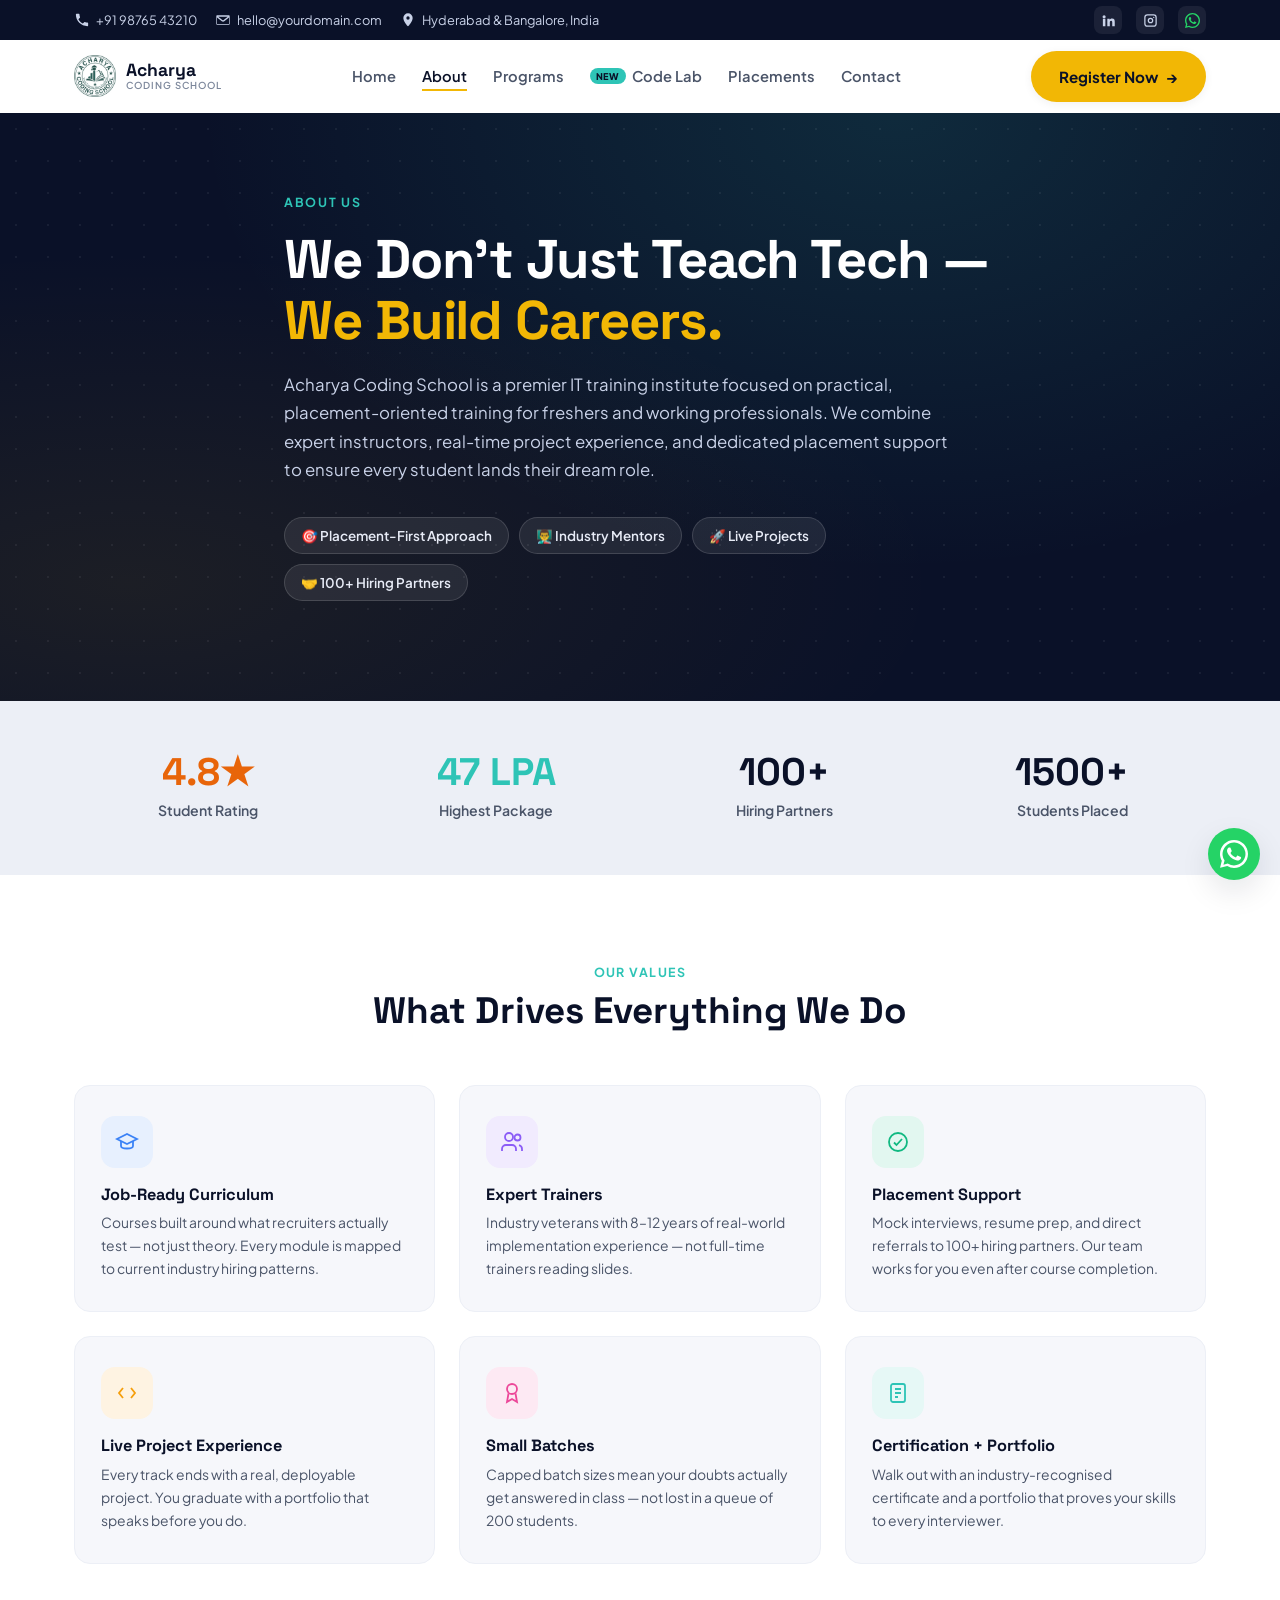
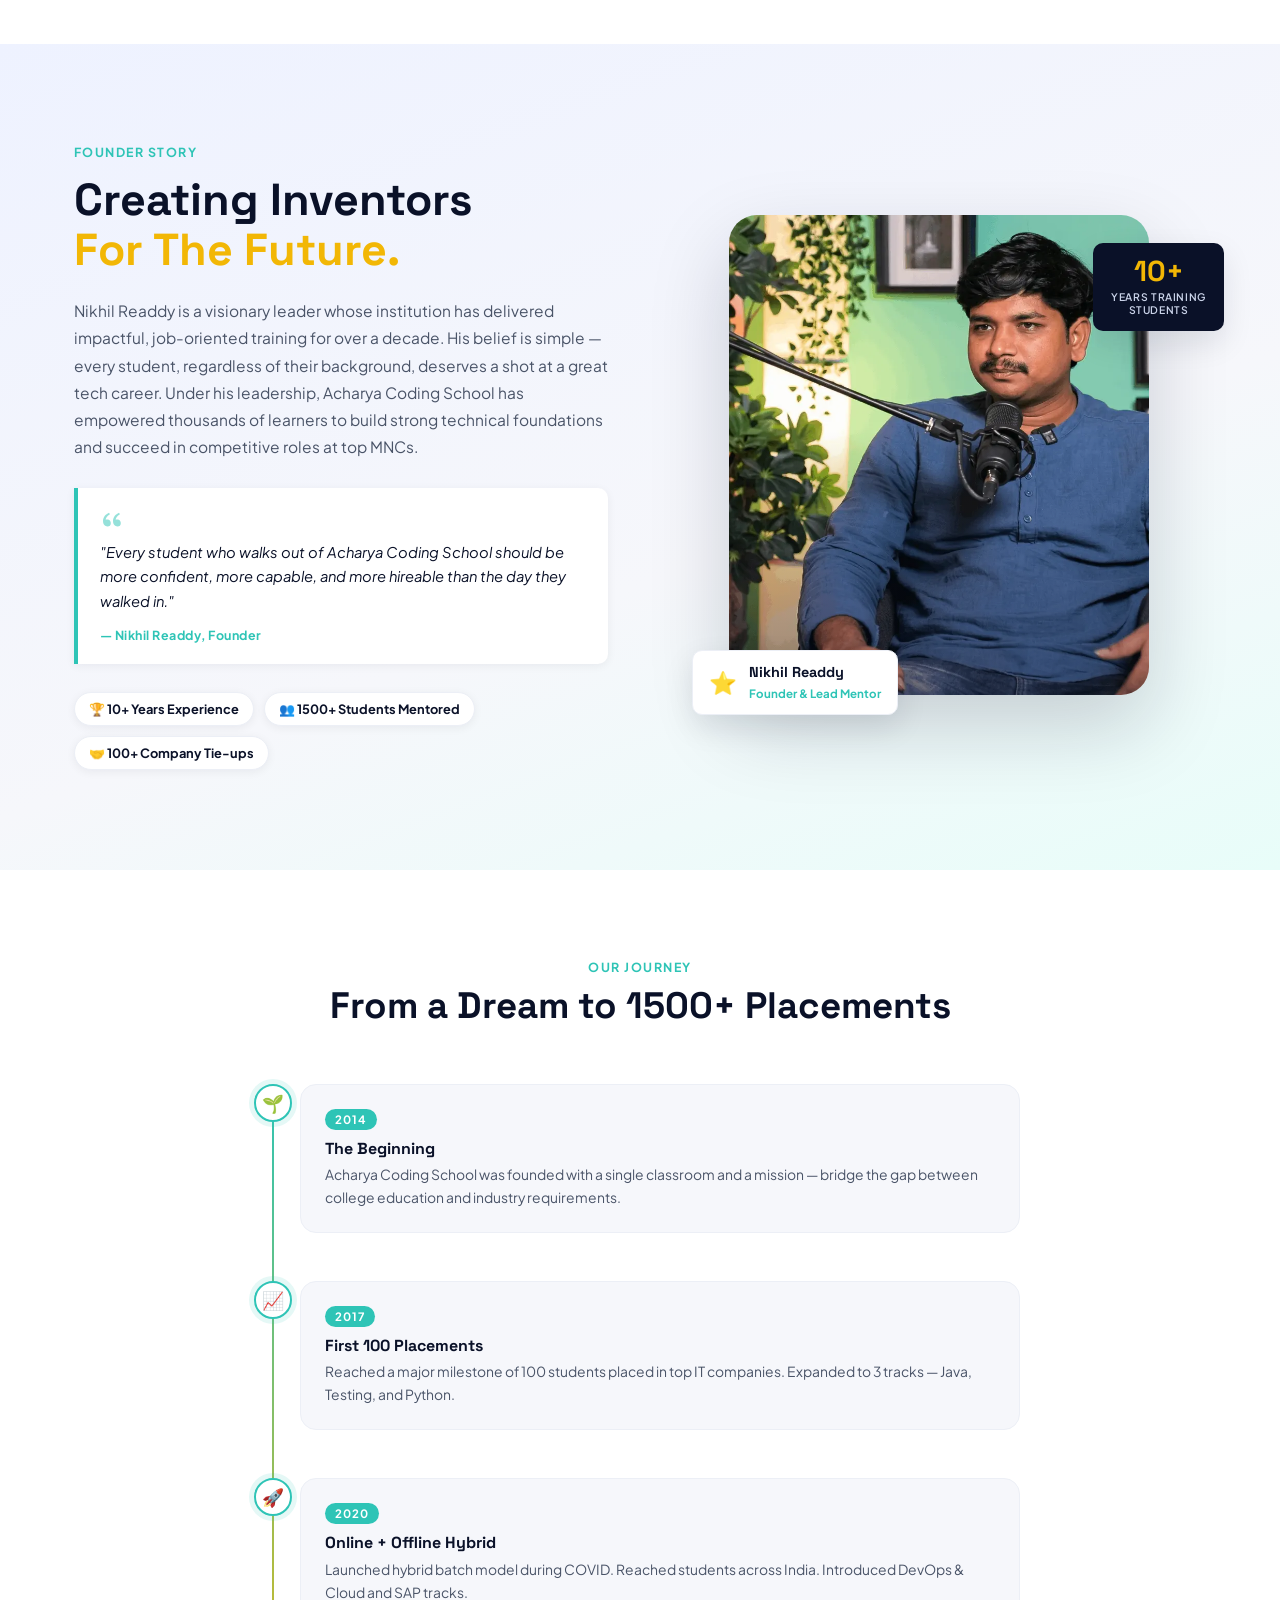
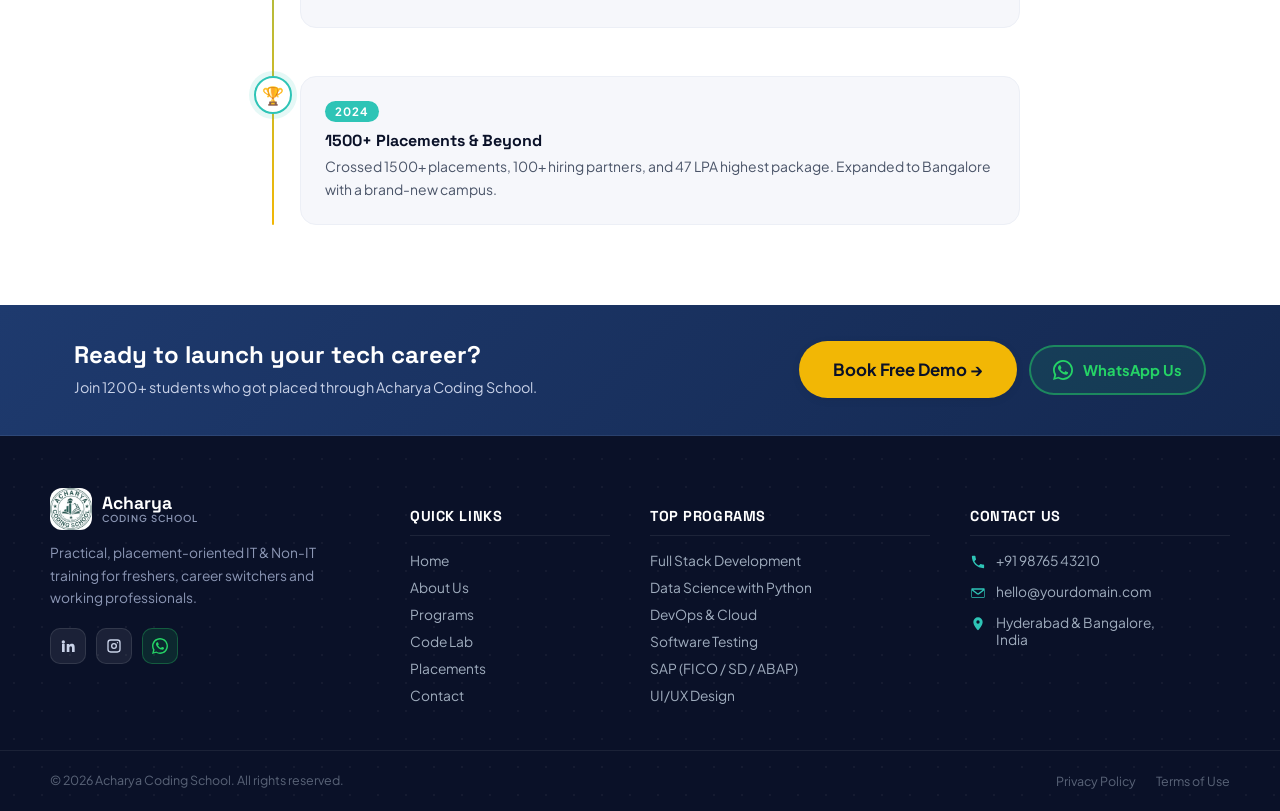
==== about.html @ d709756e "Initial commit" ====
<!DOCTYPE html>
<html lang="en">
<head>
<meta charset="UTF-8">
<meta name="viewport" content="width=device-width, initial-scale=1.0">
<title>About Us | Acharya Coding School</title>
<meta name="description" content="Learn about Acharya Coding School — our mission, founder story and why 1500+ students trust us for their tech careers.">
<link rel="preconnect" href="https://fonts.googleapis.com">
<link rel="preconnect" href="https://fonts.gstatic.com" crossorigin>
<link href="https://fonts.googleapis.com/css2?family=Space+Grotesk:wght@500;600;700&family=Plus+Jakarta+Sans:wght@400;500;600;700;800&display=swap" rel="stylesheet">
<link rel="stylesheet" href="style.css">
<link rel="stylesheet" href="about.css">
</head>
<body>

<!-- ===== Top utility bar ===== -->
<div class="topbar">
  <div class="container topbar__inner">
    <div class="topbar__contact">
      <a href="tel:+919876543210"><svg class="icon" viewBox="0 0 24 24"><path d="M6.6 10.8c1.4 2.8 3.8 5.1 6.6 6.6l2.2-2.2c.3-.3.7-.4 1-.2 1.2.5 2.5.8 3.8.8.6 0 1 .4 1 1v3.4c0 .6-.4 1-1 1C10.6 21.2 2.8 13.4 2.8 3.8c0-.6.4-1 1-1H7.2c.6 0 1 .4 1 1 0 1.3.3 2.6.8 3.8.2.3.1.7-.2 1l-2.2 2.2z"/></svg><span>+91 98765 43210</span></a>
      <a href="mailto:hello@yourdomain.com" class="hide-sm"><svg class="icon" viewBox="0 0 24 24"><path d="M3 5h18a1 1 0 0 1 1 1v12a1 1 0 0 1-1 1H3a1 1 0 0 1-1-1V6a1 1 0 0 1 1-1zm1.8 2 6.7 5.2a1 1 0 0 0 1 0L19.2 7H4.8zM21 8.4l-7.1 5.5a3 3 0 0 1-3.6 0L3 8.4V18h18V8.4z"/></svg><span>hello@yourdomain.com</span></a>
      <span class="hide-sm"><svg class="icon" viewBox="0 0 24 24"><path d="M12 2a7 7 0 0 0-7 7c0 5.3 6.1 11.7 6.4 12a1 1 0 0 0 1.2 0c.3-.3 6.4-6.7 6.4-12a7 7 0 0 0-7-7zm0 9.5A2.5 2.5 0 1 1 12 6.5a2.5 2.5 0 0 1 0 5z"/></svg>Hyderabad &amp; Bangalore, India</span>
    </div>
    <div class="topbar__social">
      <a href="https://www.linkedin.com/company/acharya-coding-school/" aria-label="LinkedIn"><svg class="icon" viewBox="0 0 24 24"><path d="M4.98 3.5a2.5 2.5 0 1 1 0 5 2.5 2.5 0 0 1 0-5zM3 9h4v12H3V9zm7 0h3.8v1.7h.1c.5-1 1.8-2 3.7-2 4 0 4.4 2.6 4.4 6V21h-4v-5.6c0-1.3 0-3-1.8-3s-2.1 1.4-2.1 2.9V21h-4V9z"/></svg></a>
      <a href="https://www.instagram.com/acharyacodingschool/" aria-label="Instagram"><svg class="icon" viewBox="0 0 24 24"><path d="M7 2h10a5 5 0 0 1 5 5v10a5 5 0 0 1-5 5H7a5 5 0 0 1-5-5V7a5 5 0 0 1 5-5zm0 2a3 3 0 0 0-3 3v10a3 3 0 0 0 3 3h10a3 3 0 0 0 3-3V7a3 3 0 0 0-3-3H7zm5 3.5a4.5 4.5 0 1 1 0 9 4.5 4.5 0 0 1 0-9zm0 2a2.5 2.5 0 1 0 0 5 2.5 2.5 0 0 0 0-5zm5.2-3.5a1 1 0 1 1 0 2 1 1 0 0 1 0-2z"/></svg></a>
      <a href="https://wa.me/919133734688" target="_blank" rel="noopener" aria-label="WhatsApp" class="topbar__social-wa">
        <svg class="icon icon--wa" viewBox="0 0 24 24" fill="none"><path fill="#25D366" d="M17.472 14.382c-.297-.149-1.758-.867-2.03-.967-.273-.099-.471-.148-.67.15-.197.297-.767.966-.94 1.164-.173.199-.347.223-.644.075-.297-.15-1.255-.463-2.39-1.475-.883-.788-1.48-1.761-1.653-2.059-.173-.297-.018-.458.13-.606.134-.133.298-.347.446-.52.149-.174.198-.298.298-.497.099-.198.05-.371-.025-.52-.075-.149-.669-1.612-.916-2.207-.242-.579-.487-.5-.669-.51-.173-.008-.371-.01-.57-.01-.198 0-.52.074-.792.372-.272.297-1.04 1.016-1.04 2.479 0 1.462 1.065 2.875 1.213 3.074.149.198 2.096 3.2 5.077 4.487.709.306 1.262.489 1.694.625.712.227 1.36.195 1.871.118.571-.085 1.758-.719 2.006-1.413.248-.694.248-1.289.173-1.413-.074-.124-.272-.198-.57-.347z"/><path fill="#25D366" d="M12 0C5.373 0 0 5.373 0 12c0 2.136.564 4.14 1.543 5.877L.057 23.882l6.21-1.63A11.94 11.94 0 0 0 12 24c6.627 0 12-5.373 12-12S18.627 0 12 0zm0 21.818a9.818 9.818 0 0 1-5.006-1.37l-.36-.214-3.686.968.984-3.595-.235-.369A9.818 9.818 0 1 1 12 21.818z"/></svg>
      </a>
    </div>
  </div>
</div>

<!-- ===== Header / Nav ===== -->
<header class="site-header" id="siteHeader">
  <div class="container header__inner">
    <a href="index.html" class="brand">
      <img src="acharya.jpeg" alt="Acharya Coding School logo" class="brand__mark">
      <span class="brand__name">Acharya<small>Coding School</small></span>
    </a>
    <nav class="nav" id="primaryNav">
      <a href="index.html" class="nav__link">Home</a>
      <a href="about.html" class="nav__link active">About</a>
      <a href="program.html" class="nav__link">Programs</a>
      <a href="codelab.html" class="nav__link nav__link--lab">Code Lab</a>
      <a href="index.html#placements" class="nav__link">Placements</a>
      <a href="contact.html" class="nav__link">Contact</a>
    </nav>
    <div class="header__cta">
      <button class="btn btn--primary" data-open-modal>Register Now <span aria-hidden="true">→</span></button>
    </div>
    <button class="nav-toggle" id="navToggle" aria-label="Toggle menu" aria-expanded="false" aria-controls="primaryNav">
      <span></span><span></span><span></span>
    </button>
  </div>
  <div class="nav-backdrop" id="navBackdrop"></div>
</header>

<main>

  <!-- ===== Page Hero ===== -->
  <section class="about-hero">
    <div class="about-hero__bg-dots"></div>
    <div class="container about-hero__inner">
      <p class="eyebrow about-eyebrow">ABOUT US</p>
      <h1 class="about-hero__title">We Don't Just Teach Tech —<br><span class="text-accent">We Build Careers.</span></h1>
      <p class="about-hero__sub">Acharya Coding School is a premier IT training institute focused on practical, placement-oriented training for freshers and working professionals. We combine expert instructors, real-time project experience, and dedicated placement support to ensure every student lands their dream role.</p>
      <div class="about-hero__chips">
        <span>🎯 Placement-First Approach</span>
        <span>👨‍🏫 Industry Mentors</span>
        <span>🚀 Live Projects</span>
        <span>🤝 100+ Hiring Partners</span>
      </div>
    </div>
  </section>

  <!-- ===== Stats Band ===== -->
  <section class="about-stats">
    <div class="container about-stats__grid">
      <div class="astat" data-target="4.8" data-decimal="1" data-suffix="★">
        <span class="astat__num">4.8★</span>
        <p>Student Rating</p>
      </div>
      <div class="astat" data-target="47" data-suffix=" LPA">
        <span class="astat__num">47 LPA</span>
        <p>Highest Package</p>
      </div>
      <div class="astat" data-target="100" data-suffix="+">
        <span class="astat__num">100+</span>
        <p>Hiring Partners</p>
      </div>
      <div class="astat" data-target="1500" data-suffix="+">
        <span class="astat__num">1500+</span>
        <p>Students Placed</p>
      </div>
    </div>
  </section>

  <!-- ===== Mission / Values ===== -->
  <section class="about-values">
    <div class="container">
      <p class="section-label center">Our Values</p>
      <h2 class="center">What Drives Everything We Do</h2>
      <div class="values-grid">

        <div class="value-card">
          <div class="value-card__icon" style="--vc:#3B82F6">
            <svg viewBox="0 0 24 24" fill="none" stroke="currentColor" stroke-width="1.8"><path d="M22 9 12 4 2 9l10 5 10-5z"/><path d="M6 11v5c0 1.4 2.7 2.5 6 2.5s6-1.1 6-2.5v-5"/></svg>
          </div>
          <h3>Job-Ready Curriculum</h3>
          <p>Courses built around what recruiters actually test — not just theory. Every module is mapped to current industry hiring patterns.</p>
        </div>

        <div class="value-card">
          <div class="value-card__icon" style="--vc:#8B5CF6">
            <svg viewBox="0 0 24 24" fill="none" stroke="currentColor" stroke-width="1.8"><circle cx="9" cy="7" r="4"/><path d="M2 21v-2a4 4 0 0 1 4-4h6a4 4 0 0 1 4 4v2"/><circle cx="17.5" cy="7.5" r="3"/><path d="M22 21v-2a4 4 0 0 0-3-3.87"/></svg>
          </div>
          <h3>Expert Trainers</h3>
          <p>Industry veterans with 8–12 years of real-world implementation experience — not full-time trainers reading slides.</p>
        </div>

        <div class="value-card">
          <div class="value-card__icon" style="--vc:#10B981">
            <svg viewBox="0 0 24 24" fill="none" stroke="currentColor" stroke-width="1.8"><circle cx="12" cy="12" r="9"/><path d="M8 12.5l2.5 2.5L16 9"/></svg>
          </div>
          <h3>Placement Support</h3>
          <p>Mock interviews, resume prep, and direct referrals to 100+ hiring partners. Our team works for you even after course completion.</p>
        </div>

        <div class="value-card">
          <div class="value-card__icon" style="--vc:#F59E0B">
            <svg viewBox="0 0 24 24" fill="none" stroke="currentColor" stroke-width="1.8"><polyline points="8 17 4 12 8 7"/><polyline points="16 7 20 12 16 17"/></svg>
          </div>
          <h3>Live Project Experience</h3>
          <p>Every track ends with a real, deployable project. You graduate with a portfolio that speaks before you do.</p>
        </div>

        <div class="value-card">
          <div class="value-card__icon" style="--vc:#EC4899">
            <svg viewBox="0 0 24 24" fill="none" stroke="currentColor" stroke-width="1.8"><circle cx="12" cy="8" r="5"/><path d="M8.5 12.5 7 21l5-3 5 3-1.5-8.5"/></svg>
          </div>
          <h3>Small Batches</h3>
          <p>Capped batch sizes mean your doubts actually get answered in class — not lost in a queue of 200 students.</p>
        </div>

        <div class="value-card">
          <div class="value-card__icon" style="--vc:#2EC4B6">
            <svg viewBox="0 0 24 24" fill="none" stroke="currentColor" stroke-width="1.8"><rect x="5" y="3" width="14" height="18" rx="2"/><path d="M9 8h6M9 12h6M9 16h3"/></svg>
          </div>
          <h3>Certification + Portfolio</h3>
          <p>Walk out with an industry-recognised certificate and a portfolio that proves your skills to every interviewer.</p>
        </div>

      </div>
    </div>
  </section>

  <!-- ===== Founder Story ===== -->
  <section class="founder">
    <div class="container founder__inner">

      <div class="founder__copy" data-reveal>
        <p class="section-label">Founder Story</p>
        <h2>Creating Inventors<br><span class="text-accent">For The Future.</span></h2>
        <p class="founder__bio">Nikhil Readdy is a visionary leader whose institution has delivered impactful, job-oriented training for over a decade. His belief is simple — every student, regardless of their background, deserves a shot at a great tech career. Under his leadership, Acharya Coding School has empowered thousands of learners to build strong technical foundations and succeed in competitive roles at top MNCs.</p>
        <div class="founder__quote">
          <svg class="founder__quote-icon" viewBox="0 0 24 24" fill="currentColor"><path d="M4.583 17.321C3.553 16.227 3 15 3 13.011c0-3.5 2.457-6.637 6.03-8.188l.893 1.378c-3.335 1.804-3.987 4.145-4.247 5.621.537-.278 1.24-.375 1.929-.311 1.804.167 3.226 1.648 3.226 3.489a3.5 3.5 0 0 1-3.5 3.5c-1.073 0-2.099-.49-2.748-1.179zm10 0C13.553 16.227 13 15 13 13.011c0-3.5 2.457-6.637 6.03-8.188l.893 1.378c-3.335 1.804-3.987 4.145-4.247 5.621.537-.278 1.24-.375 1.929-.311 1.804.167 3.226 1.648 3.226 3.489a3.5 3.5 0 0 1-3.5 3.5c-1.073 0-2.099-.49-2.748-1.179z"/></svg>
          <blockquote>"Every student who walks out of Acharya Coding School should be more confident, more capable, and more hireable than the day they walked in."</blockquote>
          <cite>— Nikhil Readdy, Founder</cite>
        </div>
        <div class="founder__badges">
          <span>🏆 10+ Years Experience</span>
          <span>👥 1500+ Students Mentored</span>
          <span>🤝 100+ Company Tie-ups</span>
        </div>
      </div>

      <div class="founder__image-wrap" data-reveal>
        <div class="founder__image-card">
          <img src="founder.png" alt="Nikhil Readdy — Founder, Acharya Coding School" class="founder__img">
          <div class="founder__image-glow"></div>
        </div>
        <div class="founder__image-tag">
          <span class="founder__tag-icon">⭐</span>
          <div>
            <strong>Nikhil Readdy</strong>
            <small>Founder & Lead Mentor</small>
          </div>
        </div>
        <div class="founder__image-stat">
          <strong>10+</strong>
          <span>Years Training<br>Students</span>
        </div>
      </div>

    </div>
  </section>

  <!-- ===== Journey / Timeline ===== -->
  <section class="about-journey">
    <div class="container">
      <p class="section-label center">Our Journey</p>
      <h2 class="center">From a Dream to 1500+ Placements</h2>
      <div class="timeline">
        <div class="timeline__item" data-reveal>
          <div class="timeline__dot">🌱</div>
          <div class="timeline__content">
            <span class="timeline__year">2014</span>
            <h3>The Beginning</h3>
            <p>Acharya Coding School was founded with a single classroom and a mission — bridge the gap between college education and industry requirements.</p>
          </div>
        </div>
        <div class="timeline__item" data-reveal>
          <div class="timeline__dot">📈</div>
          <div class="timeline__content">
            <span class="timeline__year">2017</span>
            <h3>First 100 Placements</h3>
            <p>Reached a major milestone of 100 students placed in top IT companies. Expanded to 3 tracks — Java, Testing, and Python.</p>
          </div>
        </div>
        <div class="timeline__item" data-reveal>
          <div class="timeline__dot">🚀</div>
          <div class="timeline__content">
            <span class="timeline__year">2020</span>
            <h3>Online + Offline Hybrid</h3>
            <p>Launched hybrid batch model during COVID. Reached students across India. Introduced DevOps & Cloud and SAP tracks.</p>
          </div>
        </div>
        <div class="timeline__item" data-reveal>
          <div class="timeline__dot">🏆</div>
          <div class="timeline__content">
            <span class="timeline__year">2024</span>
            <h3>1500+ Placements & Beyond</h3>
            <p>Crossed 1500+ placements, 100+ hiring partners, and 47 LPA highest package. Expanded to Bangalore with a brand-new campus.</p>
          </div>
        </div>
      </div>
    </div>
  </section>


</main>

<!-- ===== Footer (same as index.html) ===== -->
<footer class="footer" id="contact">
  <div class="footer__cta-strip">
    <div class="container footer__cta-inner">
      <div class="footer__cta-text">
        <h3>Ready to launch your tech career?</h3>
        <p>Join 1200+ students who got placed through Acharya Coding School.</p>
      </div>
      <div class="footer__cta-btns">
        <button class="btn btn--primary btn--lg" data-open-modal>Book Free Demo →</button>
        <a class="btn footer__wa-btn" href="https://wa.me/919133734688" target="_blank" rel="noopener">
          <svg viewBox="0 0 24 24" class="wa-icon"><path d="M17.472 14.382c-.297-.149-1.758-.867-2.03-.967-.273-.099-.471-.148-.67.15-.197.297-.767.966-.94 1.164-.173.199-.347.223-.644.075-.297-.15-1.255-.463-2.39-1.475-.883-.788-1.48-1.761-1.653-2.059-.173-.297-.018-.458.13-.606.134-.133.298-.347.446-.52.149-.174.198-.298.298-.497.099-.198.05-.371-.025-.52-.075-.149-.669-1.612-.916-2.207-.242-.579-.487-.5-.669-.51-.173-.008-.371-.01-.57-.01-.198 0-.52.074-.792.372-.272.297-1.04 1.016-1.04 2.479 0 1.462 1.065 2.875 1.213 3.074.149.198 2.096 3.2 5.077 4.487.709.306 1.262.489 1.694.625.712.227 1.36.195 1.871.118.571-.085 1.758-.719 2.006-1.413.248-.694.248-1.289.173-1.413-.074-.124-.272-.198-.57-.347z"/><path d="M12 0C5.373 0 0 5.373 0 12c0 2.136.564 4.14 1.543 5.877L.057 23.882l6.21-1.63A11.94 11.94 0 0 0 12 24c6.627 0 12-5.373 12-12S18.627 0 12 0zm0 21.818a9.818 9.818 0 0 1-5.006-1.37l-.36-.214-3.686.968.984-3.595-.235-.369A9.818 9.818 0 1 1 12 21.818z"/></svg>
          WhatsApp Us
        </a>
      </div>
    </div>
  </div>
  <div class="container footer__grid">
    <div class="footer__brand">
      <a href="index.html" class="brand">
        <img src="acharya.jpeg" alt="Acharya Coding School logo" class="brand__mark">
        <span class="brand__name">Acharya<small>Coding School</small></span>
      </a>
      <p>Practical, placement-oriented IT &amp; Non-IT training for freshers, career switchers and working professionals.</p>
      <div class="footer__socials">
        <a href="https://www.linkedin.com/company/acharya-coding-school/" aria-label="LinkedIn" class="footer__social-link">
          <svg viewBox="0 0 24 24"><path d="M4.98 3.5a2.5 2.5 0 1 1 0 5 2.5 2.5 0 0 1 0-5zM3 9h4v12H3V9zm7 0h3.8v1.7h.1c.5-1 1.8-2 3.7-2 4 0 4.4 2.6 4.4 6V21h-4v-5.6c0-1.3 0-3-1.8-3s-2.1 1.4-2.1 2.9V21h-4V9z"/></svg>
        </a>
        <a href="https://www.instagram.com/acharyacodingschool/" aria-label="Instagram" class="footer__social-link">
          <svg viewBox="0 0 24 24"><path d="M7 2h10a5 5 0 0 1 5 5v10a5 5 0 0 1-5 5H7a5 5 0 0 1-5-5V7a5 5 0 0 1 5-5zm0 2a3 3 0 0 0-3 3v10a3 3 0 0 0 3 3h10a3 3 0 0 0 3-3V7a3 3 0 0 0-3-3H7zm5 3.5a4.5 4.5 0 1 1 0 9 4.5 4.5 0 0 1 0-9zm0 2a2.5 2.5 0 1 0 0 5 2.5 2.5 0 0 0 0-5zm5.2-3.5a1 1 0 1 1 0 2 1 1 0 0 1 0-2z"/></svg>
        </a>
        <a href="https://wa.me/919133734688" aria-label="WhatsApp" class="footer__social-link footer__social-link--wa">
          <svg viewBox="0 0 24 24"><path d="M17.472 14.382c-.297-.149-1.758-.867-2.03-.967-.273-.099-.471-.148-.67.15-.197.297-.767.966-.94 1.164-.173.199-.347.223-.644.075-.297-.15-1.255-.463-2.39-1.475-.883-.788-1.48-1.761-1.653-2.059-.173-.297-.018-.458.13-.606.134-.133.298-.347.446-.52.149-.174.198-.298.298-.497.099-.198.05-.371-.025-.52-.075-.149-.669-1.612-.916-2.207-.242-.579-.487-.5-.669-.51-.173-.008-.371-.01-.57-.01-.198 0-.52.074-.792.372-.272.297-1.04 1.016-1.04 2.479 0 1.462 1.065 2.875 1.213 3.074.149.198 2.096 3.2 5.077 4.487.709.306 1.262.489 1.694.625.712.227 1.36.195 1.871.118.571-.085 1.758-.719 2.006-1.413.248-.694.248-1.289.173-1.413-.074-.124-.272-.198-.57-.347z"/><path d="M12 0C5.373 0 0 5.373 0 12c0 2.136.564 4.14 1.543 5.877L.057 23.882l6.21-1.63A11.94 11.94 0 0 0 12 24c6.627 0 12-5.373 12-12S18.627 0 12 0zm0 21.818a9.818 9.818 0 0 1-5.006-1.37l-.36-.214-3.686.968.984-3.595-.235-.369A9.818 9.818 0 1 1 12 21.818z"/></svg>
        </a>
      </div>
    </div>
    <div class="footer__col">
      <h4>Quick Links</h4>
      <a href="index.html">Home</a>
      <a href="about.html">About Us</a>
      <a href="index.html#programs">Programs</a>
      <a href="codelab.html">Code Lab</a>
      <a href="index.html#placements">Placements</a>
      <a href="contact.html">Contact</a>
    </div>
    <div class="footer__col">
      <h4>Top Programs</h4>
      <a href="index.html#programs">Full Stack Development</a>
      <a href="index.html#programs">Data Science with Python</a>
      <a href="index.html#programs">DevOps &amp; Cloud</a>
      <a href="index.html#programs">Software Testing</a>
      <a href="index.html#programs">SAP (FICO / SD / ABAP)</a>
      <a href="index.html#programs">UI/UX Design</a>
    </div>
    <div class="footer__col">
      <h4>Contact Us</h4>
      <a href="tel:+919876543210" class="footer__contact-item">
        <svg class="footer__contact-icon" viewBox="0 0 24 24"><path d="M6.6 10.8c1.4 2.8 3.8 5.1 6.6 6.6l2.2-2.2c.3-.3.7-.4 1-.2 1.2.5 2.5.8 3.8.8.6 0 1 .4 1 1v3.4c0 .6-.4 1-1 1C10.6 21.2 2.8 13.4 2.8 3.8c0-.6.4-1 1-1H7.2c.6 0 1 .4 1 1 0 1.3.3 2.6.8 3.8.2.3.1.7-.2 1l-2.2 2.2z"/></svg>
        +91 98765 43210
      </a>
      <a href="mailto:hello@yourdomain.com" class="footer__contact-item">
        <svg class="footer__contact-icon" viewBox="0 0 24 24"><path d="M3 5h18a1 1 0 0 1 1 1v12a1 1 0 0 1-1 1H3a1 1 0 0 1-1-1V6a1 1 0 0 1 1-1zm1.8 2 6.7 5.2a1 1 0 0 0 1 0L19.2 7H4.8zM21 8.4l-7.1 5.5a3 3 0 0 1-3.6 0L3 8.4V18h18V8.4z"/></svg>
        hello@yourdomain.com
      </a>
      <div class="footer__contact-item footer__contact-item--addr">
        <svg class="footer__contact-icon" viewBox="0 0 24 24"><path d="M12 2a7 7 0 0 0-7 7c0 5.3 6.1 11.7 6.4 12a1 1 0 0 0 1.2 0c.3-.3 6.4-6.7 6.4-12a7 7 0 0 0-7-7zm0 9.5A2.5 2.5 0 1 1 12 6.5a2.5 2.5 0 0 1 0 5z"/></svg>
        <span>Hyderabad &amp; Bangalore,<br>India</span>
      </div>
    </div>
  </div>
  <div class="footer__bottom-wrap">
    <div class="container footer__bottom">
      <p>© <span id="year"></span> Acharya Coding School. All rights reserved.</p>
      <div class="footer__bottom-links">
        <a href="#">Privacy Policy</a>
        <a href="#">Terms of Use</a>
      </div>
    </div>
  </div>
</footer>

<!-- Floating WhatsApp -->
<a href="https://wa.me/919133734688" target="_blank" rel="noopener" class="fab fab--whatsapp" aria-label="Chat on WhatsApp">
  <svg viewBox="0 0 24 24" width="28" height="28"><path fill="#fff" d="M17.472 14.382c-.297-.149-1.758-.867-2.03-.967-.273-.099-.471-.148-.67.15-.197.297-.767.966-.94 1.164-.173.199-.347.223-.644.075-.297-.15-1.255-.463-2.39-1.475-.883-.788-1.48-1.761-1.653-2.059-.173-.297-.018-.458.13-.606.134-.133.298-.347.446-.52.149-.174.198-.298.298-.497.099-.198.05-.371-.025-.52-.075-.149-.669-1.612-.916-2.207-.242-.579-.487-.5-.669-.51-.173-.008-.371-.01-.57-.01-.198 0-.52.074-.792.372-.272.297-1.04 1.016-1.04 2.479 0 1.462 1.065 2.875 1.213 3.074.149.198 2.096 3.2 5.077 4.487.709.306 1.262.489 1.694.625.712.227 1.36.195 1.871.118.571-.085 1.758-.719 2.006-1.413.248-.694.248-1.289.173-1.413-.074-.124-.272-.198-.57-.347z"/><path fill="#fff" d="M12 0C5.373 0 0 5.373 0 12c0 2.136.564 4.14 1.543 5.877L.057 23.882l6.21-1.63A11.94 11.94 0 0 0 12 24c6.627 0 12-5.373 12-12S18.627 0 12 0zm0 21.818a9.818 9.818 0 0 1-5.006-1.37l-.36-.214-3.686.968.984-3.595-.235-.369A9.818 9.818 0 1 1 12 21.818z"/></svg>
</a>

<!-- Back to top -->
<button class="fab fab--top" id="backToTop" aria-label="Back to top">↑</button>

<!-- Modal -->
<div class="modal" id="registerModal" aria-hidden="true">
  <div class="modal__overlay" data-close-modal></div>
  <div class="modal__panel" role="dialog" aria-modal="true" aria-labelledby="modalTitle">
    <button class="modal__close" data-close-modal aria-label="Close">✕</button>
    <div id="modalFormView">
      <h3 id="modalTitle">Book Your Free Demo Class</h3>
      <p class="modal__sub">Fill this in and our counsellor will reach out within one business day.</p>
      <form id="registerForm" novalidate>
        <label>Full Name<input type="text" name="name" required placeholder="Your full name"></label>
        <label>Phone Number<input type="tel" name="phone" required placeholder="10-digit mobile number" pattern="[0-9]{10}"></label>
        <label>Email<input type="email" name="email" required placeholder="you@example.com"></label>
        <label>Program Interested In
          <select name="program" required>
            <option value="" disabled selected>Select a program</option>
            <option>Full Stack Development</option>
            <option>Data Science with Python</option>
            <option>DevOps &amp; Cloud</option>
            <option>SAP (FICO / SD / ABAP)</option>
            <option>Software Testing</option>
            <option>UI/UX Design</option>
            <option>Cloud Administration</option>
            <option>Cybersecurity Fundamentals</option>
          </select>
        </label>
        <button type="submit" class="btn btn--primary btn--block">Submit Request</button>
        <p class="modal__note">Demo form only — no data is sent anywhere.</p>
      </form>
    </div>
    <div id="modalSuccessView" class="modal__success" hidden>
      <span class="modal__success-icon">🎉</span>
      <h3>Thanks — you're on the list!</h3>
      <p>Our counsellor will reach out within one business day.</p>
      <button class="btn btn--primary" data-close-modal>Close</button>
    </div>
  </div>
</div>

<script src="script.js"></script>
<script src="about.js"></script>
</body>
</html>
---- style.css ----
/* =========================================================
   DESIGN TOKENS
   ========================================================= */
:root{
  --navy-950:#0A1128;
  --navy-800:#142850;
  --navy-700:#1E3A6E;
  --gold-500:#F2B705;
  --gold-400:#FFD24C;
  --teal-400:#2EC4B6;
  --paper-50:#F6F7FB;
  --paper-100:#ECEFF6;
  --ink-900:#11151C;
  --ink-600:#4A5468;
  --ink-400:#7C879B;
  --white:#FFFFFF;
  --danger:#E0524C;
  --font-display:'Space Grotesk', sans-serif;
  --font-body:'Plus Jakarta Sans', sans-serif;
  --radius-sm:10px;
  --radius-md:16px;
  --radius-lg:28px;
  --shadow-sm:0 2px 10px rgba(10,17,40,.06);
  --shadow-md:0 12px 30px rgba(10,17,40,.10);
  --shadow-lg:0 24px 60px rgba(10,17,40,.18);
  --container:1180px;
}

/* =========================================================
   BASE RESET
   ========================================================= */
*{box-sizing:border-box;}
html{scroll-behavior:smooth;}
html,body{overflow-x:hidden;width:100%;}
body{margin:0;font-family:var(--font-body);color:var(--ink-900);background:var(--paper-50);-webkit-font-smoothing:antialiased;}
body.nav-open{overflow:hidden;}
img{max-width:100%;display:block;}
a{color:inherit;text-decoration:none;}
ul{margin:0;padding:0;list-style:none;}
button{font-family:inherit;cursor:pointer;}
h1,h2,h3{font-family:var(--font-display);line-height:1.15;margin:0 0 .5em;color:var(--navy-950);}
p{line-height:1.6;color:var(--ink-600);margin:0 0 1em;}
.container{max-width:var(--container);margin:0 auto;padding:0 24px;}
@media (max-width:380px){.container{padding:0 16px;}}
.icon{width:16px;height:16px;fill:currentColor;flex-shrink:0;}
:focus-visible{outline:3px solid var(--teal-400);outline-offset:2px;border-radius:4px;}
@media (prefers-reduced-motion:reduce){*{animation-duration:.001ms !important;animation-iteration-count:1 !important;transition-duration:.001ms !important;scroll-behavior:auto !important;}}

.hide-sm{display:inline-flex;}
@media (max-width:640px){.hide-sm{display:none;}}

.section-label{display:inline-block;font-weight:700;text-transform:uppercase;letter-spacing:.12em;font-size:.78rem;color:var(--teal-400);margin-bottom:.6em;}
.center{text-align:center;display:block;}
h2.center,p.center{text-align:center;margin-left:auto;margin-right:auto;}

/* =========================================================
   BUTTONS
   ========================================================= */
.btn{display:inline-flex;align-items:center;gap:8px;padding:14px 26px;border-radius:999px;border:2px solid transparent;font-weight:700;font-size:.95rem;transition:transform .15s ease,box-shadow .15s ease,background .15s ease,color .15s ease;white-space:nowrap;}
.btn--primary{background:var(--gold-500);color:var(--navy-950);box-shadow:var(--shadow-sm);}
.btn--primary:hover{background:var(--gold-400);transform:translateY(-2px);box-shadow:var(--shadow-md);}
.btn--ghost{background:transparent;border-color:rgba(255,255,255,.4);color:inherit;}
.btn--ghost:hover{border-color:var(--teal-400);color:var(--teal-400);}
.btn--lg{padding:16px 32px;font-size:1.05rem;}
.btn--block{width:100%;justify-content:center;margin-bottom:10px;}
@media (max-width:480px){.btn{padding:12px 20px;font-size:.9rem;}.btn--lg{padding:14px 24px;font-size:.95rem;}}

/* =========================================================
   TOP BAR
   ========================================================= */
.topbar{background:var(--navy-950);color:#C9D2E8;font-size:.8rem;}
.topbar__inner{display:flex;justify-content:space-between;align-items:center;height:40px;}
.topbar__contact{display:flex;gap:18px;align-items:center;}
.topbar__contact a,.topbar__contact span{display:inline-flex;align-items:center;gap:6px;}
.topbar__contact a:hover{color:var(--gold-400);}
.topbar__contact .icon{fill:#C9D2E8;}
.topbar__social{display:flex;gap:14px;align-items:center;}
.topbar__social a{display:inline-flex;align-items:center;justify-content:center;width:28px;height:28px;border-radius:8px;background:rgba(255,255,255,.07);transition:background .15s,transform .15s;}
.topbar__social a:hover{background:rgba(255,255,255,.16);transform:translateY(-1px);}
.topbar__social a svg{width:15px;height:15px;fill:#C9D2E8;transition:fill .15s;}
.topbar__social a:hover svg{fill:#fff;}
/* LinkedIn hover → brand blue */
.topbar__social a[aria-label="LinkedIn"]:hover svg{fill:#0A66C2;}
/* Instagram hover → gradient via filter */
.topbar__social a[aria-label="Instagram"]:hover{background:linear-gradient(135deg,#833ab4,#fd1d1d,#fcb045);}
.topbar__social a[aria-label="Instagram"]:hover svg{fill:#fff;}
/* WhatsApp icon green */
.topbar__social-wa svg{fill:#25D366 !important;}
.topbar__social-wa:hover{background:rgba(37,211,102,.2) !important;}

@media (max-width:768px){
  .topbar__inner{height:36px;}
  .topbar__contact{gap:12px;}
  .topbar__contact span:not(:first-child){display:none;}
}
@media (max-width:480px){
  .topbar{display:none;}
}

/* =========================================================
   HEADER
   ========================================================= */
.site-header{position:sticky;top:0;z-index:200;background:rgba(255,255,255,.92);backdrop-filter:blur(12px);border-bottom:1px solid transparent;transition:box-shadow .2s ease,border-color .2s ease;}
.site-header.is-scrolled{box-shadow:var(--shadow-sm);border-color:var(--paper-100);}
.header__inner{display:flex;align-items:center;justify-content:space-between;height:72px;gap:20px;}

.brand{display:flex;align-items:center;gap:10px;flex-shrink:0;}
.brand__mark{width:42px;height:42px;border-radius:12px;display:grid;place-items:center;background:linear-gradient(135deg,var(--navy-950),var(--navy-700));color:var(--gold-500);font-family:var(--font-display);font-weight:700;font-size:1rem;overflow:hidden;object-fit:cover;}
.brand__name{font-family:var(--font-display);font-weight:700;font-size:1.1rem;color:var(--navy-950);line-height:1.1;display:flex;flex-direction:column;}
.brand__name small{font-family:var(--font-body);font-weight:600;font-size:.6rem;letter-spacing:.1em;text-transform:uppercase;color:var(--ink-400);}

.nav{display:flex;gap:26px;}
.nav__link{font-weight:600;font-size:.92rem;color:var(--ink-600);position:relative;padding:6px 0;}
.nav__link::after{content:"";position:absolute;left:0;bottom:0;height:2px;width:0;background:var(--gold-500);transition:width .2s ease;}
.nav__link:hover,.nav__link.active{color:var(--navy-950);}
.nav__link:hover::after,.nav__link.active::after{width:100%;}
.nav__link--lab{display:inline-flex;align-items:center;gap:6px;}
.nav__link--lab::before{content:"NEW";font-size:.58rem;font-weight:800;letter-spacing:.06em;color:var(--navy-950);background:var(--teal-400);padding:2px 6px;border-radius:999px;line-height:1.4;}

.nav-toggle{display:none;flex-direction:column;justify-content:center;gap:5px;width:38px;height:38px;background:none;border:none;flex-shrink:0;}
.nav-toggle span{height:2px;width:100%;background:var(--navy-950);border-radius:2px;transition:transform .2s,opacity .2s;}
.nav-toggle.is-open span:nth-child(1){transform:translateY(7px) rotate(45deg);}
.nav-toggle.is-open span:nth-child(2){opacity:0;}
.nav-toggle.is-open span:nth-child(3){transform:translateY(-7px) rotate(-45deg);}

.nav-backdrop{position:fixed;inset:0;background:rgba(10,17,40,.5);backdrop-filter:blur(2px);opacity:0;pointer-events:none;transition:opacity .25s ease;z-index:198;}

@media (max-width:900px){
  .nav{position:fixed;top:0;right:0;height:100vh;width:min(82vw,300px);max-width:100vw;background:var(--white);flex-direction:column;gap:0;padding:84px 24px 28px;box-shadow:var(--shadow-lg);transform:translateX(100%);transition:transform .25s ease;z-index:199;overflow-y:auto;}
  .nav.is-open{transform:translateX(0);}
  .nav__link{font-size:1.05rem;padding:14px 0;border-bottom:1px solid var(--paper-100);display:block;}
  .header__cta{display:none;}
  .nav-toggle{display:flex;}
  body.nav-open .nav-backdrop{opacity:1;pointer-events:auto;}
}
@media (min-width:901px){
  .nav-backdrop{display:none;}
}
@media (max-width:340px){
  .nav{width:100vw;padding:84px 20px 28px;}
  .brand__name{font-size:1rem;}
  .brand__mark{width:38px;height:38px;}
}

/* =========================================================
   HERO
   ========================================================= */
.hero{background:radial-gradient(circle at 85% 10%,rgba(46,196,182,.12),transparent 45%),var(--navy-950);color:#fff;padding:64px 0 100px;position:relative;overflow:hidden;}
.hero__inner{display:grid;grid-template-columns:1.05fr .95fr;gap:48px;align-items:center;}
.eyebrow{color:var(--gold-400);font-weight:700;letter-spacing:.08em;font-size:.82rem;margin-bottom:14px;}
.hero h1{font-size:clamp(1.8rem,3.8vw,3rem);color:#fff;letter-spacing:-.01em;}
.text-accent{color:var(--gold-500);}
.hero__sub{color:#C9D2E8;max-width:520px;font-size:1rem;}

.badge-row{display:flex;flex-wrap:wrap;gap:8px;margin:20px 0 28px;}
.badge-row li{background:rgba(255,255,255,.08);border:1px solid rgba(255,255,255,.14);padding:8px 14px;border-radius:999px;font-size:.82rem;font-weight:600;color:#E7EBF6;}
.hero__actions{display:flex;gap:12px;flex-wrap:wrap;}

/* Card stack */
.hero__visual{position:relative;display:flex;flex-direction:column;align-items:center;}
.card-stack{position:relative;width:100%;max-width:360px;height:270px;}
.offer-card{position:absolute;inset:0;background:var(--white);color:var(--ink-900);border-radius:var(--radius-md);padding:20px 20px 16px;box-shadow:var(--shadow-lg);transition:transform .6s cubic-bezier(.22,1,.36,1),opacity .6s ease;}
.offer-card[data-index="0"]{transform:translateY(0) scale(1) rotate(0deg);z-index:4;opacity:1;}
.offer-card[data-index="1"]{transform:translateY(14px) scale(.97) rotate(-3deg);z-index:3;opacity:.95;}
.offer-card[data-index="2"]{transform:translateY(26px) scale(.94) rotate(3deg);z-index:2;opacity:.85;}
.offer-card[data-index="3"]{transform:translateY(38px) scale(.91) rotate(-6deg);z-index:1;opacity:0;}

.offer-card__top{display:flex;justify-content:space-between;align-items:flex-start;margin-bottom:12px;}
.offer-card__company{display:flex;gap:10px;align-items:center;}
.company-chip{width:34px;height:34px;border-radius:9px;display:grid;place-items:center;background:var(--paper-100);color:var(--navy-800);font-weight:700;font-size:.75rem;}
.offer-card__company strong{display:block;font-size:.9rem;}
.offer-card__company small{color:var(--ink-400);font-size:.73rem;}
.offer-card__tag{background:var(--paper-100);color:var(--navy-700);font-size:.66rem;font-weight:700;padding:4px 9px;border-radius:999px;text-transform:uppercase;letter-spacing:.05em;}
.offer-card__greeting{font-size:.78rem;color:var(--ink-600);margin-bottom:12px;}
.offer-card__ctc{background:linear-gradient(135deg,var(--paper-100),var(--paper-50));border-radius:var(--radius-sm);padding:10px 14px;margin-bottom:10px;}
.offer-card__ctc span{display:block;font-size:.68rem;color:var(--ink-400);text-transform:uppercase;letter-spacing:.06em;}
.offer-card__ctc strong{font-family:var(--font-display);font-size:1.35rem;color:var(--navy-950);}
.offer-card__ctc small{color:var(--ink-400);font-size:.72rem;}
.offer-card__footer{display:flex;justify-content:space-between;align-items:center;}
.grad-chip{background:#E8F8F4;color:#1A9C82;font-size:.7rem;font-weight:700;padding:4px 10px;border-radius:999px;}

.hero__visual-note{color:#7C879B;font-size:.7rem;margin-top:12px;}
.floating-stat{position:absolute;z-index:20;background:#fff;color:var(--navy-950);border-radius:var(--radius-sm);padding:10px 14px;box-shadow:var(--shadow-md);font-family:var(--font-display);font-weight:700;font-size:.92rem;display:flex;flex-direction:column;line-height:1.2;animation:float 5s ease-in-out infinite;}
.floating-stat small{font-family:var(--font-body);font-weight:600;color:var(--ink-400);font-size:.66rem;}
.floating-stat--top{top:-6px;left:-18px;animation-delay:.3s;}
.floating-stat--bottom{bottom:36px;right:-18px;animation-delay:1s;}
@keyframes float{0%,100%{transform:translateY(0);}50%{transform:translateY(-8px);}}

@media (max-width:980px){
  .hero{padding:50px 0 70px;}
  .hero__inner{grid-template-columns:1fr;}
  .hero__visual{margin-top:40px;align-items:flex-start;}
  .card-stack{max-width:100%;}
  .floating-stat--top{left:0;}
  .floating-stat--bottom{right:0;}
}
@media (max-width:600px){
  .hero{padding:40px 0 60px;}
  .hero__visual{display:none;}
  .badge-row li{font-size:.78rem;padding:7px 12px;}
}

/* =========================================================
   PARTNERS MARQUEE
   ========================================================= */
.partners{background:var(--white);padding:40px 0 36px;}
.partners .section-label{margin-bottom:20px;}
.marquee{overflow:hidden;border-top:1px solid var(--paper-100);border-bottom:1px solid var(--paper-100);padding:18px 0;}
.marquee__track{display:flex;gap:16px;width:max-content;animation:scroll-left 30s linear infinite;}
.marquee:hover .marquee__track{animation-play-state:paused;}
@keyframes scroll-left{from{transform:translateX(0);}to{transform:translateX(-50%);}}
.partner-card{display:flex;align-items:center;gap:10px;background:var(--white);border:1.5px solid var(--paper-100);border-radius:var(--radius-sm);padding:12px 20px;min-width:160px;box-shadow:var(--shadow-sm);transition:box-shadow .2s,border-color .2s;flex-shrink:0;}
.partner-card:hover{box-shadow:var(--shadow-md);border-color:var(--teal-400);}
.partner-card img{height:28px;width:auto;max-width:48px;object-fit:contain;filter:grayscale(1);opacity:.65;transition:filter .2s,opacity .2s;}
.partner-card:hover img{filter:grayscale(0);opacity:1;}
.partner-card span{font-family:var(--font-display);font-weight:600;font-size:.88rem;color:var(--ink-600);white-space:nowrap;}

/* =========================================================
   JOURNEY
   ========================================================= */
.journey{padding:80px 0;background:var(--paper-50);text-align:center;}
.journey h2{font-size:clamp(1.6rem,3vw,2.2rem);}
.journey__grid{margin-top:46px;display:grid;grid-template-columns:repeat(4,1fr);gap:24px;position:relative;}
.journey__grid::before{content:"";position:absolute;top:52px;left:calc(12.5% + 10px);right:calc(12.5% + 10px);height:2px;background:var(--paper-100);z-index:0;}
.journey__step{background:var(--white);border-radius:var(--radius-md);padding:28px 20px 24px;box-shadow:var(--shadow-sm);text-align:center;position:relative;transition:transform .2s ease,box-shadow .2s ease;}
.journey__step:hover{transform:translateY(-6px);box-shadow:var(--shadow-md);}
.journey__icon-wrap{position:relative;display:inline-flex;margin-bottom:18px;}
.journey__icon-box{width:68px;height:68px;border-radius:16px;background:linear-gradient(135deg,var(--navy-800),var(--navy-950));display:grid;place-items:center;font-size:1.8rem;box-shadow:0 8px 24px rgba(10,17,40,.22);}
.journey__badge{position:absolute;top:-8px;right:-8px;width:24px;height:24px;border-radius:50%;background:var(--gold-500);color:var(--navy-950);font-family:var(--font-display);font-weight:700;font-size:.68rem;display:grid;place-items:center;border:2px solid var(--white);box-shadow:var(--shadow-sm);}
.journey__step h3{font-size:1rem;margin-bottom:8px;}
.journey__step p{font-size:.86rem;margin:0;color:var(--ink-600);}

@media (max-width:980px){.journey__grid{grid-template-columns:repeat(2,1fr);}.journey__grid::before{display:none;}}
@media (max-width:500px){.journey__grid{grid-template-columns:1fr;}}

/* =========================================================
   STATS
   ========================================================= */
.stats{background:var(--paper-100);padding:56px 0;}
.stats__grid{display:grid;grid-template-columns:repeat(4,1fr);gap:24px;text-align:center;}
.stat__num{display:block;font-family:var(--font-display);font-weight:700;font-size:clamp(1.7rem,3vw,2.5rem);color:var(--navy-950);}
.stat:nth-child(1) .stat__num{color:#E8650A;}
.stat:nth-child(2) .stat__num{color:var(--teal-400);}
.stat:nth-child(3) .stat__num{color:var(--navy-950);}
.stat:nth-child(4) .stat__num{color:var(--navy-950);}
.stat p{color:var(--ink-600);margin:6px 0 0;font-size:.88rem;}
@media (max-width:700px){.stats__grid{grid-template-columns:repeat(2,1fr);}}
@media (max-width:400px){.stats__grid{grid-template-columns:1fr;}}

/* =========================================================
   THE ACHARYA EDGE  (why-us bento section)
   ========================================================= */
.edge{padding:80px 0;background:var(--white);text-align:center;}
.edge h2{font-size:clamp(1.6rem,3vw,2.2rem);}
.edge__lede{max-width:600px;margin:14px auto 0;font-size:.95rem;}

.edge__grid{
  margin-top:46px;display:grid;text-align:left;
  grid-template-columns:repeat(3,1fr);
  grid-template-rows:repeat(3,minmax(160px,auto));
  grid-template-areas:
    "a a b"
    "a a c"
    "d e f";
  gap:20px;
}
.edge-card:nth-child(1){grid-area:a;}
.edge-card:nth-child(2){grid-area:b;}
.edge-card:nth-child(3){grid-area:c;}
.edge-card:nth-child(4){grid-area:d;}
.edge-card:nth-child(5){grid-area:e;}
.edge-card:nth-child(6){grid-area:f;}

.edge-card{background:var(--paper-50);border-radius:var(--radius-md);padding:28px 24px;border:1.5px solid var(--paper-100);transition:transform .2s ease,box-shadow .2s ease,border-color .2s ease;position:relative;overflow:hidden;display:flex;flex-direction:column;}
.edge-card:hover{transform:translateY(-5px);box-shadow:var(--shadow-md);border-color:rgba(0,0,0,.05);}

.edge-card__icon-wrap{width:50px;height:50px;border-radius:14px;background:color-mix(in srgb, var(--card-color) 12%, white);display:grid;place-items:center;margin-bottom:16px;transition:background .2s;flex-shrink:0;}
.edge-card:hover .edge-card__icon-wrap{background:color-mix(in srgb, var(--card-color) 20%, white);}
.edge-card__icon-wrap svg{width:23px;height:23px;stroke:var(--card-color);flex-shrink:0;}

.edge-card h3{font-size:1rem;margin-bottom:6px;color:var(--navy-950);}
.edge-card p{font-size:.85rem;margin:0;color:var(--ink-600);line-height:1.6;}

/* Feature tile — the signature dark card */
.edge-card--feature{background:linear-gradient(135deg,var(--navy-800) 0%,var(--navy-950) 100%);border:none;color:#fff;justify-content:space-between;padding:32px;}
.edge-card--feature::after{content:"";position:absolute;top:-30%;right:-15%;width:240px;height:240px;border-radius:50%;background:radial-gradient(circle,rgba(242,183,5,.22),transparent 70%);pointer-events:none;}
.edge-card--feature .edge-card__icon-wrap{background:rgba(255,255,255,.12);}
.edge-card--feature .edge-card__icon-wrap svg{stroke:var(--gold-500);}
.edge-card--feature h3{color:#fff;font-size:1.35rem;position:relative;z-index:1;}
.edge-card--feature p{color:#C9D2E8;font-size:.92rem;max-width:400px;position:relative;z-index:1;}
.edge-card__stats{display:flex;flex-wrap:wrap;gap:28px;margin-top:22px;position:relative;z-index:1;}
.edge-card__stats strong{display:block;font-family:var(--font-display);font-weight:700;font-size:1.5rem;color:var(--gold-500);}
.edge-card__stats span{font-size:.7rem;color:#C9D2E8;text-transform:uppercase;letter-spacing:.05em;font-weight:600;}

/* Career-track chips */
.edge-tracks{margin-top:42px;padding-top:30px;border-top:1px solid var(--paper-100);display:flex;flex-wrap:wrap;align-items:center;gap:14px;text-align:left;}
.edge-tracks__label{font-weight:700;font-size:.84rem;color:var(--navy-950);flex-shrink:0;}
.edge-tracks__list{display:flex;flex-wrap:wrap;gap:8px;flex:1;}
.edge-chip{background:var(--paper-50);border:1.5px solid var(--paper-100);color:var(--ink-600);font-size:.78rem;font-weight:600;padding:7px 14px;border-radius:999px;white-space:nowrap;transition:border-color .15s,color .15s;}
.edge-chip:hover{border-color:var(--teal-400);color:var(--navy-950);}

.edge-cta{margin-top:10px;font-size:.88rem;color:var(--ink-600);flex-shrink:0;}
.edge-cta button{background:none;border:none;cursor:pointer;color:var(--teal-400);font-weight:700;font-size:.88rem;padding:0;font-family:inherit;}
.edge-cta button:hover{color:var(--navy-950);}

@media (max-width:980px){
  .edge__grid{grid-template-columns:repeat(2,1fr);grid-template-rows:none;grid-template-areas:none;}
  .edge-card--feature{grid-column:1/-1;}
}
@media (max-width:640px){
  .edge__grid{grid-template-columns:1fr;}
  .edge-card--feature{grid-column:auto;}
  .edge-tracks{flex-direction:column;align-items:flex-start;}
}

/* =========================================================
   TESTIMONIALS
   ========================================================= */
.testimonials{padding:80px 0 60px;background:var(--paper-50);overflow:hidden;}
.testimonials h2{font-size:clamp(1.6rem,3vw,2.3rem);}
.testimonials__lede{max-width:580px;margin:12px auto 0;font-size:.94rem;}

.t-marquee-wrap{margin-top:46px;overflow:hidden;position:relative;-webkit-mask-image:linear-gradient(to right,transparent 0%,black 8%,black 92%,transparent 100%);mask-image:linear-gradient(to right,transparent 0%,black 8%,black 92%,transparent 100%);}
.t-marquee__track{display:flex;gap:20px;width:max-content;animation:t-scroll-left 40s linear infinite;}
.t-marquee-wrap:hover .t-marquee__track{animation-play-state:paused;}
@keyframes t-scroll-left{from{transform:translateX(0);}to{transform:translateX(-50%);}}

.t-card{flex-shrink:0;width:320px;background:var(--white);border-radius:var(--radius-md);padding:26px 24px 22px;border:1.5px solid var(--paper-100);box-shadow:var(--shadow-sm);transition:transform .2s ease,box-shadow .2s ease,border-color .2s;display:flex;flex-direction:column;justify-content:space-between;}
.t-card:hover{transform:translateY(-5px);box-shadow:var(--shadow-md);border-color:var(--teal-400);}
.t-card__stars{color:var(--gold-500);font-size:1rem;letter-spacing:1px;margin-bottom:12px;}
.t-card p{font-size:.87rem;color:var(--ink-900);line-height:1.65;margin-bottom:18px;flex:1;display:-webkit-box;-webkit-line-clamp:5;-webkit-box-orient:vertical;overflow:hidden;}
.t-card footer strong{display:block;font-size:.9rem;color:var(--navy-950);font-family:var(--font-display);}
.t-card footer span{font-size:.76rem;color:var(--teal-400);font-weight:700;}

@media (max-width:640px){.t-card{width:260px;}}

/* =========================================================
   FOOTER — Premium
   ========================================================= */
.footer{background:var(--navy-950);color:#C9D2E8;position:relative;overflow:hidden;}
.footer::before{content:"";position:absolute;inset:0;background-image:radial-gradient(rgba(255,255,255,.045) 1px,transparent 1px);background-size:28px 28px;pointer-events:none;}
.footer::after{content:"";position:absolute;top:0;left:0;right:0;height:2px;background:linear-gradient(90deg,var(--teal-400),var(--gold-500));}
.footer>*{position:relative;z-index:1;}

.footer__cta-strip{background:linear-gradient(135deg,var(--navy-700) 0%,var(--navy-800) 100%);border-bottom:1px solid rgba(255,255,255,.07);padding:36px 0;}
.footer__cta-inner{display:flex;justify-content:space-between;align-items:center;gap:24px;flex-wrap:wrap;}
.footer__cta-text h3{color:#fff;font-family:var(--font-display);font-size:clamp(1.1rem,2vw,1.5rem);margin-bottom:.3em;}
.footer__cta-text p{color:#C9D2E8;margin:0;font-size:.9rem;}
.footer__cta-btns{display:flex;gap:12px;flex-wrap:wrap;align-items:center;}
.footer__wa-btn{display:inline-flex;align-items:center;gap:10px;padding:13px 22px;border-radius:999px;border:2px solid rgba(37,211,102,.5);background:rgba(37,211,102,.1);color:#25D366;font-weight:700;font-size:.92rem;transition:background .2s,border-color .2s,transform .15s;}
.footer__wa-btn:hover{background:rgba(37,211,102,.2);border-color:#25D366;transform:translateY(-2px);}
.wa-icon{width:20px;height:20px;fill:#25D366;flex-shrink:0;}

.footer__grid{display:grid;grid-template-columns:1.6fr 1fr 1.4fr 1.3fr;gap:40px;padding:52px 0 36px;}
.footer__brand p{color:#8C97B5;font-size:.86rem;margin-top:12px;max-width:270px;line-height:1.65;}
.footer .brand__name{color:#fff;}
.footer .brand__name small{color:#8C97B5;}

.footer__socials{display:flex;gap:10px;margin-top:18px;}
.footer__social-link{width:36px;height:36px;border-radius:10px;display:grid;place-items:center;background:rgba(255,255,255,.07);border:1px solid rgba(255,255,255,.1);transition:background .2s,border-color .2s,transform .15s;}
.footer__social-link svg{width:16px;height:16px;fill:#C9D2E8;transition:fill .2s;}
.footer__social-link:hover{background:rgba(255,255,255,.15);border-color:rgba(255,255,255,.25);transform:translateY(-2px);}
.footer__social-link:hover svg{fill:#fff;}
.footer__social-link--wa{background:rgba(37,211,102,.12);border-color:rgba(37,211,102,.3);}
.footer__social-link--wa svg{fill:#25D366;}
.footer__social-link--wa:hover{background:rgba(37,211,102,.25);}

.footer__col h4{color:#fff;font-family:var(--font-display);font-size:.9rem;font-weight:700;letter-spacing:.04em;text-transform:uppercase;margin-bottom:16px;padding-bottom:10px;border-bottom:1px solid rgba(255,255,255,.08);}
.footer__col a{display:block;color:#A0ADBE;font-size:.86rem;margin-bottom:10px;transition:color .15s,padding-left .15s;}
.footer__col a:hover{color:var(--gold-400);padding-left:6px;}
.footer__contact-item{display:flex !important;align-items:flex-start;gap:10px;color:#A0ADBE !important;font-size:.86rem;margin-bottom:13px !important;}
.footer__contact-item--addr{cursor:default;}
.footer__contact-item--addr:hover{color:#A0ADBE !important;padding-left:0 !important;}
.footer__contact-icon{width:16px;height:16px;fill:var(--teal-400);flex-shrink:0;margin-top:2px;}
.footer__contact-item:hover .footer__contact-icon{fill:var(--gold-400);}

.footer__bottom-wrap{border-top:1px solid rgba(255,255,255,.07);}
.footer__bottom{display:flex;justify-content:space-between;align-items:center;padding:20px 0;flex-wrap:wrap;gap:12px;}
.footer__bottom p{color:#5A6478;font-size:.78rem;margin:0;}
.footer__bottom-links{display:flex;gap:20px;}
.footer__bottom-links a{color:#5A6478;font-size:.78rem;transition:color .15s;}
.footer__bottom-links a:hover{color:var(--gold-400);}

@media (max-width:1024px){.footer__grid{grid-template-columns:1fr 1fr;gap:32px;}}
@media (max-width:640px){
  .footer__grid{grid-template-columns:1fr;gap:18px;padding:44px 0 30px;}
  .footer__cta-strip{padding:30px 0;}
  .footer__cta-inner{flex-direction:column;align-items:flex-start;}
  .footer__cta-btns{width:100%;}
  .footer__cta-btns .btn,.footer__wa-btn{width:100%;justify-content:center;}

  .footer__brand{text-align:center;padding-bottom:24px;margin-bottom:8px;border-bottom:1px solid rgba(255,255,255,.08);}
  .footer__brand .brand{justify-content:center;}
  .footer__brand p{margin:14px auto 0;max-width:320px;}
  .footer__socials{justify-content:center;margin-top:16px;}

  .footer__col{background:rgba(255,255,255,.035);border:1px solid rgba(255,255,255,.07);border-radius:var(--radius-md);padding:20px 18px;}
  .footer__col h4{font-size:.82rem;}
  .footer__col a,.footer__contact-item{margin-bottom:12px !important;}
  .footer__col a:last-child,.footer__contact-item:last-child{margin-bottom:0 !important;}

  .footer__bottom-wrap{padding-bottom:78px;}
  .footer__bottom{flex-direction:column;align-items:center;text-align:center;}
}
@media (max-width:380px){
  .footer__grid{padding:36px 0 24px;}
  .footer__col{padding:18px 16px;}
}

/* =========================================================
   FLOATING BUTTONS
   ========================================================= */
.fab{position:fixed;right:20px;width:52px;height:52px;border-radius:50%;display:grid;place-items:center;box-shadow:var(--shadow-md);z-index:150;border:none;transition:transform .15s ease;}
.fab:hover{transform:translateY(-3px);}
.fab--whatsapp{bottom:20px;background:#25D366;}
.fab--top{bottom:84px;background:var(--navy-950);color:var(--gold-500);font-size:1.1rem;opacity:0;pointer-events:none;transition:opacity .2s,transform .15s;}
.fab--top.is-visible{opacity:1;pointer-events:auto;}

/* =========================================================
   MODAL
   ========================================================= */
.modal{position:fixed;inset:0;z-index:300;display:none;align-items:center;justify-content:center;padding:16px;}
.modal.is-open{display:flex;}
.modal__overlay{position:absolute;inset:0;background:rgba(10,17,40,.55);backdrop-filter:blur(2px);}
.modal__panel{position:relative;background:var(--white);border-radius:var(--radius-lg);padding:32px;max-width:430px;width:100%;box-shadow:var(--shadow-lg);animation:modal-in .25s ease;max-height:90vh;overflow-y:auto;}
@keyframes modal-in{from{opacity:0;transform:translateY(14px) scale(.97);}to{opacity:1;transform:none;}}
.modal__close{position:absolute;top:16px;right:16px;background:var(--paper-100);border:none;width:32px;height:32px;border-radius:50%;font-size:.9rem;}
.modal__sub{font-size:.86rem;margin-bottom:18px;}
#registerForm label{display:block;font-size:.8rem;font-weight:700;color:var(--ink-900);margin-bottom:13px;}
#registerForm input,#registerForm select{display:block;width:100%;margin-top:5px;padding:11px 14px;border-radius:var(--radius-sm);border:1.5px solid var(--paper-100);font-family:inherit;font-size:.9rem;background:var(--paper-50);}
#registerForm input:focus,#registerForm select:focus{border-color:var(--teal-400);outline:none;}
#registerForm input:invalid:not(:placeholder-shown){border-color:var(--danger);}
.modal__note{font-size:.72rem;color:var(--ink-400);text-align:center;margin:10px 0 0;}
.modal__success{text-align:center;}
.modal__success-icon{font-size:2.2rem;display:block;margin-bottom:10px;}

/* =========================================================
   REVEAL ON SCROLL
   ========================================================= */
[data-reveal]{opacity:0;transform:translateY(18px);transition:opacity .6s ease,transform .6s ease;}
[data-reveal].is-visible{opacity:1;transform:none;}

/* =========================================================
   EDGE CARD — VIDEO FEATURE CARD
   ========================================================= */
.edge-card--feature{padding:0;overflow:hidden;display:flex;flex-direction:column;}
.edge-card__video-wrap{position:relative;width:100%;height:190px;overflow:hidden;flex-shrink:0;display:block;cursor:pointer;}
.edge-card__video-wrap img{position:absolute;inset:0;width:100%;height:100%;object-fit:cover;transition:transform .4s ease;}
.edge-card__video-wrap:hover img{transform:scale(1.04);}
.edge-card__video-overlay{position:absolute;inset:0;background:linear-gradient(to bottom,rgba(10,17,40,.15) 0%,rgba(10,17,40,.6) 100%);transition:background .3s;}
.edge-card__video-wrap:hover .edge-card__video-overlay{background:linear-gradient(to bottom,rgba(10,17,40,.25) 0%,rgba(10,17,40,.72) 100%);}
.edge-card__video-play{position:absolute;top:50%;left:50%;transform:translate(-50%,-60%);width:56px;height:56px;border-radius:50%;background:rgba(255,0,0,.88);display:grid;place-items:center;box-shadow:0 4px 20px rgba(0,0,0,.4);transition:transform .2s ease,background .2s;}
.edge-card__video-wrap:hover .edge-card__video-play{transform:translate(-50%,-60%) scale(1.12);background:#ff0000;}
.edge-card__video-badge{position:absolute;bottom:12px;left:14px;background:rgba(255,0,0,.9);color:#fff;font-size:.67rem;font-weight:700;letter-spacing:.06em;padding:5px 12px;border-radius:999px;box-shadow:0 2px 8px rgba(220,38,38,.4);}
.edge-card__feature-body{padding:24px 28px 0;position:relative;z-index:1;}
.edge-card--feature .edge-card__icon-wrap{background:rgba(255,255,255,.12);margin-bottom:12px;}
.edge-card--feature h3{color:#fff;font-size:1.3rem;margin-bottom:6px;}
.edge-card--feature p{color:#C9D2E8;font-size:.9rem;max-width:400px;margin-bottom:0;}
.edge-card--feature .edge-card__stats{padding:20px 28px 26px;margin-top:0;}
@media (max-width:980px){
  .edge-card__video-wrap{height:160px;}
}
@media (max-width:640px){
  .edge-card__video-wrap{height:140px;}
  .edge-card__feature-body{padding:18px 20px 0;}
  .edge-card--feature .edge-card__stats{padding:16px 20px 22px;}
}
---- about.css ----
/* =========================================================
   ABOUT PAGE — Premium Styles
   ========================================================= */

/* ===== About Hero ===== */
.about-hero {
  background: radial-gradient(ellipse at 70% 0%, rgba(46,196,182,.14), transparent 55%),
              radial-gradient(ellipse at 10% 80%, rgba(242,183,5,.08), transparent 50%),
              var(--navy-950);
  color: #fff;
  padding: 80px 0 100px;
  position: relative;
  overflow: hidden;
}
.about-hero__bg-dots {
  position: absolute;
  inset: 0;
  background-image: radial-gradient(rgba(255,255,255,.06) 1px, transparent 1px);
  background-size: 32px 32px;
  pointer-events: none;
}
.about-hero__inner {
  position: relative;
  z-index: 1;
  max-width: 760px;
}
.about-eyebrow {
  color: var(--teal-400);
  font-weight: 700;
  letter-spacing: .14em;
  font-size: .78rem;
  text-transform: uppercase;
  margin-bottom: 16px;
  display: block;
}
.about-hero__title {
  font-size: clamp(2rem, 4.5vw, 3.4rem);
  color: #fff;
  line-height: 1.12;
  margin-bottom: 20px;
  letter-spacing: -.02em;
}
.about-hero__sub {
  color: #C9D2E8;
  font-size: 1.05rem;
  line-height: 1.7;
  max-width: 680px;
  margin-bottom: 32px;
}
.about-hero__chips {
  display: flex;
  flex-wrap: wrap;
  gap: 10px;
}
.about-hero__chips span {
  background: rgba(255,255,255,.08);
  border: 1px solid rgba(255,255,255,.14);
  padding: 9px 16px;
  border-radius: 999px;
  font-size: .84rem;
  font-weight: 600;
  color: #E7EBF6;
}
@media (max-width: 600px) {
  .about-hero { padding: 52px 0 64px; }
  .about-hero__title { font-size: clamp(1.7rem, 6vw, 2.6rem); }
}

/* ===== About Stats Band ===== */
.about-stats {
  background: var(--paper-100);
  padding: 52px 0;
  border-bottom: 1px solid var(--paper-100);
}
.about-stats__grid {
  display: grid;
  grid-template-columns: repeat(4, 1fr);
  gap: 20px;
  text-align: center;
}
.astat__num {
  display: block;
  font-family: var(--font-display);
  font-weight: 700;
  font-size: clamp(1.8rem, 3vw, 2.6rem);
  color: var(--navy-950);
  line-height: 1;
  margin-bottom: 8px;
}
.astat:nth-child(1) .astat__num { color: #E8650A; }
.astat:nth-child(2) .astat__num { color: var(--teal-400); }
.astat p {
  color: var(--ink-600);
  margin: 0;
  font-size: .88rem;
  font-weight: 600;
}
@media (max-width: 700px) { .about-stats__grid { grid-template-columns: repeat(2,1fr); gap: 28px; } }
@media (max-width: 400px) { .about-stats__grid { grid-template-columns: 1fr; } }

/* ===== Values Grid ===== */
.about-values {
  padding: 88px 0 80px;
  background: var(--white);
}
.about-values h2 {
  font-size: clamp(1.6rem, 3vw, 2.3rem);
  margin-bottom: 52px;
  margin-top: 6px;
}
.values-grid {
  display: grid;
  grid-template-columns: repeat(3, 1fr);
  gap: 24px;
}
.value-card {
  background: var(--paper-50);
  border: 1.5px solid var(--paper-100);
  border-radius: var(--radius-md);
  padding: 30px 26px;
  transition: transform .22s ease, box-shadow .22s ease, border-color .22s;
}
.value-card:hover {
  transform: translateY(-6px);
  box-shadow: var(--shadow-md);
  border-color: rgba(46,196,182,.25);
}
.value-card__icon {
  width: 52px;
  height: 52px;
  border-radius: 14px;
  background: color-mix(in srgb, var(--vc) 12%, white);
  display: grid;
  place-items: center;
  margin-bottom: 18px;
  transition: background .2s;
}
.value-card:hover .value-card__icon {
  background: color-mix(in srgb, var(--vc) 20%, white);
}
.value-card__icon svg {
  width: 24px;
  height: 24px;
  stroke: var(--vc);
}
.value-card h3 {
  font-size: 1.02rem;
  margin-bottom: 8px;
  color: var(--navy-950);
}
.value-card p {
  font-size: .87rem;
  color: var(--ink-600);
  line-height: 1.65;
  margin: 0;
}
@media (max-width: 960px) { .values-grid { grid-template-columns: repeat(2,1fr); } }
@media (max-width: 560px) { .values-grid { grid-template-columns: 1fr; } }

/* ===== Founder Section ===== */
.founder {
  background: linear-gradient(160deg, #EEF2FF 0%, var(--paper-50) 60%, #E8FDF9 100%);
  padding: 96px 0 100px;
  overflow: hidden;
}
.founder__inner {
  display: grid;
  grid-template-columns: 1fr 1fr;
  gap: 64px;
  align-items: center;
}

/* Left copy */
.founder__copy .section-label { margin-bottom: 12px; }
.founder__copy h2 {
  font-size: clamp(1.8rem, 3.5vw, 2.8rem);
  margin-bottom: 22px;
  line-height: 1.12;
}
.founder__bio {
  color: var(--ink-600);
  font-size: .97rem;
  line-height: 1.75;
  margin-bottom: 28px;
}
.founder__quote {
  background: var(--white);
  border-left: 4px solid var(--teal-400);
  border-radius: 0 var(--radius-sm) var(--radius-sm) 0;
  padding: 20px 22px;
  margin-bottom: 28px;
  box-shadow: var(--shadow-sm);
  position: relative;
}
.founder__quote-icon {
  width: 24px;
  height: 24px;
  fill: var(--teal-400);
  opacity: .5;
  display: block;
  margin-bottom: 8px;
}
.founder__quote blockquote {
  margin: 0 0 10px;
  font-size: .92rem;
  color: var(--navy-950);
  font-style: italic;
  line-height: 1.65;
}
.founder__quote cite {
  font-size: .78rem;
  color: var(--teal-400);
  font-weight: 700;
  font-style: normal;
  letter-spacing: .04em;
}
.founder__badges {
  display: flex;
  flex-wrap: wrap;
  gap: 10px;
}
.founder__badges span {
  background: var(--white);
  border: 1.5px solid var(--paper-100);
  padding: 8px 14px;
  border-radius: 999px;
  font-size: .8rem;
  font-weight: 700;
  color: var(--navy-950);
  box-shadow: var(--shadow-sm);
}

/* Right image */
.founder__image-wrap {
  position: relative;
  display: flex;
  flex-direction: column;
  align-items: center;
}
.founder__image-card {
  position: relative;
  border-radius: var(--radius-lg);
  overflow: hidden;
  box-shadow: 0 32px 80px rgba(10,17,40,.18);
  width: 100%;
  max-width: 420px;
}
.founder__img {
  width: 100%;
  height: 480px;
  object-fit: cover;
  object-position: top center;
  display: block;
  transition: transform .5s ease;
}
.founder__image-card:hover .founder__img { transform: scale(1.03); }
.founder__image-glow {
  position: absolute;
  inset: 0;
  background: linear-gradient(to top, rgba(10,17,40,.35) 0%, transparent 55%);
  pointer-events: none;
}

/* Floating tag */
.founder__image-tag {
  position: absolute;
  bottom: -20px;
  left: 20px;
  background: var(--white);
  border-radius: var(--radius-sm);
  padding: 12px 16px;
  display: flex;
  align-items: center;
  gap: 12px;
  box-shadow: var(--shadow-md);
  border: 1px solid var(--paper-100);
  min-width: 200px;
}
.founder__tag-icon {
  font-size: 1.4rem;
  line-height: 1;
}
.founder__image-tag strong {
  display: block;
  font-family: var(--font-display);
  font-size: .9rem;
  color: var(--navy-950);
}
.founder__image-tag small {
  font-size: .72rem;
  color: var(--teal-400);
  font-weight: 700;
}

/* Floating stat */
.founder__image-stat {
  position: absolute;
  top: 28px;
  right: -18px;
  background: var(--navy-950);
  color: #fff;
  border-radius: var(--radius-sm);
  padding: 14px 18px;
  text-align: center;
  box-shadow: var(--shadow-md);
  animation: float 5s ease-in-out infinite;
}
.founder__image-stat strong {
  display: block;
  font-family: var(--font-display);
  font-size: 1.8rem;
  color: var(--gold-500);
  line-height: 1;
}
.founder__image-stat span {
  font-size: .65rem;
  color: #C9D2E8;
  text-transform: uppercase;
  letter-spacing: .06em;
  font-weight: 600;
  line-height: 1.3;
  margin-top: 4px;
  display: block;
}
@keyframes float {
  0%,100% { transform: translateY(0); }
  50% { transform: translateY(-8px); }
}

@media (max-width: 960px) {
  .founder__inner { grid-template-columns: 1fr; gap: 48px; }
  .founder__image-wrap { max-width: 480px; margin: 0 auto; }
  .founder__image-stat { right: 0; top: 20px; }
}
@media (max-width: 560px) {
  .founder { padding: 64px 0 72px; }
  .founder__img { height: 340px; }
  .founder__image-tag { left: 10px; bottom: -16px; }
  .founder__image-stat { display: none; }
}

/* ===== Timeline ===== */
.about-journey {
  padding: 88px 0 80px;
  background: var(--white);
}
.about-journey h2 {
  font-size: clamp(1.6rem, 3vw, 2.3rem);
  margin-bottom: 56px;
  margin-top: 6px;
}
.timeline {
  position: relative;
  max-width: 760px;
  margin: 0 auto;
  padding-left: 40px;
}
.timeline::before {
  content: "";
  position: absolute;
  left: 12px;
  top: 0;
  bottom: 0;
  width: 2px;
  background: linear-gradient(to bottom, var(--teal-400), var(--gold-500));
  border-radius: 2px;
}
.timeline__item {
  position: relative;
  margin-bottom: 48px;
  display: flex;
  gap: 24px;
  align-items: flex-start;
}
.timeline__item:last-child { margin-bottom: 0; }
.timeline__dot {
  position: absolute;
  left: -46px;
  top: 0;
  width: 38px;
  height: 38px;
  border-radius: 50%;
  background: var(--white);
  border: 2.5px solid var(--teal-400);
  display: grid;
  place-items: center;
  font-size: 1.1rem;
  box-shadow: 0 0 0 5px rgba(46,196,182,.12);
  flex-shrink: 0;
}
.timeline__content {
  background: var(--paper-50);
  border: 1.5px solid var(--paper-100);
  border-radius: var(--radius-md);
  padding: 22px 24px;
  flex: 1;
  transition: box-shadow .2s, border-color .2s;
}
.timeline__content:hover {
  box-shadow: var(--shadow-md);
  border-color: rgba(46,196,182,.3);
}
.timeline__year {
  display: inline-block;
  background: var(--teal-400);
  color: var(--white);
  font-size: .72rem;
  font-weight: 700;
  letter-spacing: .08em;
  padding: 3px 10px;
  border-radius: 999px;
  margin-bottom: 10px;
}
.timeline__content h3 {
  font-size: 1rem;
  margin-bottom: 6px;
  color: var(--navy-950);
}
.timeline__content p {
  font-size: .87rem;
  color: var(--ink-600);
  margin: 0;
  line-height: 1.65;
}
@media (max-width: 560px) {
  .timeline { padding-left: 34px; }
  .timeline__dot { left: -40px; width: 32px; height: 32px; font-size: .9rem; }
}

/* ===== About CTA Band ===== */
.about-cta {
  background: linear-gradient(135deg, var(--navy-800) 0%, var(--navy-950) 100%);
  padding: 64px 0;
}
.about-cta__inner {
  display: flex;
  justify-content: space-between;
  align-items: center;
  gap: 32px;
  flex-wrap: wrap;
}
.about-cta h2 {
  color: #fff;
  font-size: clamp(1.3rem, 2.5vw, 1.9rem);
  margin-bottom: 8px;
}
.about-cta p {
  color: #C9D2E8;
  margin: 0;
  font-size: .94rem;
}
.about-cta__btns {
  display: flex;
  gap: 12px;
  flex-wrap: wrap;
  align-items: center;
}
.about-cta__wa {
  display: inline-flex;
  align-items: center;
  gap: 10px;
  padding: 14px 24px;
  border-radius: 999px;
  border: 2px solid rgba(37,211,102,.5);
  background: rgba(37,211,102,.1);
  color: #25D366;
  font-weight: 700;
  font-size: .94rem;
  transition: background .2s, border-color .2s, transform .15s;
}
.about-cta__wa:hover {
  background: rgba(37,211,102,.2);
  border-color: #25D366;
  transform: translateY(-2px);
}
@media (max-width: 700px) {
  .about-cta__inner { flex-direction: column; align-items: flex-start; }
  .about-cta__btns { width: 100%; }
  .about-cta__btns .btn, .about-cta__wa { width: 100%; justify-content: center; }
}

/* ===== Reveal on Scroll (about page specific) ===== */
[data-reveal] {
  opacity: 0;
  transform: translateY(22px);
  transition: opacity .65s ease, transform .65s ease;
}
[data-reveal].is-visible {
  opacity: 1;
  transform: none;
}
.founder__image-wrap[data-reveal] {
  transform: translateX(24px);
}
.founder__image-wrap[data-reveal].is-visible {
  transform: none;
}
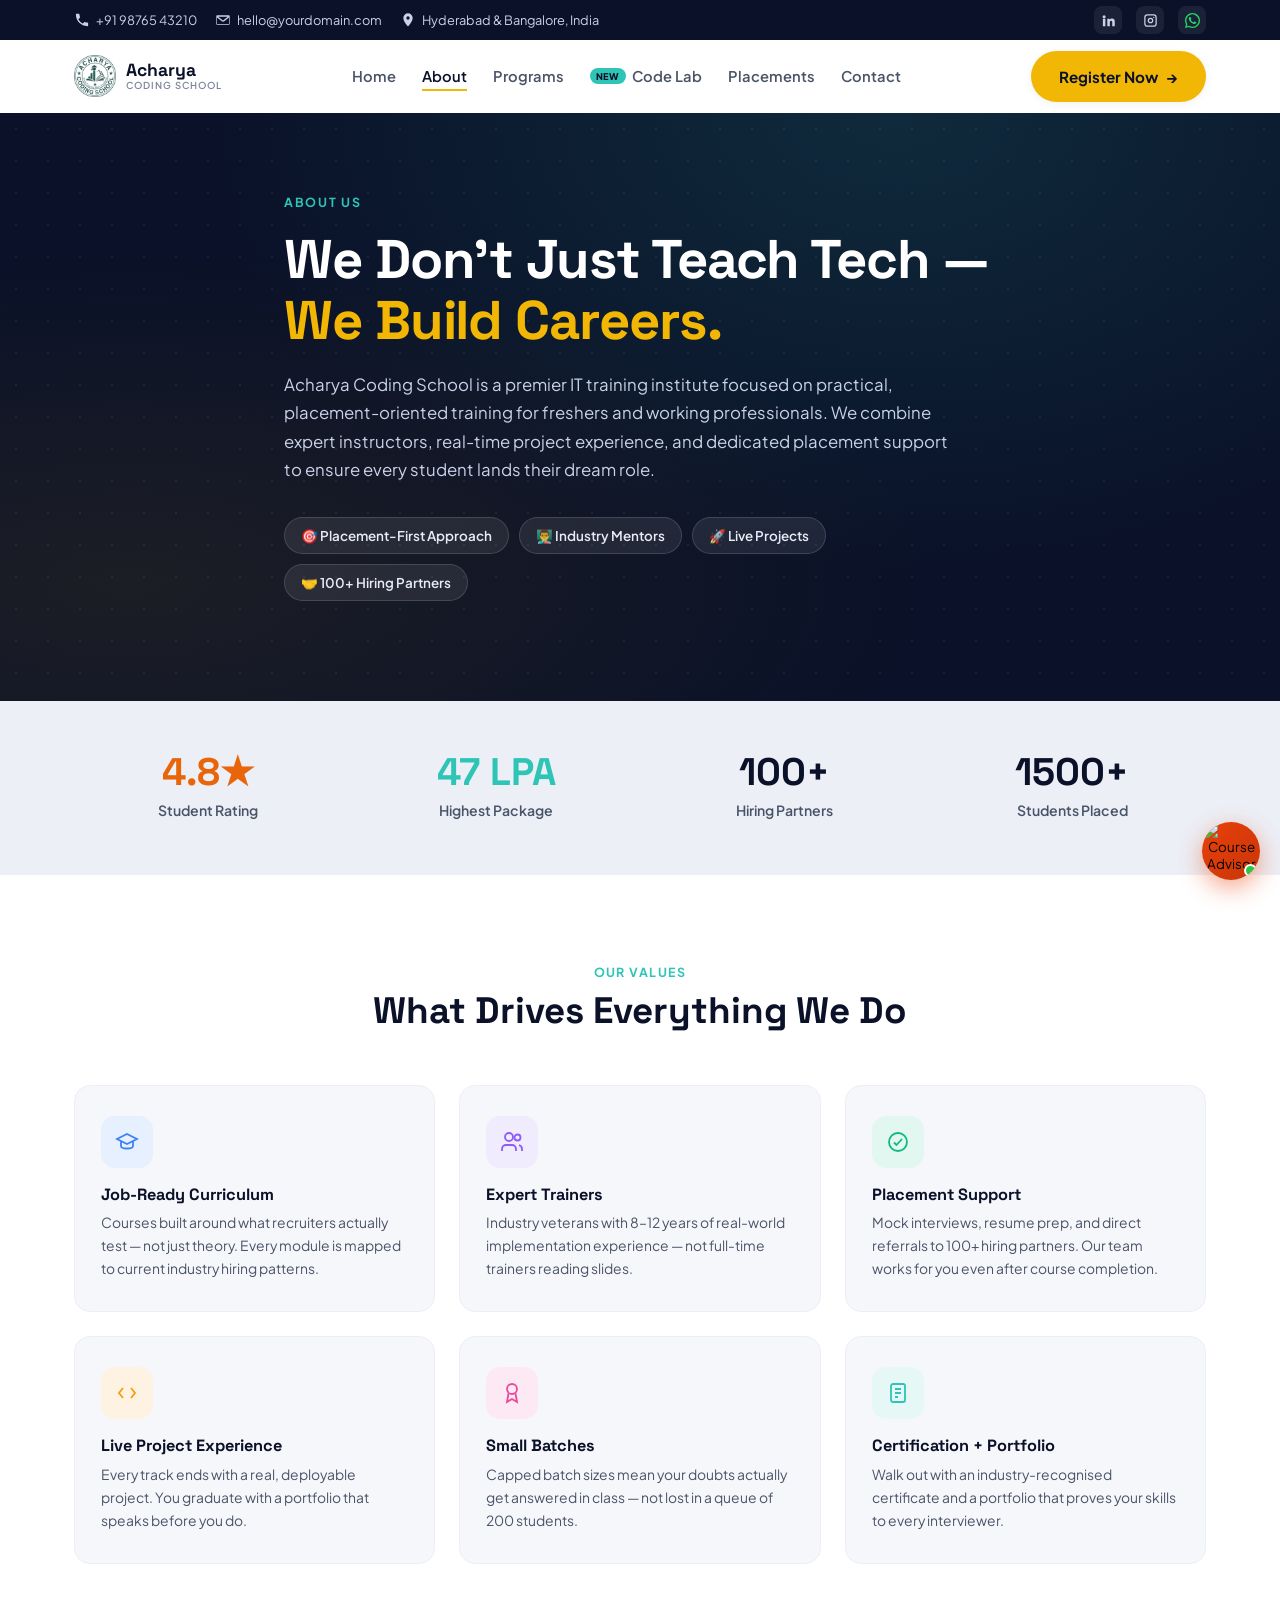
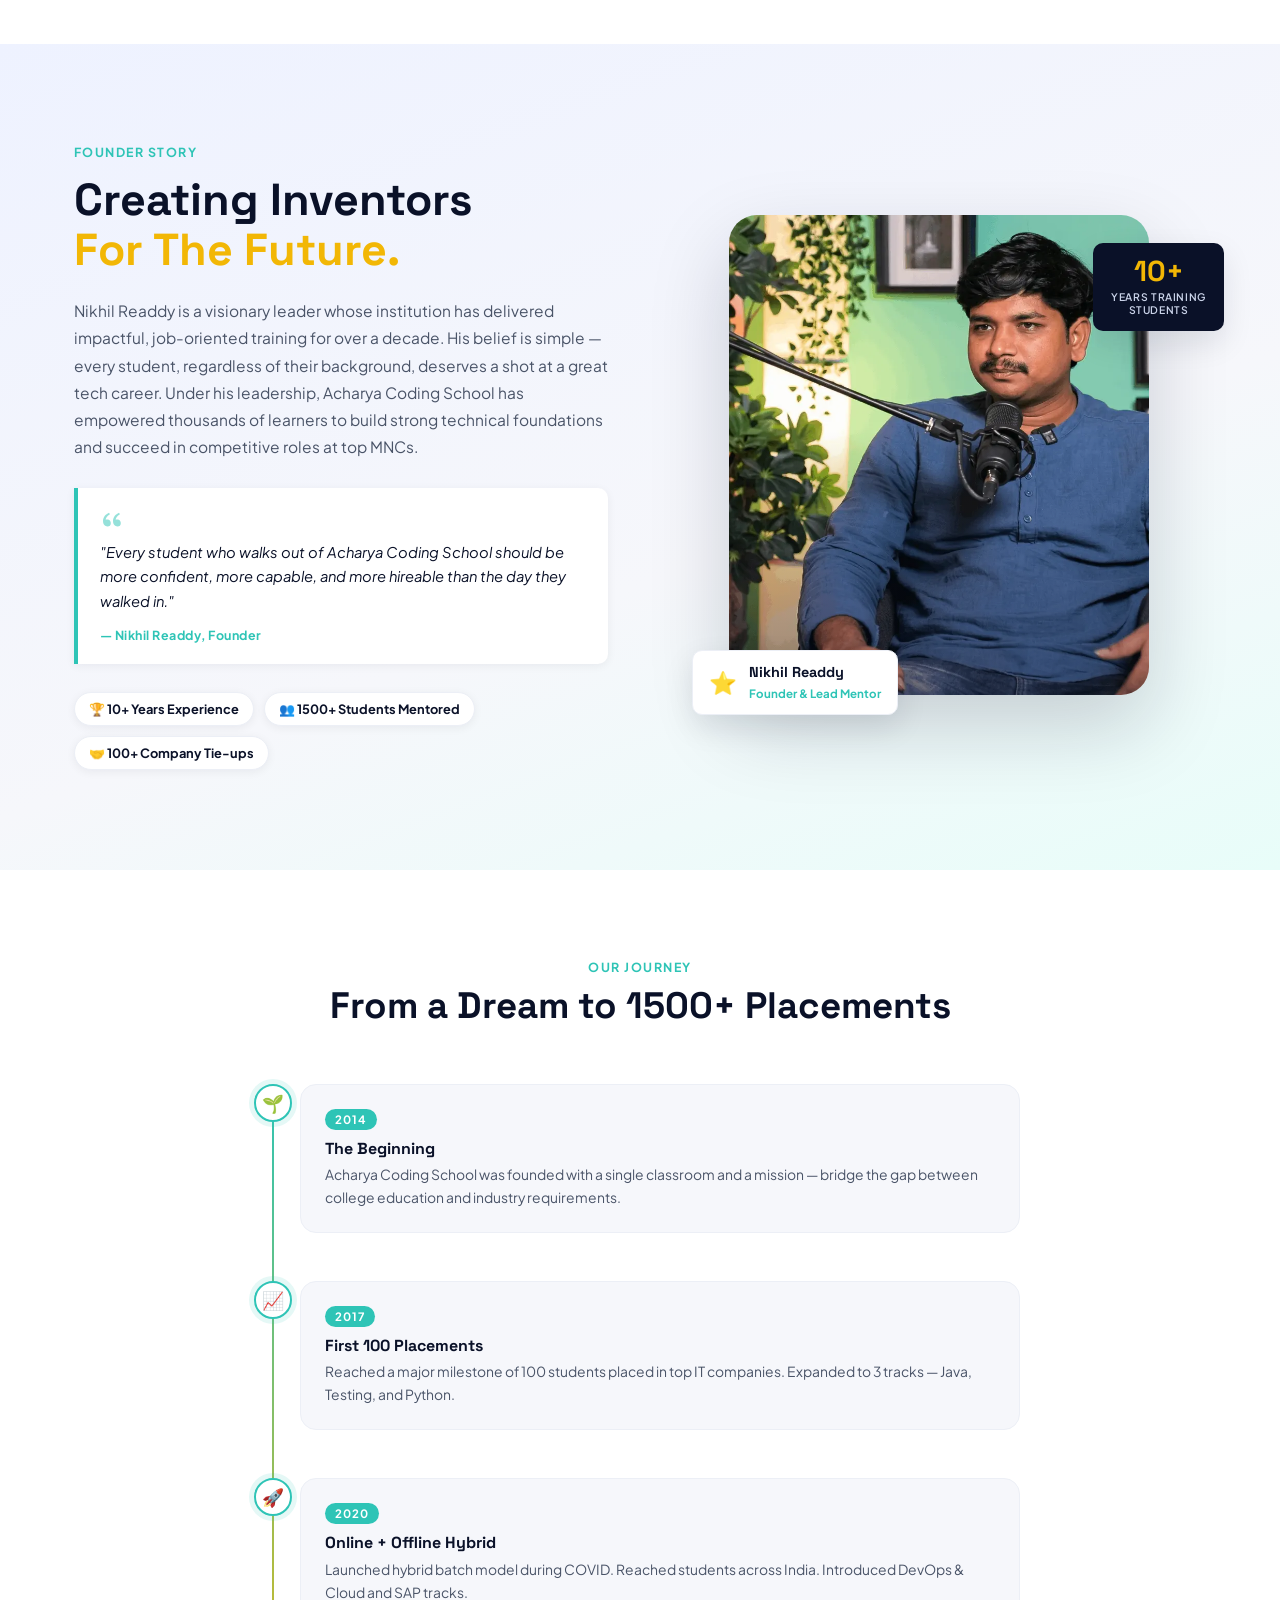
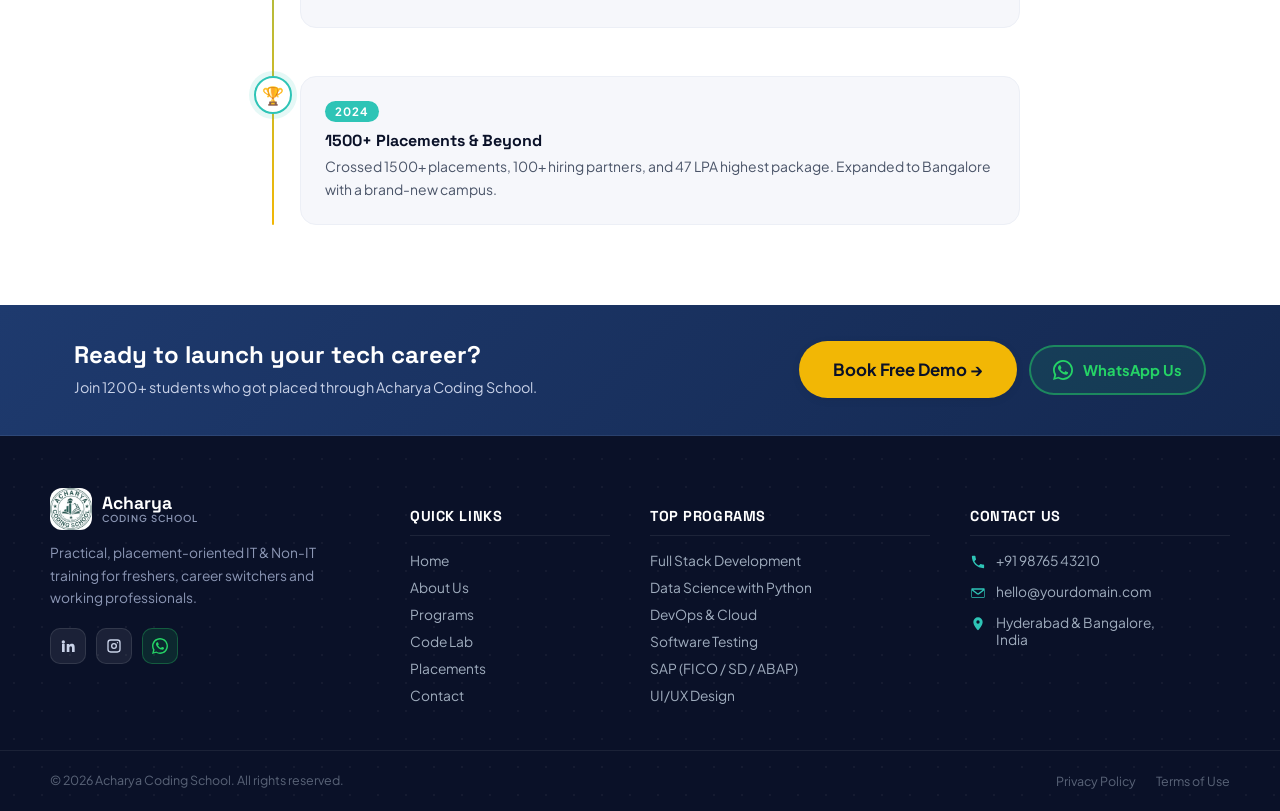
==== commit 9ecda713: "Initial commit" ====
--- a/about.html
+++ b/about.html
@@ -1,374 +1,509 @@
 <!DOCTYPE html>
 <html lang="en">
+
 <head>
-<meta charset="UTF-8">
-<meta name="viewport" content="width=device-width, initial-scale=1.0">
-<title>About Us | Acharya Coding School</title>
-<meta name="description" content="Learn about Acharya Coding School — our mission, founder story and why 1500+ students trust us for their tech careers.">
-<link rel="preconnect" href="https://fonts.googleapis.com">
-<link rel="preconnect" href="https://fonts.gstatic.com" crossorigin>
-<link href="https://fonts.googleapis.com/css2?family=Space+Grotesk:wght@500;600;700&family=Plus+Jakarta+Sans:wght@400;500;600;700;800&display=swap" rel="stylesheet">
-<link rel="stylesheet" href="style.css">
-<link rel="stylesheet" href="about.css">
+  <meta charset="UTF-8">
+  <meta name="viewport" content="width=device-width, initial-scale=1.0">
+  <title>About Us | Acharya Coding School</title>
+  <meta name="description"
+    content="Learn about Acharya Coding School — our mission, founder story and why 1500+ students trust us for their tech careers.">
+  <link rel="preconnect" href="https://fonts.googleapis.com">
+  <link rel="preconnect" href="https://fonts.gstatic.com" crossorigin>
+  <link
+    href="https://fonts.googleapis.com/css2?family=Space+Grotesk:wght@500;600;700&family=Plus+Jakarta+Sans:wght@400;500;600;700;800&display=swap"
+    rel="stylesheet">
+  <link rel="stylesheet" href="style.css">
+  <link rel="stylesheet" href="chatbot.css">
+  <link rel="stylesheet" href="about.css">
 </head>
+
 <body>
 
-<!-- ===== Top utility bar ===== -->
-<div class="topbar">
-  <div class="container topbar__inner">
-    <div class="topbar__contact">
-      <a href="tel:+919876543210"><svg class="icon" viewBox="0 0 24 24"><path d="M6.6 10.8c1.4 2.8 3.8 5.1 6.6 6.6l2.2-2.2c.3-.3.7-.4 1-.2 1.2.5 2.5.8 3.8.8.6 0 1 .4 1 1v3.4c0 .6-.4 1-1 1C10.6 21.2 2.8 13.4 2.8 3.8c0-.6.4-1 1-1H7.2c.6 0 1 .4 1 1 0 1.3.3 2.6.8 3.8.2.3.1.7-.2 1l-2.2 2.2z"/></svg><span>+91 98765 43210</span></a>
-      <a href="mailto:hello@yourdomain.com" class="hide-sm"><svg class="icon" viewBox="0 0 24 24"><path d="M3 5h18a1 1 0 0 1 1 1v12a1 1 0 0 1-1 1H3a1 1 0 0 1-1-1V6a1 1 0 0 1 1-1zm1.8 2 6.7 5.2a1 1 0 0 0 1 0L19.2 7H4.8zM21 8.4l-7.1 5.5a3 3 0 0 1-3.6 0L3 8.4V18h18V8.4z"/></svg><span>hello@yourdomain.com</span></a>
-      <span class="hide-sm"><svg class="icon" viewBox="0 0 24 24"><path d="M12 2a7 7 0 0 0-7 7c0 5.3 6.1 11.7 6.4 12a1 1 0 0 0 1.2 0c.3-.3 6.4-6.7 6.4-12a7 7 0 0 0-7-7zm0 9.5A2.5 2.5 0 1 1 12 6.5a2.5 2.5 0 0 1 0 5z"/></svg>Hyderabad &amp; Bangalore, India</span>
-    </div>
-    <div class="topbar__social">
-      <a href="https://www.linkedin.com/company/acharya-coding-school/" aria-label="LinkedIn"><svg class="icon" viewBox="0 0 24 24"><path d="M4.98 3.5a2.5 2.5 0 1 1 0 5 2.5 2.5 0 0 1 0-5zM3 9h4v12H3V9zm7 0h3.8v1.7h.1c.5-1 1.8-2 3.7-2 4 0 4.4 2.6 4.4 6V21h-4v-5.6c0-1.3 0-3-1.8-3s-2.1 1.4-2.1 2.9V21h-4V9z"/></svg></a>
-      <a href="https://www.instagram.com/acharyacodingschool/" aria-label="Instagram"><svg class="icon" viewBox="0 0 24 24"><path d="M7 2h10a5 5 0 0 1 5 5v10a5 5 0 0 1-5 5H7a5 5 0 0 1-5-5V7a5 5 0 0 1 5-5zm0 2a3 3 0 0 0-3 3v10a3 3 0 0 0 3 3h10a3 3 0 0 0 3-3V7a3 3 0 0 0-3-3H7zm5 3.5a4.5 4.5 0 1 1 0 9 4.5 4.5 0 0 1 0-9zm0 2a2.5 2.5 0 1 0 0 5 2.5 2.5 0 0 0 0-5zm5.2-3.5a1 1 0 1 1 0 2 1 1 0 0 1 0-2z"/></svg></a>
-      <a href="https://wa.me/919133734688" target="_blank" rel="noopener" aria-label="WhatsApp" class="topbar__social-wa">
-        <svg class="icon icon--wa" viewBox="0 0 24 24" fill="none"><path fill="#25D366" d="M17.472 14.382c-.297-.149-1.758-.867-2.03-.967-.273-.099-.471-.148-.67.15-.197.297-.767.966-.94 1.164-.173.199-.347.223-.644.075-.297-.15-1.255-.463-2.39-1.475-.883-.788-1.48-1.761-1.653-2.059-.173-.297-.018-.458.13-.606.134-.133.298-.347.446-.52.149-.174.198-.298.298-.497.099-.198.05-.371-.025-.52-.075-.149-.669-1.612-.916-2.207-.242-.579-.487-.5-.669-.51-.173-.008-.371-.01-.57-.01-.198 0-.52.074-.792.372-.272.297-1.04 1.016-1.04 2.479 0 1.462 1.065 2.875 1.213 3.074.149.198 2.096 3.2 5.077 4.487.709.306 1.262.489 1.694.625.712.227 1.36.195 1.871.118.571-.085 1.758-.719 2.006-1.413.248-.694.248-1.289.173-1.413-.074-.124-.272-.198-.57-.347z"/><path fill="#25D366" d="M12 0C5.373 0 0 5.373 0 12c0 2.136.564 4.14 1.543 5.877L.057 23.882l6.21-1.63A11.94 11.94 0 0 0 12 24c6.627 0 12-5.373 12-12S18.627 0 12 0zm0 21.818a9.818 9.818 0 0 1-5.006-1.37l-.36-.214-3.686.968.984-3.595-.235-.369A9.818 9.818 0 1 1 12 21.818z"/></svg>
-      </a>
+  <!-- ===== Top utility bar ===== -->
+  <div class="topbar">
+    <div class="container topbar__inner">
+      <div class="topbar__contact">
+        <a href="tel:+919876543210"><svg class="icon" viewBox="0 0 24 24">
+            <path
+              d="M6.6 10.8c1.4 2.8 3.8 5.1 6.6 6.6l2.2-2.2c.3-.3.7-.4 1-.2 1.2.5 2.5.8 3.8.8.6 0 1 .4 1 1v3.4c0 .6-.4 1-1 1C10.6 21.2 2.8 13.4 2.8 3.8c0-.6.4-1 1-1H7.2c.6 0 1 .4 1 1 0 1.3.3 2.6.8 3.8.2.3.1.7-.2 1l-2.2 2.2z" />
+          </svg><span>+91 98765 43210</span></a>
+        <a href="mailto:hello@yourdomain.com" class="hide-sm"><svg class="icon" viewBox="0 0 24 24">
+            <path
+              d="M3 5h18a1 1 0 0 1 1 1v12a1 1 0 0 1-1 1H3a1 1 0 0 1-1-1V6a1 1 0 0 1 1-1zm1.8 2 6.7 5.2a1 1 0 0 0 1 0L19.2 7H4.8zM21 8.4l-7.1 5.5a3 3 0 0 1-3.6 0L3 8.4V18h18V8.4z" />
+          </svg><span>hello@yourdomain.com</span></a>
+        <span class="hide-sm"><svg class="icon" viewBox="0 0 24 24">
+            <path
+              d="M12 2a7 7 0 0 0-7 7c0 5.3 6.1 11.7 6.4 12a1 1 0 0 0 1.2 0c.3-.3 6.4-6.7 6.4-12a7 7 0 0 0-7-7zm0 9.5A2.5 2.5 0 1 1 12 6.5a2.5 2.5 0 0 1 0 5z" />
+          </svg>Hyderabad &amp; Bangalore, India</span>
+      </div>
+      <div class="topbar__social">
+        <a href="https://www.linkedin.com/company/acharya-coding-school/" aria-label="LinkedIn"><svg class="icon"
+            viewBox="0 0 24 24">
+            <path
+              d="M4.98 3.5a2.5 2.5 0 1 1 0 5 2.5 2.5 0 0 1 0-5zM3 9h4v12H3V9zm7 0h3.8v1.7h.1c.5-1 1.8-2 3.7-2 4 0 4.4 2.6 4.4 6V21h-4v-5.6c0-1.3 0-3-1.8-3s-2.1 1.4-2.1 2.9V21h-4V9z" />
+          </svg></a>
+        <a href="https://www.instagram.com/acharyacodingschool/" aria-label="Instagram"><svg class="icon"
+            viewBox="0 0 24 24">
+            <path
+              d="M7 2h10a5 5 0 0 1 5 5v10a5 5 0 0 1-5 5H7a5 5 0 0 1-5-5V7a5 5 0 0 1 5-5zm0 2a3 3 0 0 0-3 3v10a3 3 0 0 0 3 3h10a3 3 0 0 0 3-3V7a3 3 0 0 0-3-3H7zm5 3.5a4.5 4.5 0 1 1 0 9 4.5 4.5 0 0 1 0-9zm0 2a2.5 2.5 0 1 0 0 5 2.5 2.5 0 0 0 0-5zm5.2-3.5a1 1 0 1 1 0 2 1 1 0 0 1 0-2z" />
+          </svg></a>
+        <a href="https://wa.me/919133734688" target="_blank" rel="noopener" aria-label="WhatsApp"
+          class="topbar__social-wa">
+          <svg class="icon icon--wa" viewBox="0 0 24 24" fill="none">
+            <path fill="#25D366"
+              d="M17.472 14.382c-.297-.149-1.758-.867-2.03-.967-.273-.099-.471-.148-.67.15-.197.297-.767.966-.94 1.164-.173.199-.347.223-.644.075-.297-.15-1.255-.463-2.39-1.475-.883-.788-1.48-1.761-1.653-2.059-.173-.297-.018-.458.13-.606.134-.133.298-.347.446-.52.149-.174.198-.298.298-.497.099-.198.05-.371-.025-.52-.075-.149-.669-1.612-.916-2.207-.242-.579-.487-.5-.669-.51-.173-.008-.371-.01-.57-.01-.198 0-.52.074-.792.372-.272.297-1.04 1.016-1.04 2.479 0 1.462 1.065 2.875 1.213 3.074.149.198 2.096 3.2 5.077 4.487.709.306 1.262.489 1.694.625.712.227 1.36.195 1.871.118.571-.085 1.758-.719 2.006-1.413.248-.694.248-1.289.173-1.413-.074-.124-.272-.198-.57-.347z" />
+            <path fill="#25D366"
+              d="M12 0C5.373 0 0 5.373 0 12c0 2.136.564 4.14 1.543 5.877L.057 23.882l6.21-1.63A11.94 11.94 0 0 0 12 24c6.627 0 12-5.373 12-12S18.627 0 12 0zm0 21.818a9.818 9.818 0 0 1-5.006-1.37l-.36-.214-3.686.968.984-3.595-.235-.369A9.818 9.818 0 1 1 12 21.818z" />
+          </svg>
+        </a>
+      </div>
     </div>
   </div>
-</div>
-
-<!-- ===== Header / Nav ===== -->
-<header class="site-header" id="siteHeader">
-  <div class="container header__inner">
-    <a href="index.html" class="brand">
-      <img src="acharya.jpeg" alt="Acharya Coding School logo" class="brand__mark">
-      <span class="brand__name">Acharya<small>Coding School</small></span>
-    </a>
-    <nav class="nav" id="primaryNav">
-      <a href="index.html" class="nav__link">Home</a>
-      <a href="about.html" class="nav__link active">About</a>
-      <a href="program.html" class="nav__link">Programs</a>
-      <a href="codelab.html" class="nav__link nav__link--lab">Code Lab</a>
-      <a href="index.html#placements" class="nav__link">Placements</a>
-      <a href="contact.html" class="nav__link">Contact</a>
-    </nav>
-    <div class="header__cta">
-      <button class="btn btn--primary" data-open-modal>Register Now <span aria-hidden="true">→</span></button>
-    </div>
-    <button class="nav-toggle" id="navToggle" aria-label="Toggle menu" aria-expanded="false" aria-controls="primaryNav">
-      <span></span><span></span><span></span>
-    </button>
-  </div>
-  <div class="nav-backdrop" id="navBackdrop"></div>
-</header>
-
-<main>
-
-  <!-- ===== Page Hero ===== -->
-  <section class="about-hero">
-    <div class="about-hero__bg-dots"></div>
-    <div class="container about-hero__inner">
-      <p class="eyebrow about-eyebrow">ABOUT US</p>
-      <h1 class="about-hero__title">We Don't Just Teach Tech —<br><span class="text-accent">We Build Careers.</span></h1>
-      <p class="about-hero__sub">Acharya Coding School is a premier IT training institute focused on practical, placement-oriented training for freshers and working professionals. We combine expert instructors, real-time project experience, and dedicated placement support to ensure every student lands their dream role.</p>
-      <div class="about-hero__chips">
-        <span>🎯 Placement-First Approach</span>
-        <span>👨‍🏫 Industry Mentors</span>
-        <span>🚀 Live Projects</span>
-        <span>🤝 100+ Hiring Partners</span>
-      </div>
-    </div>
-  </section>
-
-  <!-- ===== Stats Band ===== -->
-  <section class="about-stats">
-    <div class="container about-stats__grid">
-      <div class="astat" data-target="4.8" data-decimal="1" data-suffix="★">
-        <span class="astat__num">4.8★</span>
-        <p>Student Rating</p>
-      </div>
-      <div class="astat" data-target="47" data-suffix=" LPA">
-        <span class="astat__num">47 LPA</span>
-        <p>Highest Package</p>
-      </div>
-      <div class="astat" data-target="100" data-suffix="+">
-        <span class="astat__num">100+</span>
-        <p>Hiring Partners</p>
-      </div>
-      <div class="astat" data-target="1500" data-suffix="+">
-        <span class="astat__num">1500+</span>
-        <p>Students Placed</p>
-      </div>
-    </div>
-  </section>
-
-  <!-- ===== Mission / Values ===== -->
-  <section class="about-values">
-    <div class="container">
-      <p class="section-label center">Our Values</p>
-      <h2 class="center">What Drives Everything We Do</h2>
-      <div class="values-grid">
-
-        <div class="value-card">
-          <div class="value-card__icon" style="--vc:#3B82F6">
-            <svg viewBox="0 0 24 24" fill="none" stroke="currentColor" stroke-width="1.8"><path d="M22 9 12 4 2 9l10 5 10-5z"/><path d="M6 11v5c0 1.4 2.7 2.5 6 2.5s6-1.1 6-2.5v-5"/></svg>
-          </div>
-          <h3>Job-Ready Curriculum</h3>
-          <p>Courses built around what recruiters actually test — not just theory. Every module is mapped to current industry hiring patterns.</p>
-        </div>
-
-        <div class="value-card">
-          <div class="value-card__icon" style="--vc:#8B5CF6">
-            <svg viewBox="0 0 24 24" fill="none" stroke="currentColor" stroke-width="1.8"><circle cx="9" cy="7" r="4"/><path d="M2 21v-2a4 4 0 0 1 4-4h6a4 4 0 0 1 4 4v2"/><circle cx="17.5" cy="7.5" r="3"/><path d="M22 21v-2a4 4 0 0 0-3-3.87"/></svg>
-          </div>
-          <h3>Expert Trainers</h3>
-          <p>Industry veterans with 8–12 years of real-world implementation experience — not full-time trainers reading slides.</p>
-        </div>
-
-        <div class="value-card">
-          <div class="value-card__icon" style="--vc:#10B981">
-            <svg viewBox="0 0 24 24" fill="none" stroke="currentColor" stroke-width="1.8"><circle cx="12" cy="12" r="9"/><path d="M8 12.5l2.5 2.5L16 9"/></svg>
-          </div>
-          <h3>Placement Support</h3>
-          <p>Mock interviews, resume prep, and direct referrals to 100+ hiring partners. Our team works for you even after course completion.</p>
-        </div>
-
-        <div class="value-card">
-          <div class="value-card__icon" style="--vc:#F59E0B">
-            <svg viewBox="0 0 24 24" fill="none" stroke="currentColor" stroke-width="1.8"><polyline points="8 17 4 12 8 7"/><polyline points="16 7 20 12 16 17"/></svg>
-          </div>
-          <h3>Live Project Experience</h3>
-          <p>Every track ends with a real, deployable project. You graduate with a portfolio that speaks before you do.</p>
-        </div>
-
-        <div class="value-card">
-          <div class="value-card__icon" style="--vc:#EC4899">
-            <svg viewBox="0 0 24 24" fill="none" stroke="currentColor" stroke-width="1.8"><circle cx="12" cy="8" r="5"/><path d="M8.5 12.5 7 21l5-3 5 3-1.5-8.5"/></svg>
-          </div>
-          <h3>Small Batches</h3>
-          <p>Capped batch sizes mean your doubts actually get answered in class — not lost in a queue of 200 students.</p>
-        </div>
-
-        <div class="value-card">
-          <div class="value-card__icon" style="--vc:#2EC4B6">
-            <svg viewBox="0 0 24 24" fill="none" stroke="currentColor" stroke-width="1.8"><rect x="5" y="3" width="14" height="18" rx="2"/><path d="M9 8h6M9 12h6M9 16h3"/></svg>
-          </div>
-          <h3>Certification + Portfolio</h3>
-          <p>Walk out with an industry-recognised certificate and a portfolio that proves your skills to every interviewer.</p>
-        </div>
-
-      </div>
-    </div>
-  </section>
-
-  <!-- ===== Founder Story ===== -->
-  <section class="founder">
-    <div class="container founder__inner">
-
-      <div class="founder__copy" data-reveal>
-        <p class="section-label">Founder Story</p>
-        <h2>Creating Inventors<br><span class="text-accent">For The Future.</span></h2>
-        <p class="founder__bio">Nikhil Readdy is a visionary leader whose institution has delivered impactful, job-oriented training for over a decade. His belief is simple — every student, regardless of their background, deserves a shot at a great tech career. Under his leadership, Acharya Coding School has empowered thousands of learners to build strong technical foundations and succeed in competitive roles at top MNCs.</p>
-        <div class="founder__quote">
-          <svg class="founder__quote-icon" viewBox="0 0 24 24" fill="currentColor"><path d="M4.583 17.321C3.553 16.227 3 15 3 13.011c0-3.5 2.457-6.637 6.03-8.188l.893 1.378c-3.335 1.804-3.987 4.145-4.247 5.621.537-.278 1.24-.375 1.929-.311 1.804.167 3.226 1.648 3.226 3.489a3.5 3.5 0 0 1-3.5 3.5c-1.073 0-2.099-.49-2.748-1.179zm10 0C13.553 16.227 13 15 13 13.011c0-3.5 2.457-6.637 6.03-8.188l.893 1.378c-3.335 1.804-3.987 4.145-4.247 5.621.537-.278 1.24-.375 1.929-.311 1.804.167 3.226 1.648 3.226 3.489a3.5 3.5 0 0 1-3.5 3.5c-1.073 0-2.099-.49-2.748-1.179z"/></svg>
-          <blockquote>"Every student who walks out of Acharya Coding School should be more confident, more capable, and more hireable than the day they walked in."</blockquote>
-          <cite>— Nikhil Readdy, Founder</cite>
-        </div>
-        <div class="founder__badges">
-          <span>🏆 10+ Years Experience</span>
-          <span>👥 1500+ Students Mentored</span>
-          <span>🤝 100+ Company Tie-ups</span>
-        </div>
-      </div>
-
-      <div class="founder__image-wrap" data-reveal>
-        <div class="founder__image-card">
-          <img src="founder.png" alt="Nikhil Readdy — Founder, Acharya Coding School" class="founder__img">
-          <div class="founder__image-glow"></div>
-        </div>
-        <div class="founder__image-tag">
-          <span class="founder__tag-icon">⭐</span>
-          <div>
-            <strong>Nikhil Readdy</strong>
-            <small>Founder & Lead Mentor</small>
-          </div>
-        </div>
-        <div class="founder__image-stat">
-          <strong>10+</strong>
-          <span>Years Training<br>Students</span>
-        </div>
-      </div>
-
-    </div>
-  </section>
-
-  <!-- ===== Journey / Timeline ===== -->
-  <section class="about-journey">
-    <div class="container">
-      <p class="section-label center">Our Journey</p>
-      <h2 class="center">From a Dream to 1500+ Placements</h2>
-      <div class="timeline">
-        <div class="timeline__item" data-reveal>
-          <div class="timeline__dot">🌱</div>
-          <div class="timeline__content">
-            <span class="timeline__year">2014</span>
-            <h3>The Beginning</h3>
-            <p>Acharya Coding School was founded with a single classroom and a mission — bridge the gap between college education and industry requirements.</p>
-          </div>
-        </div>
-        <div class="timeline__item" data-reveal>
-          <div class="timeline__dot">📈</div>
-          <div class="timeline__content">
-            <span class="timeline__year">2017</span>
-            <h3>First 100 Placements</h3>
-            <p>Reached a major milestone of 100 students placed in top IT companies. Expanded to 3 tracks — Java, Testing, and Python.</p>
-          </div>
-        </div>
-        <div class="timeline__item" data-reveal>
-          <div class="timeline__dot">🚀</div>
-          <div class="timeline__content">
-            <span class="timeline__year">2020</span>
-            <h3>Online + Offline Hybrid</h3>
-            <p>Launched hybrid batch model during COVID. Reached students across India. Introduced DevOps & Cloud and SAP tracks.</p>
-          </div>
-        </div>
-        <div class="timeline__item" data-reveal>
-          <div class="timeline__dot">🏆</div>
-          <div class="timeline__content">
-            <span class="timeline__year">2024</span>
-            <h3>1500+ Placements & Beyond</h3>
-            <p>Crossed 1500+ placements, 100+ hiring partners, and 47 LPA highest package. Expanded to Bangalore with a brand-new campus.</p>
-          </div>
-        </div>
-      </div>
-    </div>
-  </section>
-
-
-</main>
-
-<!-- ===== Footer (same as index.html) ===== -->
-<footer class="footer" id="contact">
-  <div class="footer__cta-strip">
-    <div class="container footer__cta-inner">
-      <div class="footer__cta-text">
-        <h3>Ready to launch your tech career?</h3>
-        <p>Join 1200+ students who got placed through Acharya Coding School.</p>
-      </div>
-      <div class="footer__cta-btns">
-        <button class="btn btn--primary btn--lg" data-open-modal>Book Free Demo →</button>
-        <a class="btn footer__wa-btn" href="https://wa.me/919133734688" target="_blank" rel="noopener">
-          <svg viewBox="0 0 24 24" class="wa-icon"><path d="M17.472 14.382c-.297-.149-1.758-.867-2.03-.967-.273-.099-.471-.148-.67.15-.197.297-.767.966-.94 1.164-.173.199-.347.223-.644.075-.297-.15-1.255-.463-2.39-1.475-.883-.788-1.48-1.761-1.653-2.059-.173-.297-.018-.458.13-.606.134-.133.298-.347.446-.52.149-.174.198-.298.298-.497.099-.198.05-.371-.025-.52-.075-.149-.669-1.612-.916-2.207-.242-.579-.487-.5-.669-.51-.173-.008-.371-.01-.57-.01-.198 0-.52.074-.792.372-.272.297-1.04 1.016-1.04 2.479 0 1.462 1.065 2.875 1.213 3.074.149.198 2.096 3.2 5.077 4.487.709.306 1.262.489 1.694.625.712.227 1.36.195 1.871.118.571-.085 1.758-.719 2.006-1.413.248-.694.248-1.289.173-1.413-.074-.124-.272-.198-.57-.347z"/><path d="M12 0C5.373 0 0 5.373 0 12c0 2.136.564 4.14 1.543 5.877L.057 23.882l6.21-1.63A11.94 11.94 0 0 0 12 24c6.627 0 12-5.373 12-12S18.627 0 12 0zm0 21.818a9.818 9.818 0 0 1-5.006-1.37l-.36-.214-3.686.968.984-3.595-.235-.369A9.818 9.818 0 1 1 12 21.818z"/></svg>
-          WhatsApp Us
-        </a>
-      </div>
-    </div>
-  </div>
-  <div class="container footer__grid">
-    <div class="footer__brand">
+
+  <!-- ===== Header / Nav ===== -->
+  <header class="site-header" id="siteHeader">
+    <div class="container header__inner">
       <a href="index.html" class="brand">
         <img src="acharya.jpeg" alt="Acharya Coding School logo" class="brand__mark">
         <span class="brand__name">Acharya<small>Coding School</small></span>
       </a>
-      <p>Practical, placement-oriented IT &amp; Non-IT training for freshers, career switchers and working professionals.</p>
-      <div class="footer__socials">
-        <a href="https://www.linkedin.com/company/acharya-coding-school/" aria-label="LinkedIn" class="footer__social-link">
-          <svg viewBox="0 0 24 24"><path d="M4.98 3.5a2.5 2.5 0 1 1 0 5 2.5 2.5 0 0 1 0-5zM3 9h4v12H3V9zm7 0h3.8v1.7h.1c.5-1 1.8-2 3.7-2 4 0 4.4 2.6 4.4 6V21h-4v-5.6c0-1.3 0-3-1.8-3s-2.1 1.4-2.1 2.9V21h-4V9z"/></svg>
+      <nav class="nav" id="primaryNav">
+        <a href="index.html" class="nav__link">Home</a>
+        <a href="about.html" class="nav__link active">About</a>
+        <a href="program.html" class="nav__link">Programs</a>
+        <a href="codelab.html" class="nav__link nav__link--lab">Code Lab</a>
+        <a href="index.html#placements" class="nav__link">Placements</a>
+        <a href="contact.html" class="nav__link">Contact</a>
+      </nav>
+      <div class="header__cta">
+        <button class="btn btn--primary" data-open-modal>Register Now <span aria-hidden="true">→</span></button>
+      </div>
+      <button class="nav-toggle" id="navToggle" aria-label="Toggle menu" aria-expanded="false"
+        aria-controls="primaryNav">
+        <span></span><span></span><span></span>
+      </button>
+    </div>
+    <div class="nav-backdrop" id="navBackdrop"></div>
+  </header>
+
+  <main>
+
+    <!-- ===== Page Hero ===== -->
+    <section class="about-hero">
+      <div class="about-hero__bg-dots"></div>
+      <div class="container about-hero__inner">
+        <p class="eyebrow about-eyebrow">ABOUT US</p>
+        <h1 class="about-hero__title">We Don't Just Teach Tech —<br><span class="text-accent">We Build Careers.</span>
+        </h1>
+        <p class="about-hero__sub">Acharya Coding School is a premier IT training institute focused on practical,
+          placement-oriented training for freshers and working professionals. We combine expert instructors, real-time
+          project experience, and dedicated placement support to ensure every student lands their dream role.</p>
+        <div class="about-hero__chips">
+          <span>🎯 Placement-First Approach</span>
+          <span>👨‍🏫 Industry Mentors</span>
+          <span>🚀 Live Projects</span>
+          <span>🤝 100+ Hiring Partners</span>
+        </div>
+      </div>
+    </section>
+
+    <!-- ===== Stats Band ===== -->
+    <section class="about-stats">
+      <div class="container about-stats__grid">
+        <div class="astat" data-target="4.8" data-decimal="1" data-suffix="★">
+          <span class="astat__num">4.8★</span>
+          <p>Student Rating</p>
+        </div>
+        <div class="astat" data-target="47" data-suffix=" LPA">
+          <span class="astat__num">47 LPA</span>
+          <p>Highest Package</p>
+        </div>
+        <div class="astat" data-target="100" data-suffix="+">
+          <span class="astat__num">100+</span>
+          <p>Hiring Partners</p>
+        </div>
+        <div class="astat" data-target="1500" data-suffix="+">
+          <span class="astat__num">1500+</span>
+          <p>Students Placed</p>
+        </div>
+      </div>
+    </section>
+
+    <!-- ===== Mission / Values ===== -->
+    <section class="about-values">
+      <div class="container">
+        <p class="section-label center">Our Values</p>
+        <h2 class="center">What Drives Everything We Do</h2>
+        <div class="values-grid">
+
+          <div class="value-card">
+            <div class="value-card__icon" style="--vc:#3B82F6">
+              <svg viewBox="0 0 24 24" fill="none" stroke="currentColor" stroke-width="1.8">
+                <path d="M22 9 12 4 2 9l10 5 10-5z" />
+                <path d="M6 11v5c0 1.4 2.7 2.5 6 2.5s6-1.1 6-2.5v-5" />
+              </svg>
+            </div>
+            <h3>Job-Ready Curriculum</h3>
+            <p>Courses built around what recruiters actually test — not just theory. Every module is mapped to current
+              industry hiring patterns.</p>
+          </div>
+
+          <div class="value-card">
+            <div class="value-card__icon" style="--vc:#8B5CF6">
+              <svg viewBox="0 0 24 24" fill="none" stroke="currentColor" stroke-width="1.8">
+                <circle cx="9" cy="7" r="4" />
+                <path d="M2 21v-2a4 4 0 0 1 4-4h6a4 4 0 0 1 4 4v2" />
+                <circle cx="17.5" cy="7.5" r="3" />
+                <path d="M22 21v-2a4 4 0 0 0-3-3.87" />
+              </svg>
+            </div>
+            <h3>Expert Trainers</h3>
+            <p>Industry veterans with 8–12 years of real-world implementation experience — not full-time trainers
+              reading slides.</p>
+          </div>
+
+          <div class="value-card">
+            <div class="value-card__icon" style="--vc:#10B981">
+              <svg viewBox="0 0 24 24" fill="none" stroke="currentColor" stroke-width="1.8">
+                <circle cx="12" cy="12" r="9" />
+                <path d="M8 12.5l2.5 2.5L16 9" />
+              </svg>
+            </div>
+            <h3>Placement Support</h3>
+            <p>Mock interviews, resume prep, and direct referrals to 100+ hiring partners. Our team works for you even
+              after course completion.</p>
+          </div>
+
+          <div class="value-card">
+            <div class="value-card__icon" style="--vc:#F59E0B">
+              <svg viewBox="0 0 24 24" fill="none" stroke="currentColor" stroke-width="1.8">
+                <polyline points="8 17 4 12 8 7" />
+                <polyline points="16 7 20 12 16 17" />
+              </svg>
+            </div>
+            <h3>Live Project Experience</h3>
+            <p>Every track ends with a real, deployable project. You graduate with a portfolio that speaks before you
+              do.</p>
+          </div>
+
+          <div class="value-card">
+            <div class="value-card__icon" style="--vc:#EC4899">
+              <svg viewBox="0 0 24 24" fill="none" stroke="currentColor" stroke-width="1.8">
+                <circle cx="12" cy="8" r="5" />
+                <path d="M8.5 12.5 7 21l5-3 5 3-1.5-8.5" />
+              </svg>
+            </div>
+            <h3>Small Batches</h3>
+            <p>Capped batch sizes mean your doubts actually get answered in class — not lost in a queue of 200 students.
+            </p>
+          </div>
+
+          <div class="value-card">
+            <div class="value-card__icon" style="--vc:#2EC4B6">
+              <svg viewBox="0 0 24 24" fill="none" stroke="currentColor" stroke-width="1.8">
+                <rect x="5" y="3" width="14" height="18" rx="2" />
+                <path d="M9 8h6M9 12h6M9 16h3" />
+              </svg>
+            </div>
+            <h3>Certification + Portfolio</h3>
+            <p>Walk out with an industry-recognised certificate and a portfolio that proves your skills to every
+              interviewer.</p>
+          </div>
+
+        </div>
+      </div>
+    </section>
+
+    <!-- ===== Founder Story ===== -->
+    <section class="founder">
+      <div class="container founder__inner">
+
+        <div class="founder__copy" data-reveal>
+          <p class="section-label">Founder Story</p>
+          <h2>Creating Inventors<br><span class="text-accent">For The Future.</span></h2>
+          <p class="founder__bio">Nikhil Readdy is a visionary leader whose institution has delivered impactful,
+            job-oriented training for over a decade. His belief is simple — every student, regardless of their
+            background, deserves a shot at a great tech career. Under his leadership, Acharya Coding School has
+            empowered thousands of learners to build strong technical foundations and succeed in competitive roles at
+            top MNCs.</p>
+          <div class="founder__quote">
+            <svg class="founder__quote-icon" viewBox="0 0 24 24" fill="currentColor">
+              <path
+                d="M4.583 17.321C3.553 16.227 3 15 3 13.011c0-3.5 2.457-6.637 6.03-8.188l.893 1.378c-3.335 1.804-3.987 4.145-4.247 5.621.537-.278 1.24-.375 1.929-.311 1.804.167 3.226 1.648 3.226 3.489a3.5 3.5 0 0 1-3.5 3.5c-1.073 0-2.099-.49-2.748-1.179zm10 0C13.553 16.227 13 15 13 13.011c0-3.5 2.457-6.637 6.03-8.188l.893 1.378c-3.335 1.804-3.987 4.145-4.247 5.621.537-.278 1.24-.375 1.929-.311 1.804.167 3.226 1.648 3.226 3.489a3.5 3.5 0 0 1-3.5 3.5c-1.073 0-2.099-.49-2.748-1.179z" />
+            </svg>
+            <blockquote>"Every student who walks out of Acharya Coding School should be more confident, more capable,
+              and more hireable than the day they walked in."</blockquote>
+            <cite>— Nikhil Readdy, Founder</cite>
+          </div>
+          <div class="founder__badges">
+            <span>🏆 10+ Years Experience</span>
+            <span>👥 1500+ Students Mentored</span>
+            <span>🤝 100+ Company Tie-ups</span>
+          </div>
+        </div>
+
+        <div class="founder__image-wrap" data-reveal>
+          <div class="founder__image-card">
+            <img src="founder.png" alt="Nikhil Readdy — Founder, Acharya Coding School" class="founder__img">
+            <div class="founder__image-glow"></div>
+          </div>
+          <div class="founder__image-tag">
+            <span class="founder__tag-icon">⭐</span>
+            <div>
+              <strong>Nikhil Readdy</strong>
+              <small>Founder & Lead Mentor</small>
+            </div>
+          </div>
+          <div class="founder__image-stat">
+            <strong>10+</strong>
+            <span>Years Training<br>Students</span>
+          </div>
+        </div>
+
+      </div>
+    </section>
+
+    <!-- ===== Journey / Timeline ===== -->
+    <section class="about-journey">
+      <div class="container">
+        <p class="section-label center">Our Journey</p>
+        <h2 class="center">From a Dream to 1500+ Placements</h2>
+        <div class="timeline">
+          <div class="timeline__item" data-reveal>
+            <div class="timeline__dot">🌱</div>
+            <div class="timeline__content">
+              <span class="timeline__year">2014</span>
+              <h3>The Beginning</h3>
+              <p>Acharya Coding School was founded with a single classroom and a mission — bridge the gap between
+                college education and industry requirements.</p>
+            </div>
+          </div>
+          <div class="timeline__item" data-reveal>
+            <div class="timeline__dot">📈</div>
+            <div class="timeline__content">
+              <span class="timeline__year">2017</span>
+              <h3>First 100 Placements</h3>
+              <p>Reached a major milestone of 100 students placed in top IT companies. Expanded to 3 tracks — Java,
+                Testing, and Python.</p>
+            </div>
+          </div>
+          <div class="timeline__item" data-reveal>
+            <div class="timeline__dot">🚀</div>
+            <div class="timeline__content">
+              <span class="timeline__year">2020</span>
+              <h3>Online + Offline Hybrid</h3>
+              <p>Launched hybrid batch model during COVID. Reached students across India. Introduced DevOps & Cloud and
+                SAP tracks.</p>
+            </div>
+          </div>
+          <div class="timeline__item" data-reveal>
+            <div class="timeline__dot">🏆</div>
+            <div class="timeline__content">
+              <span class="timeline__year">2024</span>
+              <h3>1500+ Placements & Beyond</h3>
+              <p>Crossed 1500+ placements, 100+ hiring partners, and 47 LPA highest package. Expanded to Bangalore with
+                a brand-new campus.</p>
+            </div>
+          </div>
+        </div>
+      </div>
+    </section>
+
+
+  </main>
+
+  <!-- ===== Footer (same as index.html) ===== -->
+  <footer class="footer" id="contact">
+    <div class="footer__cta-strip">
+      <div class="container footer__cta-inner">
+        <div class="footer__cta-text">
+          <h3>Ready to launch your tech career?</h3>
+          <p>Join 1200+ students who got placed through Acharya Coding School.</p>
+        </div>
+        <div class="footer__cta-btns">
+          <button class="btn btn--primary btn--lg" data-open-modal>Book Free Demo →</button>
+          <a class="btn footer__wa-btn" href="https://wa.me/919133734688" target="_blank" rel="noopener">
+            <svg viewBox="0 0 24 24" class="wa-icon">
+              <path
+                d="M17.472 14.382c-.297-.149-1.758-.867-2.03-.967-.273-.099-.471-.148-.67.15-.197.297-.767.966-.94 1.164-.173.199-.347.223-.644.075-.297-.15-1.255-.463-2.39-1.475-.883-.788-1.48-1.761-1.653-2.059-.173-.297-.018-.458.13-.606.134-.133.298-.347.446-.52.149-.174.198-.298.298-.497.099-.198.05-.371-.025-.52-.075-.149-.669-1.612-.916-2.207-.242-.579-.487-.5-.669-.51-.173-.008-.371-.01-.57-.01-.198 0-.52.074-.792.372-.272.297-1.04 1.016-1.04 2.479 0 1.462 1.065 2.875 1.213 3.074.149.198 2.096 3.2 5.077 4.487.709.306 1.262.489 1.694.625.712.227 1.36.195 1.871.118.571-.085 1.758-.719 2.006-1.413.248-.694.248-1.289.173-1.413-.074-.124-.272-.198-.57-.347z" />
+              <path
+                d="M12 0C5.373 0 0 5.373 0 12c0 2.136.564 4.14 1.543 5.877L.057 23.882l6.21-1.63A11.94 11.94 0 0 0 12 24c6.627 0 12-5.373 12-12S18.627 0 12 0zm0 21.818a9.818 9.818 0 0 1-5.006-1.37l-.36-.214-3.686.968.984-3.595-.235-.369A9.818 9.818 0 1 1 12 21.818z" />
+            </svg>
+            WhatsApp Us
+          </a>
+        </div>
+      </div>
+    </div>
+    <div class="container footer__grid">
+      <div class="footer__brand">
+        <a href="index.html" class="brand">
+          <img src="acharya.jpeg" alt="Acharya Coding School logo" class="brand__mark">
+          <span class="brand__name">Acharya<small>Coding School</small></span>
         </a>
-        <a href="https://www.instagram.com/acharyacodingschool/" aria-label="Instagram" class="footer__social-link">
-          <svg viewBox="0 0 24 24"><path d="M7 2h10a5 5 0 0 1 5 5v10a5 5 0 0 1-5 5H7a5 5 0 0 1-5-5V7a5 5 0 0 1 5-5zm0 2a3 3 0 0 0-3 3v10a3 3 0 0 0 3 3h10a3 3 0 0 0 3-3V7a3 3 0 0 0-3-3H7zm5 3.5a4.5 4.5 0 1 1 0 9 4.5 4.5 0 0 1 0-9zm0 2a2.5 2.5 0 1 0 0 5 2.5 2.5 0 0 0 0-5zm5.2-3.5a1 1 0 1 1 0 2 1 1 0 0 1 0-2z"/></svg>
+        <p>Practical, placement-oriented IT &amp; Non-IT training for freshers, career switchers and working
+          professionals.</p>
+        <div class="footer__socials">
+          <a href="https://www.linkedin.com/company/acharya-coding-school/" aria-label="LinkedIn"
+            class="footer__social-link">
+            <svg viewBox="0 0 24 24">
+              <path
+                d="M4.98 3.5a2.5 2.5 0 1 1 0 5 2.5 2.5 0 0 1 0-5zM3 9h4v12H3V9zm7 0h3.8v1.7h.1c.5-1 1.8-2 3.7-2 4 0 4.4 2.6 4.4 6V21h-4v-5.6c0-1.3 0-3-1.8-3s-2.1 1.4-2.1 2.9V21h-4V9z" />
+            </svg>
+          </a>
+          <a href="https://www.instagram.com/acharyacodingschool/" aria-label="Instagram" class="footer__social-link">
+            <svg viewBox="0 0 24 24">
+              <path
+                d="M7 2h10a5 5 0 0 1 5 5v10a5 5 0 0 1-5 5H7a5 5 0 0 1-5-5V7a5 5 0 0 1 5-5zm0 2a3 3 0 0 0-3 3v10a3 3 0 0 0 3 3h10a3 3 0 0 0 3-3V7a3 3 0 0 0-3-3H7zm5 3.5a4.5 4.5 0 1 1 0 9 4.5 4.5 0 0 1 0-9zm0 2a2.5 2.5 0 1 0 0 5 2.5 2.5 0 0 0 0-5zm5.2-3.5a1 1 0 1 1 0 2 1 1 0 0 1 0-2z" />
+            </svg>
+          </a>
+          <a href="https://wa.me/919133734688" aria-label="WhatsApp"
+            class="footer__social-link footer__social-link--wa">
+            <svg viewBox="0 0 24 24">
+              <path
+                d="M17.472 14.382c-.297-.149-1.758-.867-2.03-.967-.273-.099-.471-.148-.67.15-.197.297-.767.966-.94 1.164-.173.199-.347.223-.644.075-.297-.15-1.255-.463-2.39-1.475-.883-.788-1.48-1.761-1.653-2.059-.173-.297-.018-.458.13-.606.134-.133.298-.347.446-.52.149-.174.198-.298.298-.497.099-.198.05-.371-.025-.52-.075-.149-.669-1.612-.916-2.207-.242-.579-.487-.5-.669-.51-.173-.008-.371-.01-.57-.01-.198 0-.52.074-.792.372-.272.297-1.04 1.016-1.04 2.479 0 1.462 1.065 2.875 1.213 3.074.149.198 2.096 3.2 5.077 4.487.709.306 1.262.489 1.694.625.712.227 1.36.195 1.871.118.571-.085 1.758-.719 2.006-1.413.248-.694.248-1.289.173-1.413-.074-.124-.272-.198-.57-.347z" />
+              <path
+                d="M12 0C5.373 0 0 5.373 0 12c0 2.136.564 4.14 1.543 5.877L.057 23.882l6.21-1.63A11.94 11.94 0 0 0 12 24c6.627 0 12-5.373 12-12S18.627 0 12 0zm0 21.818a9.818 9.818 0 0 1-5.006-1.37l-.36-.214-3.686.968.984-3.595-.235-.369A9.818 9.818 0 1 1 12 21.818z" />
+            </svg>
+          </a>
+        </div>
+      </div>
+      <div class="footer__col">
+        <h4>Quick Links</h4>
+        <a href="index.html">Home</a>
+        <a href="about.html">About Us</a>
+        <a href="index.html#programs">Programs</a>
+        <a href="codelab.html">Code Lab</a>
+        <a href="index.html#placements">Placements</a>
+        <a href="contact.html">Contact</a>
+      </div>
+      <div class="footer__col">
+        <h4>Top Programs</h4>
+        <a href="index.html#programs">Full Stack Development</a>
+        <a href="index.html#programs">Data Science with Python</a>
+        <a href="index.html#programs">DevOps &amp; Cloud</a>
+        <a href="index.html#programs">Software Testing</a>
+        <a href="index.html#programs">SAP (FICO / SD / ABAP)</a>
+        <a href="index.html#programs">UI/UX Design</a>
+      </div>
+      <div class="footer__col">
+        <h4>Contact Us</h4>
+        <a href="tel:+919876543210" class="footer__contact-item">
+          <svg class="footer__contact-icon" viewBox="0 0 24 24">
+            <path
+              d="M6.6 10.8c1.4 2.8 3.8 5.1 6.6 6.6l2.2-2.2c.3-.3.7-.4 1-.2 1.2.5 2.5.8 3.8.8.6 0 1 .4 1 1v3.4c0 .6-.4 1-1 1C10.6 21.2 2.8 13.4 2.8 3.8c0-.6.4-1 1-1H7.2c.6 0 1 .4 1 1 0 1.3.3 2.6.8 3.8.2.3.1.7-.2 1l-2.2 2.2z" />
+          </svg>
+          +91 98765 43210
         </a>
-        <a href="https://wa.me/919133734688" aria-label="WhatsApp" class="footer__social-link footer__social-link--wa">
-          <svg viewBox="0 0 24 24"><path d="M17.472 14.382c-.297-.149-1.758-.867-2.03-.967-.273-.099-.471-.148-.67.15-.197.297-.767.966-.94 1.164-.173.199-.347.223-.644.075-.297-.15-1.255-.463-2.39-1.475-.883-.788-1.48-1.761-1.653-2.059-.173-.297-.018-.458.13-.606.134-.133.298-.347.446-.52.149-.174.198-.298.298-.497.099-.198.05-.371-.025-.52-.075-.149-.669-1.612-.916-2.207-.242-.579-.487-.5-.669-.51-.173-.008-.371-.01-.57-.01-.198 0-.52.074-.792.372-.272.297-1.04 1.016-1.04 2.479 0 1.462 1.065 2.875 1.213 3.074.149.198 2.096 3.2 5.077 4.487.709.306 1.262.489 1.694.625.712.227 1.36.195 1.871.118.571-.085 1.758-.719 2.006-1.413.248-.694.248-1.289.173-1.413-.074-.124-.272-.198-.57-.347z"/><path d="M12 0C5.373 0 0 5.373 0 12c0 2.136.564 4.14 1.543 5.877L.057 23.882l6.21-1.63A11.94 11.94 0 0 0 12 24c6.627 0 12-5.373 12-12S18.627 0 12 0zm0 21.818a9.818 9.818 0 0 1-5.006-1.37l-.36-.214-3.686.968.984-3.595-.235-.369A9.818 9.818 0 1 1 12 21.818z"/></svg>
+        <a href="mailto:hello@yourdomain.com" class="footer__contact-item">
+          <svg class="footer__contact-icon" viewBox="0 0 24 24">
+            <path
+              d="M3 5h18a1 1 0 0 1 1 1v12a1 1 0 0 1-1 1H3a1 1 0 0 1-1-1V6a1 1 0 0 1 1-1zm1.8 2 6.7 5.2a1 1 0 0 0 1 0L19.2 7H4.8zM21 8.4l-7.1 5.5a3 3 0 0 1-3.6 0L3 8.4V18h18V8.4z" />
+          </svg>
+          hello@yourdomain.com
         </a>
-      </div>
-    </div>
-    <div class="footer__col">
-      <h4>Quick Links</h4>
-      <a href="index.html">Home</a>
-      <a href="about.html">About Us</a>
-      <a href="index.html#programs">Programs</a>
-      <a href="codelab.html">Code Lab</a>
-      <a href="index.html#placements">Placements</a>
-      <a href="contact.html">Contact</a>
-    </div>
-    <div class="footer__col">
-      <h4>Top Programs</h4>
-      <a href="index.html#programs">Full Stack Development</a>
-      <a href="index.html#programs">Data Science with Python</a>
-      <a href="index.html#programs">DevOps &amp; Cloud</a>
-      <a href="index.html#programs">Software Testing</a>
-      <a href="index.html#programs">SAP (FICO / SD / ABAP)</a>
-      <a href="index.html#programs">UI/UX Design</a>
-    </div>
-    <div class="footer__col">
-      <h4>Contact Us</h4>
-      <a href="tel:+919876543210" class="footer__contact-item">
-        <svg class="footer__contact-icon" viewBox="0 0 24 24"><path d="M6.6 10.8c1.4 2.8 3.8 5.1 6.6 6.6l2.2-2.2c.3-.3.7-.4 1-.2 1.2.5 2.5.8 3.8.8.6 0 1 .4 1 1v3.4c0 .6-.4 1-1 1C10.6 21.2 2.8 13.4 2.8 3.8c0-.6.4-1 1-1H7.2c.6 0 1 .4 1 1 0 1.3.3 2.6.8 3.8.2.3.1.7-.2 1l-2.2 2.2z"/></svg>
-        +91 98765 43210
-      </a>
-      <a href="mailto:hello@yourdomain.com" class="footer__contact-item">
-        <svg class="footer__contact-icon" viewBox="0 0 24 24"><path d="M3 5h18a1 1 0 0 1 1 1v12a1 1 0 0 1-1 1H3a1 1 0 0 1-1-1V6a1 1 0 0 1 1-1zm1.8 2 6.7 5.2a1 1 0 0 0 1 0L19.2 7H4.8zM21 8.4l-7.1 5.5a3 3 0 0 1-3.6 0L3 8.4V18h18V8.4z"/></svg>
-        hello@yourdomain.com
-      </a>
-      <div class="footer__contact-item footer__contact-item--addr">
-        <svg class="footer__contact-icon" viewBox="0 0 24 24"><path d="M12 2a7 7 0 0 0-7 7c0 5.3 6.1 11.7 6.4 12a1 1 0 0 0 1.2 0c.3-.3 6.4-6.7 6.4-12a7 7 0 0 0-7-7zm0 9.5A2.5 2.5 0 1 1 12 6.5a2.5 2.5 0 0 1 0 5z"/></svg>
-        <span>Hyderabad &amp; Bangalore,<br>India</span>
-      </div>
-    </div>
+        <div class="footer__contact-item footer__contact-item--addr">
+          <svg class="footer__contact-icon" viewBox="0 0 24 24">
+            <path
+              d="M12 2a7 7 0 0 0-7 7c0 5.3 6.1 11.7 6.4 12a1 1 0 0 0 1.2 0c.3-.3 6.4-6.7 6.4-12a7 7 0 0 0-7-7zm0 9.5A2.5 2.5 0 1 1 12 6.5a2.5 2.5 0 0 1 0 5z" />
+          </svg>
+          <span>Hyderabad &amp; Bangalore,<br>India</span>
+        </div>
+      </div>
+    </div>
+    <div class="footer__bottom-wrap">
+      <div class="container footer__bottom">
+        <p>© <span id="year"></span> Acharya Coding School. All rights reserved.</p>
+        <div class="footer__bottom-links">
+          <a href="#">Privacy Policy</a>
+          <a href="#">Terms of Use</a>
+        </div>
+      </div>
+    </div>
+  </footer>
+
+  <!-- Back to top -->
+  <button class="fab fab--top" id="backToTop" aria-label="Back to top">↑</button>
+
+  <!-- ===== Chatbot FAB ===== -->
+  <button class="fab fab--chatbot" id="chatbotFab" aria-label="Chat with us" aria-expanded="false">
+    <img src="https://i.pravatar.cc/80?img=47" alt="Course Advisor">
+    <span class="chatbot-online-dot"></span>
+  </button>
+
+  <!-- ===== Chatbot Window ===== -->
+  <div class="chatbot-window" id="chatbotWindow" role="dialog" aria-label="Chat with Acharya Coding School">
+    <div class="chatbot-header">
+      <img class="chatbot-header__avatar" src="https://i.pravatar.cc/80?img=47" alt="Priya">
+      <div class="chatbot-header__info">
+        <div class="chatbot-header__name">Priya &mdash; Course Advisor</div>
+        <div class="chatbot-header__status">
+          <span class="dot"></span> Online &bull; Typically replies instantly
+        </div>
+      </div>
+      <div class="chatbot-header__actions">
+        <button class="chatbot-header__btn" id="chatbotReset" aria-label="Restart chat" title="Restart">&#8635;</button>
+        <button class="chatbot-header__btn" id="chatbotClose" aria-label="Close chat">&#10005;</button>
+      </div>
+    </div>
+    <div class="chatbot-messages" id="chatbotMessages"></div>
+    <div class="chatbot-input-area" id="chatbotInputArea" style="display:none;">
+      <div class="chatbot-flag">
+        <img src="https://flagcdn.com/w40/in.png" alt="India"> +91
+      </div>
+      <input class="chatbot-input" id="chatbotInput" type="text" placeholder="Type your name…" autocomplete="off">
+      <button class="chatbot-send" id="chatbotSend" aria-label="Send">
+        <svg viewBox="0 0 24 24">
+          <path d="M2.01 21L23 12 2.01 3 2 10l15 2-15 2z" />
+        </svg>
+      </button>
+    </div>
+    <a class="chatbot-banner" href="program.html">View Course Details &rarr;</a>
   </div>
-  <div class="footer__bottom-wrap">
-    <div class="container footer__bottom">
-      <p>© <span id="year"></span> Acharya Coding School. All rights reserved.</p>
-      <div class="footer__bottom-links">
-        <a href="#">Privacy Policy</a>
-        <a href="#">Terms of Use</a>
+
+
+
+  <!-- Modal -->
+  <div class="modal" id="registerModal" aria-hidden="true">
+    <div class="modal__overlay" data-close-modal></div>
+    <div class="modal__panel" role="dialog" aria-modal="true" aria-labelledby="modalTitle">
+      <button class="modal__close" data-close-modal aria-label="Close">✕</button>
+      <div id="modalFormView">
+        <h3 id="modalTitle">Book Your Free Demo Class</h3>
+        <p class="modal__sub">Fill this in and our counsellor will reach out within one business day.</p>
+        <form id="registerForm" novalidate>
+          <label>Full Name<input type="text" name="name" required placeholder="Your full name"></label>
+          <label>Phone Number<input type="tel" name="phone" required placeholder="10-digit mobile number"
+              pattern="[0-9]{10}"></label>
+          <label>Email<input type="email" name="email" required placeholder="you@example.com"></label>
+          <label>Program Interested In
+            <select name="program" required>
+              <option value="" disabled selected>Select a program</option>
+              <option>Full Stack Development</option>
+              <option>Data Science with Python</option>
+              <option>DevOps &amp; Cloud</option>
+              <option>SAP (FICO / SD / ABAP)</option>
+              <option>Software Testing</option>
+              <option>UI/UX Design</option>
+              <option>Cloud Administration</option>
+              <option>Cybersecurity Fundamentals</option>
+            </select>
+          </label>
+          <button type="submit" class="btn btn--primary btn--block">Submit Request</button>
+          <p class="modal__note">Demo form only — no data is sent anywhere.</p>
+        </form>
+      </div>
+      <div id="modalSuccessView" class="modal__success" hidden>
+        <span class="modal__success-icon">🎉</span>
+        <h3>Thanks — you're on the list!</h3>
+        <p>Our counsellor will reach out within one business day.</p>
+        <button class="btn btn--primary" data-close-modal>Close</button>
       </div>
     </div>
   </div>
-</footer>
-
-<!-- Floating WhatsApp -->
-<a href="https://wa.me/919133734688" target="_blank" rel="noopener" class="fab fab--whatsapp" aria-label="Chat on WhatsApp">
-  <svg viewBox="0 0 24 24" width="28" height="28"><path fill="#fff" d="M17.472 14.382c-.297-.149-1.758-.867-2.03-.967-.273-.099-.471-.148-.67.15-.197.297-.767.966-.94 1.164-.173.199-.347.223-.644.075-.297-.15-1.255-.463-2.39-1.475-.883-.788-1.48-1.761-1.653-2.059-.173-.297-.018-.458.13-.606.134-.133.298-.347.446-.52.149-.174.198-.298.298-.497.099-.198.05-.371-.025-.52-.075-.149-.669-1.612-.916-2.207-.242-.579-.487-.5-.669-.51-.173-.008-.371-.01-.57-.01-.198 0-.52.074-.792.372-.272.297-1.04 1.016-1.04 2.479 0 1.462 1.065 2.875 1.213 3.074.149.198 2.096 3.2 5.077 4.487.709.306 1.262.489 1.694.625.712.227 1.36.195 1.871.118.571-.085 1.758-.719 2.006-1.413.248-.694.248-1.289.173-1.413-.074-.124-.272-.198-.57-.347z"/><path fill="#fff" d="M12 0C5.373 0 0 5.373 0 12c0 2.136.564 4.14 1.543 5.877L.057 23.882l6.21-1.63A11.94 11.94 0 0 0 12 24c6.627 0 12-5.373 12-12S18.627 0 12 0zm0 21.818a9.818 9.818 0 0 1-5.006-1.37l-.36-.214-3.686.968.984-3.595-.235-.369A9.818 9.818 0 1 1 12 21.818z"/></svg>
-</a>
-
-<!-- Back to top -->
-<button class="fab fab--top" id="backToTop" aria-label="Back to top">↑</button>
-
-<!-- Modal -->
-<div class="modal" id="registerModal" aria-hidden="true">
-  <div class="modal__overlay" data-close-modal></div>
-  <div class="modal__panel" role="dialog" aria-modal="true" aria-labelledby="modalTitle">
-    <button class="modal__close" data-close-modal aria-label="Close">✕</button>
-    <div id="modalFormView">
-      <h3 id="modalTitle">Book Your Free Demo Class</h3>
-      <p class="modal__sub">Fill this in and our counsellor will reach out within one business day.</p>
-      <form id="registerForm" novalidate>
-        <label>Full Name<input type="text" name="name" required placeholder="Your full name"></label>
-        <label>Phone Number<input type="tel" name="phone" required placeholder="10-digit mobile number" pattern="[0-9]{10}"></label>
-        <label>Email<input type="email" name="email" required placeholder="you@example.com"></label>
-        <label>Program Interested In
-          <select name="program" required>
-            <option value="" disabled selected>Select a program</option>
-            <option>Full Stack Development</option>
-            <option>Data Science with Python</option>
-            <option>DevOps &amp; Cloud</option>
-            <option>SAP (FICO / SD / ABAP)</option>
-            <option>Software Testing</option>
-            <option>UI/UX Design</option>
-            <option>Cloud Administration</option>
-            <option>Cybersecurity Fundamentals</option>
-          </select>
-        </label>
-        <button type="submit" class="btn btn--primary btn--block">Submit Request</button>
-        <p class="modal__note">Demo form only — no data is sent anywhere.</p>
-      </form>
-    </div>
-    <div id="modalSuccessView" class="modal__success" hidden>
-      <span class="modal__success-icon">🎉</span>
-      <h3>Thanks — you're on the list!</h3>
-      <p>Our counsellor will reach out within one business day.</p>
-      <button class="btn btn--primary" data-close-modal>Close</button>
-    </div>
-  </div>
-</div>
-
-<script src="script.js"></script>
-<script src="about.js"></script>
+
+  <script src="scrpt.js"></script>
+  <script src="about.js"></script>
+  <script src="chatbot.js"></script>
 </body>
+
 </html>
--- a/style.css
+++ b/style.css
@@ -1,467 +1,2154 @@
 /* =========================================================
    DESIGN TOKENS
    ========================================================= */
-:root{
-  --navy-950:#0A1128;
-  --navy-800:#142850;
-  --navy-700:#1E3A6E;
-  --gold-500:#F2B705;
-  --gold-400:#FFD24C;
-  --teal-400:#2EC4B6;
-  --paper-50:#F6F7FB;
-  --paper-100:#ECEFF6;
-  --ink-900:#11151C;
-  --ink-600:#4A5468;
-  --ink-400:#7C879B;
-  --white:#FFFFFF;
-  --danger:#E0524C;
-  --font-display:'Space Grotesk', sans-serif;
-  --font-body:'Plus Jakarta Sans', sans-serif;
-  --radius-sm:10px;
-  --radius-md:16px;
-  --radius-lg:28px;
-  --shadow-sm:0 2px 10px rgba(10,17,40,.06);
-  --shadow-md:0 12px 30px rgba(10,17,40,.10);
-  --shadow-lg:0 24px 60px rgba(10,17,40,.18);
-  --container:1180px;
+:root {
+  --navy-950: #0A1128;
+  --navy-800: #142850;
+  --navy-700: #1E3A6E;
+  --gold-500: #F2B705;
+  --gold-400: #FFD24C;
+  --teal-400: #2EC4B6;
+  --paper-50: #F6F7FB;
+  --paper-100: #ECEFF6;
+  --ink-900: #11151C;
+  --ink-600: #4A5468;
+  --ink-400: #7C879B;
+  --white: #FFFFFF;
+  --danger: #E0524C;
+  --font-display: 'Space Grotesk', sans-serif;
+  --font-body: 'Plus Jakarta Sans', sans-serif;
+  --radius-sm: 10px;
+  --radius-md: 16px;
+  --radius-lg: 28px;
+  --shadow-sm: 0 2px 10px rgba(10, 17, 40, .06);
+  --shadow-md: 0 12px 30px rgba(10, 17, 40, .10);
+  --shadow-lg: 0 24px 60px rgba(10, 17, 40, .18);
+  --container: 1180px;
 }
 
 /* =========================================================
    BASE RESET
    ========================================================= */
-*{box-sizing:border-box;}
-html{scroll-behavior:smooth;}
-html,body{overflow-x:hidden;width:100%;}
-body{margin:0;font-family:var(--font-body);color:var(--ink-900);background:var(--paper-50);-webkit-font-smoothing:antialiased;}
-body.nav-open{overflow:hidden;}
-img{max-width:100%;display:block;}
-a{color:inherit;text-decoration:none;}
-ul{margin:0;padding:0;list-style:none;}
-button{font-family:inherit;cursor:pointer;}
-h1,h2,h3{font-family:var(--font-display);line-height:1.15;margin:0 0 .5em;color:var(--navy-950);}
-p{line-height:1.6;color:var(--ink-600);margin:0 0 1em;}
-.container{max-width:var(--container);margin:0 auto;padding:0 24px;}
-@media (max-width:380px){.container{padding:0 16px;}}
-.icon{width:16px;height:16px;fill:currentColor;flex-shrink:0;}
-:focus-visible{outline:3px solid var(--teal-400);outline-offset:2px;border-radius:4px;}
-@media (prefers-reduced-motion:reduce){*{animation-duration:.001ms !important;animation-iteration-count:1 !important;transition-duration:.001ms !important;scroll-behavior:auto !important;}}
-
-.hide-sm{display:inline-flex;}
-@media (max-width:640px){.hide-sm{display:none;}}
-
-.section-label{display:inline-block;font-weight:700;text-transform:uppercase;letter-spacing:.12em;font-size:.78rem;color:var(--teal-400);margin-bottom:.6em;}
-.center{text-align:center;display:block;}
-h2.center,p.center{text-align:center;margin-left:auto;margin-right:auto;}
+* {
+  box-sizing: border-box;
+}
+
+html {
+  scroll-behavior: smooth;
+}
+
+html,
+body {
+  overflow-x: hidden;
+  width: 100%;
+}
+
+body {
+  margin: 0;
+  font-family: var(--font-body);
+  color: var(--ink-900);
+  background: var(--paper-50);
+  -webkit-font-smoothing: antialiased;
+}
+
+body.nav-open {
+  overflow: hidden;
+}
+
+img {
+  max-width: 100%;
+  display: block;
+}
+
+a {
+  color: inherit;
+  text-decoration: none;
+}
+
+ul {
+  margin: 0;
+  padding: 0;
+  list-style: none;
+}
+
+button {
+  font-family: inherit;
+  cursor: pointer;
+}
+
+h1,
+h2,
+h3 {
+  font-family: var(--font-display);
+  line-height: 1.15;
+  margin: 0 0 .5em;
+  color: var(--navy-950);
+}
+
+p {
+  line-height: 1.6;
+  color: var(--ink-600);
+  margin: 0 0 1em;
+}
+
+.container {
+  max-width: var(--container);
+  margin: 0 auto;
+  padding: 0 24px;
+}
+
+@media (max-width:380px) {
+  .container {
+    padding: 0 16px;
+  }
+}
+
+.icon {
+  width: 16px;
+  height: 16px;
+  fill: currentColor;
+  flex-shrink: 0;
+}
+
+:focus-visible {
+  outline: 3px solid var(--teal-400);
+  outline-offset: 2px;
+  border-radius: 4px;
+}
+
+@media (prefers-reduced-motion:reduce) {
+  * {
+    animation-duration: .001ms !important;
+    animation-iteration-count: 1 !important;
+    transition-duration: .001ms !important;
+    scroll-behavior: auto !important;
+  }
+}
+
+.hide-sm {
+  display: inline-flex;
+}
+
+@media (max-width:640px) {
+  .hide-sm {
+    display: none;
+  }
+}
+
+.section-label {
+  display: inline-block;
+  font-weight: 700;
+  text-transform: uppercase;
+  letter-spacing: .12em;
+  font-size: .78rem;
+  color: var(--teal-400);
+  margin-bottom: .6em;
+}
+
+.center {
+  text-align: center;
+  display: block;
+}
+
+h2.center,
+p.center {
+  text-align: center;
+  margin-left: auto;
+  margin-right: auto;
+}
 
 /* =========================================================
    BUTTONS
    ========================================================= */
-.btn{display:inline-flex;align-items:center;gap:8px;padding:14px 26px;border-radius:999px;border:2px solid transparent;font-weight:700;font-size:.95rem;transition:transform .15s ease,box-shadow .15s ease,background .15s ease,color .15s ease;white-space:nowrap;}
-.btn--primary{background:var(--gold-500);color:var(--navy-950);box-shadow:var(--shadow-sm);}
-.btn--primary:hover{background:var(--gold-400);transform:translateY(-2px);box-shadow:var(--shadow-md);}
-.btn--ghost{background:transparent;border-color:rgba(255,255,255,.4);color:inherit;}
-.btn--ghost:hover{border-color:var(--teal-400);color:var(--teal-400);}
-.btn--lg{padding:16px 32px;font-size:1.05rem;}
-.btn--block{width:100%;justify-content:center;margin-bottom:10px;}
-@media (max-width:480px){.btn{padding:12px 20px;font-size:.9rem;}.btn--lg{padding:14px 24px;font-size:.95rem;}}
+.btn {
+  display: inline-flex;
+  align-items: center;
+  gap: 8px;
+  padding: 14px 26px;
+  border-radius: 999px;
+  border: 2px solid transparent;
+  font-weight: 700;
+  font-size: .95rem;
+  transition: transform .15s ease, box-shadow .15s ease, background .15s ease, color .15s ease;
+  white-space: nowrap;
+}
+
+.btn--primary {
+  background: var(--gold-500);
+  color: var(--navy-950);
+  box-shadow: var(--shadow-sm);
+}
+
+.btn--primary:hover {
+  background: var(--gold-400);
+  transform: translateY(-2px);
+  box-shadow: var(--shadow-md);
+}
+
+.btn--ghost {
+  background: transparent;
+  border-color: rgba(255, 255, 255, .4);
+  color: inherit;
+}
+
+.btn--ghost:hover {
+  border-color: var(--teal-400);
+  color: var(--teal-400);
+}
+
+.btn--lg {
+  padding: 16px 32px;
+  font-size: 1.05rem;
+}
+
+.btn--block {
+  width: 100%;
+  justify-content: center;
+  margin-bottom: 10px;
+}
+
+@media (max-width:480px) {
+  .btn {
+    padding: 12px 20px;
+    font-size: .9rem;
+  }
+
+  .btn--lg {
+    padding: 14px 24px;
+    font-size: .95rem;
+  }
+}
 
 /* =========================================================
    TOP BAR
    ========================================================= */
-.topbar{background:var(--navy-950);color:#C9D2E8;font-size:.8rem;}
-.topbar__inner{display:flex;justify-content:space-between;align-items:center;height:40px;}
-.topbar__contact{display:flex;gap:18px;align-items:center;}
-.topbar__contact a,.topbar__contact span{display:inline-flex;align-items:center;gap:6px;}
-.topbar__contact a:hover{color:var(--gold-400);}
-.topbar__contact .icon{fill:#C9D2E8;}
-.topbar__social{display:flex;gap:14px;align-items:center;}
-.topbar__social a{display:inline-flex;align-items:center;justify-content:center;width:28px;height:28px;border-radius:8px;background:rgba(255,255,255,.07);transition:background .15s,transform .15s;}
-.topbar__social a:hover{background:rgba(255,255,255,.16);transform:translateY(-1px);}
-.topbar__social a svg{width:15px;height:15px;fill:#C9D2E8;transition:fill .15s;}
-.topbar__social a:hover svg{fill:#fff;}
+.topbar {
+  background: var(--navy-950);
+  color: #C9D2E8;
+  font-size: .8rem;
+}
+
+.topbar__inner {
+  display: flex;
+  justify-content: space-between;
+  align-items: center;
+  height: 40px;
+}
+
+.topbar__contact {
+  display: flex;
+  gap: 18px;
+  align-items: center;
+}
+
+.topbar__contact a,
+.topbar__contact span {
+  display: inline-flex;
+  align-items: center;
+  gap: 6px;
+}
+
+.topbar__contact a:hover {
+  color: var(--gold-400);
+}
+
+.topbar__contact .icon {
+  fill: #C9D2E8;
+}
+
+.topbar__social {
+  display: flex;
+  gap: 14px;
+  align-items: center;
+}
+
+.topbar__social a {
+  display: inline-flex;
+  align-items: center;
+  justify-content: center;
+  width: 28px;
+  height: 28px;
+  border-radius: 8px;
+  background: rgba(255, 255, 255, .07);
+  transition: background .15s, transform .15s;
+}
+
+.topbar__social a:hover {
+  background: rgba(255, 255, 255, .16);
+  transform: translateY(-1px);
+}
+
+.topbar__social a svg {
+  width: 15px;
+  height: 15px;
+  fill: #C9D2E8;
+  transition: fill .15s;
+}
+
+.topbar__social a:hover svg {
+  fill: #fff;
+}
+
 /* LinkedIn hover → brand blue */
-.topbar__social a[aria-label="LinkedIn"]:hover svg{fill:#0A66C2;}
+.topbar__social a[aria-label="LinkedIn"]:hover svg {
+  fill: #0A66C2;
+}
+
 /* Instagram hover → gradient via filter */
-.topbar__social a[aria-label="Instagram"]:hover{background:linear-gradient(135deg,#833ab4,#fd1d1d,#fcb045);}
-.topbar__social a[aria-label="Instagram"]:hover svg{fill:#fff;}
+.topbar__social a[aria-label="Instagram"]:hover {
+  background: linear-gradient(135deg, #833ab4, #fd1d1d, #fcb045);
+}
+
+.topbar__social a[aria-label="Instagram"]:hover svg {
+  fill: #fff;
+}
+
 /* WhatsApp icon green */
-.topbar__social-wa svg{fill:#25D366 !important;}
-.topbar__social-wa:hover{background:rgba(37,211,102,.2) !important;}
-
-@media (max-width:768px){
-  .topbar__inner{height:36px;}
-  .topbar__contact{gap:12px;}
-  .topbar__contact span:not(:first-child){display:none;}
-}
-@media (max-width:480px){
-  .topbar{display:none;}
+.topbar__social-wa svg {
+  fill: #25D366 !important;
+}
+
+.topbar__social-wa:hover {
+  background: rgba(37, 211, 102, .2) !important;
+}
+
+@media (max-width:768px) {
+  .topbar__inner {
+    height: 36px;
+  }
+
+  .topbar__contact {
+    gap: 12px;
+  }
+
+  .topbar__contact span:not(:first-child) {
+    display: none;
+  }
+}
+
+@media (max-width:480px) {
+  .topbar {
+    display: none;
+  }
 }
 
 /* =========================================================
    HEADER
    ========================================================= */
-.site-header{position:sticky;top:0;z-index:200;background:rgba(255,255,255,.92);backdrop-filter:blur(12px);border-bottom:1px solid transparent;transition:box-shadow .2s ease,border-color .2s ease;}
-.site-header.is-scrolled{box-shadow:var(--shadow-sm);border-color:var(--paper-100);}
-.header__inner{display:flex;align-items:center;justify-content:space-between;height:72px;gap:20px;}
-
-.brand{display:flex;align-items:center;gap:10px;flex-shrink:0;}
-.brand__mark{width:42px;height:42px;border-radius:12px;display:grid;place-items:center;background:linear-gradient(135deg,var(--navy-950),var(--navy-700));color:var(--gold-500);font-family:var(--font-display);font-weight:700;font-size:1rem;overflow:hidden;object-fit:cover;}
-.brand__name{font-family:var(--font-display);font-weight:700;font-size:1.1rem;color:var(--navy-950);line-height:1.1;display:flex;flex-direction:column;}
-.brand__name small{font-family:var(--font-body);font-weight:600;font-size:.6rem;letter-spacing:.1em;text-transform:uppercase;color:var(--ink-400);}
-
-.nav{display:flex;gap:26px;}
-.nav__link{font-weight:600;font-size:.92rem;color:var(--ink-600);position:relative;padding:6px 0;}
-.nav__link::after{content:"";position:absolute;left:0;bottom:0;height:2px;width:0;background:var(--gold-500);transition:width .2s ease;}
-.nav__link:hover,.nav__link.active{color:var(--navy-950);}
-.nav__link:hover::after,.nav__link.active::after{width:100%;}
-.nav__link--lab{display:inline-flex;align-items:center;gap:6px;}
-.nav__link--lab::before{content:"NEW";font-size:.58rem;font-weight:800;letter-spacing:.06em;color:var(--navy-950);background:var(--teal-400);padding:2px 6px;border-radius:999px;line-height:1.4;}
-
-.nav-toggle{display:none;flex-direction:column;justify-content:center;gap:5px;width:38px;height:38px;background:none;border:none;flex-shrink:0;}
-.nav-toggle span{height:2px;width:100%;background:var(--navy-950);border-radius:2px;transition:transform .2s,opacity .2s;}
-.nav-toggle.is-open span:nth-child(1){transform:translateY(7px) rotate(45deg);}
-.nav-toggle.is-open span:nth-child(2){opacity:0;}
-.nav-toggle.is-open span:nth-child(3){transform:translateY(-7px) rotate(-45deg);}
-
-.nav-backdrop{position:fixed;inset:0;background:rgba(10,17,40,.5);backdrop-filter:blur(2px);opacity:0;pointer-events:none;transition:opacity .25s ease;z-index:198;}
-
-@media (max-width:900px){
-  .nav{position:fixed;top:0;right:0;height:100vh;width:min(82vw,300px);max-width:100vw;background:var(--white);flex-direction:column;gap:0;padding:84px 24px 28px;box-shadow:var(--shadow-lg);transform:translateX(100%);transition:transform .25s ease;z-index:199;overflow-y:auto;}
-  .nav.is-open{transform:translateX(0);}
-  .nav__link{font-size:1.05rem;padding:14px 0;border-bottom:1px solid var(--paper-100);display:block;}
-  .header__cta{display:none;}
-  .nav-toggle{display:flex;}
-  body.nav-open .nav-backdrop{opacity:1;pointer-events:auto;}
-}
-@media (min-width:901px){
-  .nav-backdrop{display:none;}
-}
-@media (max-width:340px){
-  .nav{width:100vw;padding:84px 20px 28px;}
-  .brand__name{font-size:1rem;}
-  .brand__mark{width:38px;height:38px;}
+.site-header {
+  position: sticky;
+  top: 0;
+  z-index: 200;
+  background: rgba(255, 255, 255, .92);
+  backdrop-filter: blur(12px);
+  border-bottom: 1px solid transparent;
+  transition: box-shadow .2s ease, border-color .2s ease;
+}
+
+.site-header.is-scrolled {
+  box-shadow: var(--shadow-sm);
+  border-color: var(--paper-100);
+}
+
+.header__inner {
+  display: flex;
+  align-items: center;
+  justify-content: space-between;
+  height: 72px;
+  gap: 20px;
+}
+
+.brand {
+  display: flex;
+  align-items: center;
+  gap: 10px;
+  flex-shrink: 0;
+}
+
+.brand__mark {
+  width: 42px;
+  height: 42px;
+  border-radius: 12px;
+  display: grid;
+  place-items: center;
+  background: linear-gradient(135deg, var(--navy-950), var(--navy-700));
+  color: var(--gold-500);
+  font-family: var(--font-display);
+  font-weight: 700;
+  font-size: 1rem;
+  overflow: hidden;
+  object-fit: cover;
+}
+
+.brand__name {
+  font-family: var(--font-display);
+  font-weight: 700;
+  font-size: 1.1rem;
+  color: var(--navy-950);
+  line-height: 1.1;
+  display: flex;
+  flex-direction: column;
+}
+
+.brand__name small {
+  font-family: var(--font-body);
+  font-weight: 600;
+  font-size: .6rem;
+  letter-spacing: .1em;
+  text-transform: uppercase;
+  color: var(--ink-400);
+}
+
+.nav {
+  display: flex;
+  gap: 26px;
+}
+
+.nav__link {
+  font-weight: 600;
+  font-size: .92rem;
+  color: var(--ink-600);
+  position: relative;
+  padding: 6px 0;
+}
+
+.nav__link::after {
+  content: "";
+  position: absolute;
+  left: 0;
+  bottom: 0;
+  height: 2px;
+  width: 0;
+  background: var(--gold-500);
+  transition: width .2s ease;
+}
+
+.nav__link:hover,
+.nav__link.active {
+  color: var(--navy-950);
+}
+
+.nav__link:hover::after,
+.nav__link.active::after {
+  width: 100%;
+}
+
+.nav__link--lab {
+  display: inline-flex;
+  align-items: center;
+  gap: 6px;
+}
+
+.nav__link--lab::before {
+  content: "NEW";
+  font-size: .58rem;
+  font-weight: 800;
+  letter-spacing: .06em;
+  color: var(--navy-950);
+  background: var(--teal-400);
+  padding: 2px 6px;
+  border-radius: 999px;
+  line-height: 1.4;
+}
+
+.nav-toggle {
+  display: none;
+  flex-direction: column;
+  justify-content: center;
+  gap: 5px;
+  width: 38px;
+  height: 38px;
+  background: none;
+  border: none;
+  flex-shrink: 0;
+}
+
+.nav-toggle span {
+  height: 2px;
+  width: 100%;
+  background: var(--navy-950);
+  border-radius: 2px;
+  transition: transform .2s, opacity .2s;
+}
+
+.nav-toggle.is-open span:nth-child(1) {
+  transform: translateY(7px) rotate(45deg);
+}
+
+.nav-toggle.is-open span:nth-child(2) {
+  opacity: 0;
+}
+
+.nav-toggle.is-open span:nth-child(3) {
+  transform: translateY(-7px) rotate(-45deg);
+}
+
+.nav-backdrop {
+  position: fixed;
+  inset: 0;
+  background: rgba(10, 17, 40, .5);
+  backdrop-filter: blur(2px);
+  opacity: 0;
+  pointer-events: none;
+  transition: opacity .25s ease;
+  z-index: 198;
+}
+
+@media (max-width:900px) {
+  .nav {
+    position: fixed;
+    top: 0;
+    right: 0;
+    height: 100vh;
+    width: min(82vw, 300px);
+    max-width: 100vw;
+    background: var(--white);
+    flex-direction: column;
+    gap: 0;
+    padding: 84px 24px 28px;
+    box-shadow: var(--shadow-lg);
+    transform: translateX(100%);
+    transition: transform .25s ease;
+    z-index: 199;
+    overflow-y: auto;
+  }
+
+  .nav.is-open {
+    transform: translateX(0);
+  }
+
+  .nav__link {
+    font-size: 1.05rem;
+    padding: 14px 0;
+    border-bottom: 1px solid var(--paper-100);
+    display: block;
+  }
+
+  .header__cta {
+    display: none;
+  }
+
+  .nav-toggle {
+    display: flex;
+  }
+
+  body.nav-open .nav-backdrop {
+    opacity: 1;
+    pointer-events: auto;
+  }
+}
+
+@media (min-width:901px) {
+  .nav-backdrop {
+    display: none;
+  }
+}
+
+@media (max-width:340px) {
+  .nav {
+    width: 100vw;
+    padding: 84px 20px 28px;
+  }
+
+  .brand__name {
+    font-size: 1rem;
+  }
+
+  .brand__mark {
+    width: 38px;
+    height: 38px;
+  }
 }
 
 /* =========================================================
    HERO
    ========================================================= */
-.hero{background:radial-gradient(circle at 85% 10%,rgba(46,196,182,.12),transparent 45%),var(--navy-950);color:#fff;padding:64px 0 100px;position:relative;overflow:hidden;}
-.hero__inner{display:grid;grid-template-columns:1.05fr .95fr;gap:48px;align-items:center;}
-.eyebrow{color:var(--gold-400);font-weight:700;letter-spacing:.08em;font-size:.82rem;margin-bottom:14px;}
-.hero h1{font-size:clamp(1.8rem,3.8vw,3rem);color:#fff;letter-spacing:-.01em;}
-.text-accent{color:var(--gold-500);}
-.hero__sub{color:#C9D2E8;max-width:520px;font-size:1rem;}
-
-.badge-row{display:flex;flex-wrap:wrap;gap:8px;margin:20px 0 28px;}
-.badge-row li{background:rgba(255,255,255,.08);border:1px solid rgba(255,255,255,.14);padding:8px 14px;border-radius:999px;font-size:.82rem;font-weight:600;color:#E7EBF6;}
-.hero__actions{display:flex;gap:12px;flex-wrap:wrap;}
+.hero {
+  background: radial-gradient(circle at 85% 10%, rgba(46, 196, 182, .12), transparent 45%), var(--navy-950);
+  color: #fff;
+  padding: 64px 0 100px;
+  position: relative;
+  overflow: hidden;
+}
+
+.hero__inner {
+  display: grid;
+  grid-template-columns: 1.05fr .95fr;
+  gap: 48px;
+  align-items: center;
+}
+
+.eyebrow {
+  color: var(--gold-400);
+  font-weight: 700;
+  letter-spacing: .08em;
+  font-size: .82rem;
+  margin-bottom: 14px;
+}
+
+.hero h1 {
+  font-size: clamp(1.8rem, 3.8vw, 3rem);
+  color: #fff;
+  letter-spacing: -.01em;
+}
+
+.text-accent {
+  color: var(--gold-500);
+}
+
+.hero__sub {
+  color: #C9D2E8;
+  max-width: 520px;
+  font-size: 1rem;
+}
+
+.badge-row {
+  display: flex;
+  flex-wrap: wrap;
+  gap: 8px;
+  margin: 20px 0 28px;
+}
+
+.badge-row li {
+  background: rgba(255, 255, 255, .08);
+  border: 1px solid rgba(255, 255, 255, .14);
+  padding: 8px 14px;
+  border-radius: 999px;
+  font-size: .82rem;
+  font-weight: 600;
+  color: #E7EBF6;
+}
+
+.hero__actions {
+  display: flex;
+  gap: 12px;
+  flex-wrap: wrap;
+}
 
 /* Card stack */
-.hero__visual{position:relative;display:flex;flex-direction:column;align-items:center;}
-.card-stack{position:relative;width:100%;max-width:360px;height:270px;}
-.offer-card{position:absolute;inset:0;background:var(--white);color:var(--ink-900);border-radius:var(--radius-md);padding:20px 20px 16px;box-shadow:var(--shadow-lg);transition:transform .6s cubic-bezier(.22,1,.36,1),opacity .6s ease;}
-.offer-card[data-index="0"]{transform:translateY(0) scale(1) rotate(0deg);z-index:4;opacity:1;}
-.offer-card[data-index="1"]{transform:translateY(14px) scale(.97) rotate(-3deg);z-index:3;opacity:.95;}
-.offer-card[data-index="2"]{transform:translateY(26px) scale(.94) rotate(3deg);z-index:2;opacity:.85;}
-.offer-card[data-index="3"]{transform:translateY(38px) scale(.91) rotate(-6deg);z-index:1;opacity:0;}
-
-.offer-card__top{display:flex;justify-content:space-between;align-items:flex-start;margin-bottom:12px;}
-.offer-card__company{display:flex;gap:10px;align-items:center;}
-.company-chip{width:34px;height:34px;border-radius:9px;display:grid;place-items:center;background:var(--paper-100);color:var(--navy-800);font-weight:700;font-size:.75rem;}
-.offer-card__company strong{display:block;font-size:.9rem;}
-.offer-card__company small{color:var(--ink-400);font-size:.73rem;}
-.offer-card__tag{background:var(--paper-100);color:var(--navy-700);font-size:.66rem;font-weight:700;padding:4px 9px;border-radius:999px;text-transform:uppercase;letter-spacing:.05em;}
-.offer-card__greeting{font-size:.78rem;color:var(--ink-600);margin-bottom:12px;}
-.offer-card__ctc{background:linear-gradient(135deg,var(--paper-100),var(--paper-50));border-radius:var(--radius-sm);padding:10px 14px;margin-bottom:10px;}
-.offer-card__ctc span{display:block;font-size:.68rem;color:var(--ink-400);text-transform:uppercase;letter-spacing:.06em;}
-.offer-card__ctc strong{font-family:var(--font-display);font-size:1.35rem;color:var(--navy-950);}
-.offer-card__ctc small{color:var(--ink-400);font-size:.72rem;}
-.offer-card__footer{display:flex;justify-content:space-between;align-items:center;}
-.grad-chip{background:#E8F8F4;color:#1A9C82;font-size:.7rem;font-weight:700;padding:4px 10px;border-radius:999px;}
-
-.hero__visual-note{color:#7C879B;font-size:.7rem;margin-top:12px;}
-.floating-stat{position:absolute;z-index:20;background:#fff;color:var(--navy-950);border-radius:var(--radius-sm);padding:10px 14px;box-shadow:var(--shadow-md);font-family:var(--font-display);font-weight:700;font-size:.92rem;display:flex;flex-direction:column;line-height:1.2;animation:float 5s ease-in-out infinite;}
-.floating-stat small{font-family:var(--font-body);font-weight:600;color:var(--ink-400);font-size:.66rem;}
-.floating-stat--top{top:-6px;left:-18px;animation-delay:.3s;}
-.floating-stat--bottom{bottom:36px;right:-18px;animation-delay:1s;}
-@keyframes float{0%,100%{transform:translateY(0);}50%{transform:translateY(-8px);}}
-
-@media (max-width:980px){
-  .hero{padding:50px 0 70px;}
-  .hero__inner{grid-template-columns:1fr;}
-  .hero__visual{margin-top:40px;align-items:flex-start;}
-  .card-stack{max-width:100%;}
-  .floating-stat--top{left:0;}
-  .floating-stat--bottom{right:0;}
-}
-@media (max-width:600px){
-  .hero{padding:40px 0 60px;}
-  .hero__visual{display:none;}
-  .badge-row li{font-size:.78rem;padding:7px 12px;}
+.hero__visual {
+  position: relative;
+  display: flex;
+  flex-direction: column;
+  align-items: center;
+}
+
+.card-stack {
+  position: relative;
+  width: 100%;
+  max-width: 360px;
+  height: 270px;
+}
+
+.offer-card {
+  position: absolute;
+  inset: 0;
+  background: var(--white);
+  color: var(--ink-900);
+  border-radius: var(--radius-md);
+  padding: 20px 20px 16px;
+  box-shadow: var(--shadow-lg);
+  transition: transform .6s cubic-bezier(.22, 1, .36, 1), opacity .6s ease;
+}
+
+.offer-card[data-index="0"] {
+  transform: translateY(0) scale(1) rotate(0deg);
+  z-index: 4;
+  opacity: 1;
+}
+
+.offer-card[data-index="1"] {
+  transform: translateY(14px) scale(.97) rotate(-3deg);
+  z-index: 3;
+  opacity: .95;
+}
+
+.offer-card[data-index="2"] {
+  transform: translateY(26px) scale(.94) rotate(3deg);
+  z-index: 2;
+  opacity: .85;
+}
+
+.offer-card[data-index="3"] {
+  transform: translateY(38px) scale(.91) rotate(-6deg);
+  z-index: 1;
+  opacity: 0;
+}
+
+.offer-card__top {
+  display: flex;
+  justify-content: space-between;
+  align-items: flex-start;
+  margin-bottom: 12px;
+}
+
+.offer-card__company {
+  display: flex;
+  gap: 10px;
+  align-items: center;
+}
+
+.company-chip {
+  width: 34px;
+  height: 34px;
+  border-radius: 9px;
+  display: grid;
+  place-items: center;
+  background: var(--paper-100);
+  color: var(--navy-800);
+  font-weight: 700;
+  font-size: .75rem;
+}
+
+.offer-card__company strong {
+  display: block;
+  font-size: .9rem;
+}
+
+.offer-card__company small {
+  color: var(--ink-400);
+  font-size: .73rem;
+}
+
+.offer-card__tag {
+  background: var(--paper-100);
+  color: var(--navy-700);
+  font-size: .66rem;
+  font-weight: 700;
+  padding: 4px 9px;
+  border-radius: 999px;
+  text-transform: uppercase;
+  letter-spacing: .05em;
+}
+
+.offer-card__greeting {
+  font-size: .78rem;
+  color: var(--ink-600);
+  margin-bottom: 12px;
+}
+
+.offer-card__ctc {
+  background: linear-gradient(135deg, var(--paper-100), var(--paper-50));
+  border-radius: var(--radius-sm);
+  padding: 10px 14px;
+  margin-bottom: 10px;
+}
+
+.offer-card__ctc span {
+  display: block;
+  font-size: .68rem;
+  color: var(--ink-400);
+  text-transform: uppercase;
+  letter-spacing: .06em;
+}
+
+.offer-card__ctc strong {
+  font-family: var(--font-display);
+  font-size: 1.35rem;
+  color: var(--navy-950);
+}
+
+.offer-card__ctc small {
+  color: var(--ink-400);
+  font-size: .72rem;
+}
+
+.offer-card__footer {
+  display: flex;
+  justify-content: space-between;
+  align-items: center;
+}
+
+.grad-chip {
+  background: #E8F8F4;
+  color: #1A9C82;
+  font-size: .7rem;
+  font-weight: 700;
+  padding: 4px 10px;
+  border-radius: 999px;
+}
+
+.hero__visual-note {
+  color: #7C879B;
+  font-size: .7rem;
+  margin-top: 12px;
+}
+
+.floating-stat {
+  position: absolute;
+  z-index: 20;
+  background: #fff;
+  color: var(--navy-950);
+  border-radius: var(--radius-sm);
+  padding: 10px 14px;
+  box-shadow: var(--shadow-md);
+  font-family: var(--font-display);
+  font-weight: 700;
+  font-size: .92rem;
+  display: flex;
+  flex-direction: column;
+  line-height: 1.2;
+  animation: float 5s ease-in-out infinite;
+}
+
+.floating-stat small {
+  font-family: var(--font-body);
+  font-weight: 600;
+  color: var(--ink-400);
+  font-size: .66rem;
+}
+
+.floating-stat--top {
+  top: -6px;
+  left: -18px;
+  animation-delay: .3s;
+}
+
+.floating-stat--bottom {
+  bottom: 36px;
+  right: -18px;
+  animation-delay: 1s;
+}
+
+@keyframes float {
+
+  0%,
+  100% {
+    transform: translateY(0);
+  }
+
+  50% {
+    transform: translateY(-8px);
+  }
+}
+
+@media (max-width:980px) {
+  .hero {
+    padding: 50px 0 70px;
+  }
+
+  .hero__inner {
+    grid-template-columns: 1fr;
+  }
+
+  .hero__copy {
+    width: 100%;
+    max-width: 100%;
+  }
+
+  .hero__visual {
+    margin-top: 40px;
+    align-items: flex-start;
+  }
+
+  .card-stack {
+    max-width: 100%;
+  }
+
+  .floating-stat--top {
+    left: 0;
+  }
+
+  .floating-stat--bottom {
+    right: 0;
+  }
+}
+
+@media (max-width:600px) {
+  .hero {
+    padding: 40px 0 60px;
+  }
+
+  .hero__inner {
+    display: block;
+  }
+
+  .hero__copy {
+    width: 100%;
+  }
+
+  .hero__visual {
+    display: none;
+  }
+
+  .badge-row li {
+    font-size: .78rem;
+    padding: 7px 12px;
+  }
 }
 
 /* =========================================================
    PARTNERS MARQUEE
    ========================================================= */
-.partners{background:var(--white);padding:40px 0 36px;}
-.partners .section-label{margin-bottom:20px;}
-.marquee{overflow:hidden;border-top:1px solid var(--paper-100);border-bottom:1px solid var(--paper-100);padding:18px 0;}
-.marquee__track{display:flex;gap:16px;width:max-content;animation:scroll-left 30s linear infinite;}
-.marquee:hover .marquee__track{animation-play-state:paused;}
-@keyframes scroll-left{from{transform:translateX(0);}to{transform:translateX(-50%);}}
-.partner-card{display:flex;align-items:center;gap:10px;background:var(--white);border:1.5px solid var(--paper-100);border-radius:var(--radius-sm);padding:12px 20px;min-width:160px;box-shadow:var(--shadow-sm);transition:box-shadow .2s,border-color .2s;flex-shrink:0;}
-.partner-card:hover{box-shadow:var(--shadow-md);border-color:var(--teal-400);}
-.partner-card img{height:28px;width:auto;max-width:48px;object-fit:contain;filter:grayscale(1);opacity:.65;transition:filter .2s,opacity .2s;}
-.partner-card:hover img{filter:grayscale(0);opacity:1;}
-.partner-card span{font-family:var(--font-display);font-weight:600;font-size:.88rem;color:var(--ink-600);white-space:nowrap;}
+.partners {
+  background: var(--white);
+  padding: 40px 0 36px;
+}
+
+.partners .section-label {
+  margin-bottom: 20px;
+}
+
+.marquee {
+  overflow: hidden;
+  border-top: 1px solid var(--paper-100);
+  border-bottom: 1px solid var(--paper-100);
+  padding: 18px 0;
+}
+
+.marquee__track {
+  display: flex;
+  gap: 16px;
+  width: max-content;
+  animation: scroll-left 30s linear infinite;
+}
+
+.marquee:hover .marquee__track {
+  animation-play-state: paused;
+}
+
+@keyframes scroll-left {
+  from {
+    transform: translateX(0);
+  }
+
+  to {
+    transform: translateX(-50%);
+  }
+}
+
+.partner-card {
+  display: flex;
+  align-items: center;
+  gap: 10px;
+  background: var(--white);
+  border: 1.5px solid var(--paper-100);
+  border-radius: var(--radius-sm);
+  padding: 12px 20px;
+  min-width: 160px;
+  box-shadow: var(--shadow-sm);
+  transition: box-shadow .2s, border-color .2s;
+  flex-shrink: 0;
+}
+
+.partner-card:hover {
+  box-shadow: var(--shadow-md);
+  border-color: var(--teal-400);
+}
+
+.partner-card img {
+  height: 28px;
+  width: auto;
+  max-width: 48px;
+  object-fit: contain;
+  filter: grayscale(1);
+  opacity: .65;
+  transition: filter .2s, opacity .2s;
+}
+
+.partner-card:hover img {
+  filter: grayscale(0);
+  opacity: 1;
+}
+
+.partner-card span {
+  font-family: var(--font-display);
+  font-weight: 600;
+  font-size: .88rem;
+  color: var(--ink-600);
+  white-space: nowrap;
+}
 
 /* =========================================================
    JOURNEY
    ========================================================= */
-.journey{padding:80px 0;background:var(--paper-50);text-align:center;}
-.journey h2{font-size:clamp(1.6rem,3vw,2.2rem);}
-.journey__grid{margin-top:46px;display:grid;grid-template-columns:repeat(4,1fr);gap:24px;position:relative;}
-.journey__grid::before{content:"";position:absolute;top:52px;left:calc(12.5% + 10px);right:calc(12.5% + 10px);height:2px;background:var(--paper-100);z-index:0;}
-.journey__step{background:var(--white);border-radius:var(--radius-md);padding:28px 20px 24px;box-shadow:var(--shadow-sm);text-align:center;position:relative;transition:transform .2s ease,box-shadow .2s ease;}
-.journey__step:hover{transform:translateY(-6px);box-shadow:var(--shadow-md);}
-.journey__icon-wrap{position:relative;display:inline-flex;margin-bottom:18px;}
-.journey__icon-box{width:68px;height:68px;border-radius:16px;background:linear-gradient(135deg,var(--navy-800),var(--navy-950));display:grid;place-items:center;font-size:1.8rem;box-shadow:0 8px 24px rgba(10,17,40,.22);}
-.journey__badge{position:absolute;top:-8px;right:-8px;width:24px;height:24px;border-radius:50%;background:var(--gold-500);color:var(--navy-950);font-family:var(--font-display);font-weight:700;font-size:.68rem;display:grid;place-items:center;border:2px solid var(--white);box-shadow:var(--shadow-sm);}
-.journey__step h3{font-size:1rem;margin-bottom:8px;}
-.journey__step p{font-size:.86rem;margin:0;color:var(--ink-600);}
-
-@media (max-width:980px){.journey__grid{grid-template-columns:repeat(2,1fr);}.journey__grid::before{display:none;}}
-@media (max-width:500px){.journey__grid{grid-template-columns:1fr;}}
+.journey {
+  padding: 80px 0;
+  background: var(--paper-50);
+  text-align: center;
+}
+
+.journey h2 {
+  font-size: clamp(1.6rem, 3vw, 2.2rem);
+}
+
+.journey__grid {
+  margin-top: 46px;
+  display: grid;
+  grid-template-columns: repeat(4, 1fr);
+  gap: 24px;
+  position: relative;
+}
+
+.journey__grid::before {
+  content: "";
+  position: absolute;
+  top: 52px;
+  left: calc(12.5% + 10px);
+  right: calc(12.5% + 10px);
+  height: 2px;
+  background: var(--paper-100);
+  z-index: 0;
+}
+
+.journey__step {
+  background: var(--white);
+  border-radius: var(--radius-md);
+  padding: 28px 20px 24px;
+  box-shadow: var(--shadow-sm);
+  text-align: center;
+  position: relative;
+  transition: transform .2s ease, box-shadow .2s ease;
+}
+
+.journey__step:hover {
+  transform: translateY(-6px);
+  box-shadow: var(--shadow-md);
+}
+
+.journey__icon-wrap {
+  position: relative;
+  display: inline-flex;
+  margin-bottom: 18px;
+}
+
+.journey__icon-box {
+  width: 68px;
+  height: 68px;
+  border-radius: 16px;
+  background: linear-gradient(135deg, var(--navy-800), var(--navy-950));
+  display: grid;
+  place-items: center;
+  font-size: 1.8rem;
+  box-shadow: 0 8px 24px rgba(10, 17, 40, .22);
+}
+
+.journey__badge {
+  position: absolute;
+  top: -8px;
+  right: -8px;
+  width: 24px;
+  height: 24px;
+  border-radius: 50%;
+  background: var(--gold-500);
+  color: var(--navy-950);
+  font-family: var(--font-display);
+  font-weight: 700;
+  font-size: .68rem;
+  display: grid;
+  place-items: center;
+  border: 2px solid var(--white);
+  box-shadow: var(--shadow-sm);
+}
+
+.journey__step h3 {
+  font-size: 1rem;
+  margin-bottom: 8px;
+}
+
+.journey__step p {
+  font-size: .86rem;
+  margin: 0;
+  color: var(--ink-600);
+}
+
+@media (max-width:980px) {
+  .journey__grid {
+    grid-template-columns: repeat(2, 1fr);
+  }
+
+  .journey__grid::before {
+    display: none;
+  }
+}
+
+@media (max-width:500px) {
+  .journey__grid {
+    grid-template-columns: 1fr;
+  }
+}
 
 /* =========================================================
    STATS
    ========================================================= */
-.stats{background:var(--paper-100);padding:56px 0;}
-.stats__grid{display:grid;grid-template-columns:repeat(4,1fr);gap:24px;text-align:center;}
-.stat__num{display:block;font-family:var(--font-display);font-weight:700;font-size:clamp(1.7rem,3vw,2.5rem);color:var(--navy-950);}
-.stat:nth-child(1) .stat__num{color:#E8650A;}
-.stat:nth-child(2) .stat__num{color:var(--teal-400);}
-.stat:nth-child(3) .stat__num{color:var(--navy-950);}
-.stat:nth-child(4) .stat__num{color:var(--navy-950);}
-.stat p{color:var(--ink-600);margin:6px 0 0;font-size:.88rem;}
-@media (max-width:700px){.stats__grid{grid-template-columns:repeat(2,1fr);}}
-@media (max-width:400px){.stats__grid{grid-template-columns:1fr;}}
+.stats {
+  background: var(--paper-100);
+  padding: 56px 0;
+}
+
+.stats__grid {
+  display: grid;
+  grid-template-columns: repeat(4, 1fr);
+  gap: 24px;
+  text-align: center;
+}
+
+.stat__num {
+  display: block;
+  font-family: var(--font-display);
+  font-weight: 700;
+  font-size: clamp(1.7rem, 3vw, 2.5rem);
+  color: var(--navy-950);
+}
+
+.stat:nth-child(1) .stat__num {
+  color: #E8650A;
+}
+
+.stat:nth-child(2) .stat__num {
+  color: var(--teal-400);
+}
+
+.stat:nth-child(3) .stat__num {
+  color: var(--navy-950);
+}
+
+.stat:nth-child(4) .stat__num {
+  color: var(--navy-950);
+}
+
+.stat p {
+  color: var(--ink-600);
+  margin: 6px 0 0;
+  font-size: .88rem;
+}
+
+@media (max-width:700px) {
+  .stats__grid {
+    grid-template-columns: repeat(2, 1fr);
+  }
+}
+
+@media (max-width:400px) {
+  .stats__grid {
+    grid-template-columns: 1fr;
+  }
+}
 
 /* =========================================================
    THE ACHARYA EDGE  (why-us bento section)
    ========================================================= */
-.edge{padding:80px 0;background:var(--white);text-align:center;}
-.edge h2{font-size:clamp(1.6rem,3vw,2.2rem);}
-.edge__lede{max-width:600px;margin:14px auto 0;font-size:.95rem;}
-
-.edge__grid{
-  margin-top:46px;display:grid;text-align:left;
-  grid-template-columns:repeat(3,1fr);
-  grid-template-rows:repeat(3,minmax(160px,auto));
+.edge {
+  padding: 80px 0;
+  background: var(--white);
+  text-align: center;
+}
+
+.edge h2 {
+  font-size: clamp(1.6rem, 3vw, 2.2rem);
+}
+
+.edge__lede {
+  max-width: 600px;
+  margin: 14px auto 0;
+  font-size: .95rem;
+}
+
+.edge__grid {
+  margin-top: 46px;
+  display: grid;
+  text-align: left;
+  grid-template-columns: repeat(3, 1fr);
+  grid-template-rows: auto;
   grid-template-areas:
     "a a b"
     "a a c"
     "d e f";
-  gap:20px;
-}
-.edge-card:nth-child(1){grid-area:a;}
-.edge-card:nth-child(2){grid-area:b;}
-.edge-card:nth-child(3){grid-area:c;}
-.edge-card:nth-child(4){grid-area:d;}
-.edge-card:nth-child(5){grid-area:e;}
-.edge-card:nth-child(6){grid-area:f;}
-
-.edge-card{background:var(--paper-50);border-radius:var(--radius-md);padding:28px 24px;border:1.5px solid var(--paper-100);transition:transform .2s ease,box-shadow .2s ease,border-color .2s ease;position:relative;overflow:hidden;display:flex;flex-direction:column;}
-.edge-card:hover{transform:translateY(-5px);box-shadow:var(--shadow-md);border-color:rgba(0,0,0,.05);}
-
-.edge-card__icon-wrap{width:50px;height:50px;border-radius:14px;background:color-mix(in srgb, var(--card-color) 12%, white);display:grid;place-items:center;margin-bottom:16px;transition:background .2s;flex-shrink:0;}
-.edge-card:hover .edge-card__icon-wrap{background:color-mix(in srgb, var(--card-color) 20%, white);}
-.edge-card__icon-wrap svg{width:23px;height:23px;stroke:var(--card-color);flex-shrink:0;}
-
-.edge-card h3{font-size:1rem;margin-bottom:6px;color:var(--navy-950);}
-.edge-card p{font-size:.85rem;margin:0;color:var(--ink-600);line-height:1.6;}
+  gap: 20px;
+}
+
+.edge-card:nth-child(1) {
+  grid-area: a;
+}
+
+.edge-card:nth-child(2) {
+  grid-area: b;
+}
+
+.edge-card:nth-child(3) {
+  grid-area: c;
+}
+
+.edge-card:nth-child(4) {
+  grid-area: d;
+}
+
+.edge-card:nth-child(5) {
+  grid-area: e;
+}
+
+.edge-card:nth-child(6) {
+  grid-area: f;
+}
+
+.edge-card {
+  background: var(--paper-50);
+  border-radius: var(--radius-md);
+  padding: 28px 24px;
+  border: 1.5px solid var(--paper-100);
+  transition: transform .2s ease, box-shadow .2s ease, border-color .2s ease;
+  position: relative;
+  overflow: hidden;
+  display: flex;
+  flex-direction: column;
+}
+
+.edge-card:hover {
+  transform: translateY(-5px);
+  box-shadow: var(--shadow-md);
+  border-color: rgba(0, 0, 0, .05);
+}
+
+.edge-card__icon-wrap {
+  width: 50px;
+  height: 50px;
+  border-radius: 14px;
+  background: color-mix(in srgb, var(--card-color) 12%, white);
+  display: grid;
+  place-items: center;
+  margin-bottom: 16px;
+  transition: background .2s;
+  flex-shrink: 0;
+}
+
+.edge-card:hover .edge-card__icon-wrap {
+  background: color-mix(in srgb, var(--card-color) 20%, white);
+}
+
+.edge-card__icon-wrap svg {
+  width: 23px;
+  height: 23px;
+  stroke: var(--card-color);
+  flex-shrink: 0;
+}
+
+.edge-card h3 {
+  font-size: 1rem;
+  margin-bottom: 6px;
+  color: var(--navy-950);
+}
+
+.edge-card p {
+  font-size: .85rem;
+  margin: 0;
+  color: var(--ink-600);
+  line-height: 1.6;
+}
 
 /* Feature tile — the signature dark card */
-.edge-card--feature{background:linear-gradient(135deg,var(--navy-800) 0%,var(--navy-950) 100%);border:none;color:#fff;justify-content:space-between;padding:32px;}
-.edge-card--feature::after{content:"";position:absolute;top:-30%;right:-15%;width:240px;height:240px;border-radius:50%;background:radial-gradient(circle,rgba(242,183,5,.22),transparent 70%);pointer-events:none;}
-.edge-card--feature .edge-card__icon-wrap{background:rgba(255,255,255,.12);}
-.edge-card--feature .edge-card__icon-wrap svg{stroke:var(--gold-500);}
-.edge-card--feature h3{color:#fff;font-size:1.35rem;position:relative;z-index:1;}
-.edge-card--feature p{color:#C9D2E8;font-size:.92rem;max-width:400px;position:relative;z-index:1;}
-.edge-card__stats{display:flex;flex-wrap:wrap;gap:28px;margin-top:22px;position:relative;z-index:1;}
-.edge-card__stats strong{display:block;font-family:var(--font-display);font-weight:700;font-size:1.5rem;color:var(--gold-500);}
-.edge-card__stats span{font-size:.7rem;color:#C9D2E8;text-transform:uppercase;letter-spacing:.05em;font-weight:600;}
+.edge-card--feature {
+  background: linear-gradient(135deg, var(--navy-800) 0%, var(--navy-950) 100%);
+  border: none;
+  color: #fff;
+  justify-content: flex-start;
+  padding: 0;
+  overflow: hidden;
+}
+
+.edge-card--feature::after {
+  content: "";
+  position: absolute;
+  top: -30%;
+  right: -15%;
+  width: 240px;
+  height: 240px;
+  border-radius: 50%;
+  background: radial-gradient(circle, rgba(242, 183, 5, .22), transparent 70%);
+  pointer-events: none;
+}
+
+.edge-card--feature .edge-card__icon-wrap {
+  background: rgba(255, 255, 255, .12);
+}
+
+.edge-card--feature .edge-card__icon-wrap svg {
+  stroke: var(--gold-500);
+}
+
+.edge-card--feature h3 {
+  color: #fff;
+  font-size: 1.35rem;
+  position: relative;
+  z-index: 1;
+}
+
+.edge-card--feature p {
+  color: #C9D2E8;
+  font-size: .92rem;
+  max-width: 400px;
+  position: relative;
+  z-index: 1;
+}
+
+.edge-card__stats {
+  display: flex;
+  flex-wrap: wrap;
+  gap: 28px;
+  margin-top: 22px;
+  position: relative;
+  z-index: 1;
+}
+
+.edge-card__stats strong {
+  display: block;
+  font-family: var(--font-display);
+  font-weight: 700;
+  font-size: 1.5rem;
+  color: var(--gold-500);
+}
+
+.edge-card__stats span {
+  font-size: .7rem;
+  color: #C9D2E8;
+  text-transform: uppercase;
+  letter-spacing: .05em;
+  font-weight: 600;
+}
 
 /* Career-track chips */
-.edge-tracks{margin-top:42px;padding-top:30px;border-top:1px solid var(--paper-100);display:flex;flex-wrap:wrap;align-items:center;gap:14px;text-align:left;}
-.edge-tracks__label{font-weight:700;font-size:.84rem;color:var(--navy-950);flex-shrink:0;}
-.edge-tracks__list{display:flex;flex-wrap:wrap;gap:8px;flex:1;}
-.edge-chip{background:var(--paper-50);border:1.5px solid var(--paper-100);color:var(--ink-600);font-size:.78rem;font-weight:600;padding:7px 14px;border-radius:999px;white-space:nowrap;transition:border-color .15s,color .15s;}
-.edge-chip:hover{border-color:var(--teal-400);color:var(--navy-950);}
-
-.edge-cta{margin-top:10px;font-size:.88rem;color:var(--ink-600);flex-shrink:0;}
-.edge-cta button{background:none;border:none;cursor:pointer;color:var(--teal-400);font-weight:700;font-size:.88rem;padding:0;font-family:inherit;}
-.edge-cta button:hover{color:var(--navy-950);}
-
-@media (max-width:980px){
-  .edge__grid{grid-template-columns:repeat(2,1fr);grid-template-rows:none;grid-template-areas:none;}
-  .edge-card--feature{grid-column:1/-1;}
-}
-@media (max-width:640px){
-  .edge__grid{grid-template-columns:1fr;}
-  .edge-card--feature{grid-column:auto;}
-  .edge-tracks{flex-direction:column;align-items:flex-start;}
+.edge-tracks {
+  margin-top: 42px;
+  padding-top: 30px;
+  border-top: 1px solid var(--paper-100);
+  display: flex;
+  flex-wrap: wrap;
+  align-items: center;
+  gap: 14px;
+  text-align: left;
+}
+
+.edge-tracks__label {
+  font-weight: 700;
+  font-size: .84rem;
+  color: var(--navy-950);
+  flex-shrink: 0;
+}
+
+.edge-tracks__list {
+  display: flex;
+  flex-wrap: wrap;
+  gap: 8px;
+  flex: 1;
+}
+
+.edge-chip {
+  background: var(--paper-50);
+  border: 1.5px solid var(--paper-100);
+  color: var(--ink-600);
+  font-size: .78rem;
+  font-weight: 600;
+  padding: 7px 14px;
+  border-radius: 999px;
+  white-space: nowrap;
+  transition: border-color .15s, color .15s;
+}
+
+.edge-chip:hover {
+  border-color: var(--teal-400);
+  color: var(--navy-950);
+}
+
+.edge-cta {
+  margin-top: 10px;
+  font-size: .88rem;
+  color: var(--ink-600);
+  flex-shrink: 0;
+}
+
+.edge-cta button {
+  background: none;
+  border: none;
+  cursor: pointer;
+  color: var(--teal-400);
+  font-weight: 700;
+  font-size: .88rem;
+  padding: 0;
+  font-family: inherit;
+}
+
+.edge-cta button:hover {
+  color: var(--navy-950);
+}
+
+@media (max-width:980px) {
+  .edge__grid {
+    grid-template-columns: repeat(2, 1fr);
+    grid-template-rows: auto;
+    grid-template-areas: none;
+  }
+
+  .edge-card {
+    grid-area: auto !important;
+  }
+
+  .edge-card--feature {
+    grid-column: 1/-1;
+    order: -1;
+  }
+}
+
+@media (max-width:640px) {
+  .edge__grid {
+    grid-template-columns: 1fr;
+    grid-template-areas: none;
+  }
+
+  .edge-card {
+    grid-area: auto !important;
+    grid-column: auto !important;
+  }
+
+  .edge-card--feature {
+    order: -1;
+  }
+
+  .edge-tracks {
+    flex-direction: column;
+    align-items: flex-start;
+  }
 }
 
 /* =========================================================
    TESTIMONIALS
    ========================================================= */
-.testimonials{padding:80px 0 60px;background:var(--paper-50);overflow:hidden;}
-.testimonials h2{font-size:clamp(1.6rem,3vw,2.3rem);}
-.testimonials__lede{max-width:580px;margin:12px auto 0;font-size:.94rem;}
-
-.t-marquee-wrap{margin-top:46px;overflow:hidden;position:relative;-webkit-mask-image:linear-gradient(to right,transparent 0%,black 8%,black 92%,transparent 100%);mask-image:linear-gradient(to right,transparent 0%,black 8%,black 92%,transparent 100%);}
-.t-marquee__track{display:flex;gap:20px;width:max-content;animation:t-scroll-left 40s linear infinite;}
-.t-marquee-wrap:hover .t-marquee__track{animation-play-state:paused;}
-@keyframes t-scroll-left{from{transform:translateX(0);}to{transform:translateX(-50%);}}
-
-.t-card{flex-shrink:0;width:320px;background:var(--white);border-radius:var(--radius-md);padding:26px 24px 22px;border:1.5px solid var(--paper-100);box-shadow:var(--shadow-sm);transition:transform .2s ease,box-shadow .2s ease,border-color .2s;display:flex;flex-direction:column;justify-content:space-between;}
-.t-card:hover{transform:translateY(-5px);box-shadow:var(--shadow-md);border-color:var(--teal-400);}
-.t-card__stars{color:var(--gold-500);font-size:1rem;letter-spacing:1px;margin-bottom:12px;}
-.t-card p{font-size:.87rem;color:var(--ink-900);line-height:1.65;margin-bottom:18px;flex:1;display:-webkit-box;-webkit-line-clamp:5;-webkit-box-orient:vertical;overflow:hidden;}
-.t-card footer strong{display:block;font-size:.9rem;color:var(--navy-950);font-family:var(--font-display);}
-.t-card footer span{font-size:.76rem;color:var(--teal-400);font-weight:700;}
-
-@media (max-width:640px){.t-card{width:260px;}}
+.testimonials {
+  padding: 80px 0 60px;
+  background: var(--paper-50);
+  overflow: hidden;
+}
+
+.testimonials h2 {
+  font-size: clamp(1.6rem, 3vw, 2.3rem);
+}
+
+.testimonials__lede {
+  max-width: 580px;
+  margin: 12px auto 0;
+  font-size: .94rem;
+}
+
+.t-marquee-wrap {
+  margin-top: 46px;
+  overflow: hidden;
+  position: relative;
+  -webkit-mask-image: linear-gradient(to right, transparent 0%, black 8%, black 92%, transparent 100%);
+  mask-image: linear-gradient(to right, transparent 0%, black 8%, black 92%, transparent 100%);
+}
+
+.t-marquee__track {
+  display: flex;
+  gap: 20px;
+  width: max-content;
+  animation: t-scroll-left 40s linear infinite;
+}
+
+.t-marquee-wrap:hover .t-marquee__track {
+  animation-play-state: paused;
+}
+
+@keyframes t-scroll-left {
+  from {
+    transform: translateX(0);
+  }
+
+  to {
+    transform: translateX(-50%);
+  }
+}
+
+.t-card {
+  flex-shrink: 0;
+  width: 320px;
+  background: var(--white);
+  border-radius: var(--radius-md);
+  padding: 26px 24px 22px;
+  border: 1.5px solid var(--paper-100);
+  box-shadow: var(--shadow-sm);
+  transition: transform .2s ease, box-shadow .2s ease, border-color .2s;
+  display: flex;
+  flex-direction: column;
+  justify-content: space-between;
+}
+
+.t-card:hover {
+  transform: translateY(-5px);
+  box-shadow: var(--shadow-md);
+  border-color: var(--teal-400);
+}
+
+.t-card__stars {
+  color: var(--gold-500);
+  font-size: 1rem;
+  letter-spacing: 1px;
+  margin-bottom: 12px;
+}
+
+.t-card p {
+  font-size: .87rem;
+  color: var(--ink-900);
+  line-height: 1.65;
+  margin-bottom: 18px;
+  flex: 1;
+  display: -webkit-box;
+  -webkit-line-clamp: 5;
+  -webkit-box-orient: vertical;
+  overflow: hidden;
+}
+
+.t-card footer strong {
+  display: block;
+  font-size: .9rem;
+  color: var(--navy-950);
+  font-family: var(--font-display);
+}
+
+.t-card footer span {
+  font-size: .76rem;
+  color: var(--teal-400);
+  font-weight: 700;
+}
+
+@media (max-width:640px) {
+  .t-card {
+    width: 260px;
+  }
+}
 
 /* =========================================================
    FOOTER — Premium
    ========================================================= */
-.footer{background:var(--navy-950);color:#C9D2E8;position:relative;overflow:hidden;}
-.footer::before{content:"";position:absolute;inset:0;background-image:radial-gradient(rgba(255,255,255,.045) 1px,transparent 1px);background-size:28px 28px;pointer-events:none;}
-.footer::after{content:"";position:absolute;top:0;left:0;right:0;height:2px;background:linear-gradient(90deg,var(--teal-400),var(--gold-500));}
-.footer>*{position:relative;z-index:1;}
-
-.footer__cta-strip{background:linear-gradient(135deg,var(--navy-700) 0%,var(--navy-800) 100%);border-bottom:1px solid rgba(255,255,255,.07);padding:36px 0;}
-.footer__cta-inner{display:flex;justify-content:space-between;align-items:center;gap:24px;flex-wrap:wrap;}
-.footer__cta-text h3{color:#fff;font-family:var(--font-display);font-size:clamp(1.1rem,2vw,1.5rem);margin-bottom:.3em;}
-.footer__cta-text p{color:#C9D2E8;margin:0;font-size:.9rem;}
-.footer__cta-btns{display:flex;gap:12px;flex-wrap:wrap;align-items:center;}
-.footer__wa-btn{display:inline-flex;align-items:center;gap:10px;padding:13px 22px;border-radius:999px;border:2px solid rgba(37,211,102,.5);background:rgba(37,211,102,.1);color:#25D366;font-weight:700;font-size:.92rem;transition:background .2s,border-color .2s,transform .15s;}
-.footer__wa-btn:hover{background:rgba(37,211,102,.2);border-color:#25D366;transform:translateY(-2px);}
-.wa-icon{width:20px;height:20px;fill:#25D366;flex-shrink:0;}
-
-.footer__grid{display:grid;grid-template-columns:1.6fr 1fr 1.4fr 1.3fr;gap:40px;padding:52px 0 36px;}
-.footer__brand p{color:#8C97B5;font-size:.86rem;margin-top:12px;max-width:270px;line-height:1.65;}
-.footer .brand__name{color:#fff;}
-.footer .brand__name small{color:#8C97B5;}
-
-.footer__socials{display:flex;gap:10px;margin-top:18px;}
-.footer__social-link{width:36px;height:36px;border-radius:10px;display:grid;place-items:center;background:rgba(255,255,255,.07);border:1px solid rgba(255,255,255,.1);transition:background .2s,border-color .2s,transform .15s;}
-.footer__social-link svg{width:16px;height:16px;fill:#C9D2E8;transition:fill .2s;}
-.footer__social-link:hover{background:rgba(255,255,255,.15);border-color:rgba(255,255,255,.25);transform:translateY(-2px);}
-.footer__social-link:hover svg{fill:#fff;}
-.footer__social-link--wa{background:rgba(37,211,102,.12);border-color:rgba(37,211,102,.3);}
-.footer__social-link--wa svg{fill:#25D366;}
-.footer__social-link--wa:hover{background:rgba(37,211,102,.25);}
-
-.footer__col h4{color:#fff;font-family:var(--font-display);font-size:.9rem;font-weight:700;letter-spacing:.04em;text-transform:uppercase;margin-bottom:16px;padding-bottom:10px;border-bottom:1px solid rgba(255,255,255,.08);}
-.footer__col a{display:block;color:#A0ADBE;font-size:.86rem;margin-bottom:10px;transition:color .15s,padding-left .15s;}
-.footer__col a:hover{color:var(--gold-400);padding-left:6px;}
-.footer__contact-item{display:flex !important;align-items:flex-start;gap:10px;color:#A0ADBE !important;font-size:.86rem;margin-bottom:13px !important;}
-.footer__contact-item--addr{cursor:default;}
-.footer__contact-item--addr:hover{color:#A0ADBE !important;padding-left:0 !important;}
-.footer__contact-icon{width:16px;height:16px;fill:var(--teal-400);flex-shrink:0;margin-top:2px;}
-.footer__contact-item:hover .footer__contact-icon{fill:var(--gold-400);}
-
-.footer__bottom-wrap{border-top:1px solid rgba(255,255,255,.07);}
-.footer__bottom{display:flex;justify-content:space-between;align-items:center;padding:20px 0;flex-wrap:wrap;gap:12px;}
-.footer__bottom p{color:#5A6478;font-size:.78rem;margin:0;}
-.footer__bottom-links{display:flex;gap:20px;}
-.footer__bottom-links a{color:#5A6478;font-size:.78rem;transition:color .15s;}
-.footer__bottom-links a:hover{color:var(--gold-400);}
-
-@media (max-width:1024px){.footer__grid{grid-template-columns:1fr 1fr;gap:32px;}}
-@media (max-width:640px){
-  .footer__grid{grid-template-columns:1fr;gap:18px;padding:44px 0 30px;}
-  .footer__cta-strip{padding:30px 0;}
-  .footer__cta-inner{flex-direction:column;align-items:flex-start;}
-  .footer__cta-btns{width:100%;}
-  .footer__cta-btns .btn,.footer__wa-btn{width:100%;justify-content:center;}
-
-  .footer__brand{text-align:center;padding-bottom:24px;margin-bottom:8px;border-bottom:1px solid rgba(255,255,255,.08);}
-  .footer__brand .brand{justify-content:center;}
-  .footer__brand p{margin:14px auto 0;max-width:320px;}
-  .footer__socials{justify-content:center;margin-top:16px;}
-
-  .footer__col{background:rgba(255,255,255,.035);border:1px solid rgba(255,255,255,.07);border-radius:var(--radius-md);padding:20px 18px;}
-  .footer__col h4{font-size:.82rem;}
-  .footer__col a,.footer__contact-item{margin-bottom:12px !important;}
-  .footer__col a:last-child,.footer__contact-item:last-child{margin-bottom:0 !important;}
-
-  .footer__bottom-wrap{padding-bottom:78px;}
-  .footer__bottom{flex-direction:column;align-items:center;text-align:center;}
-}
-@media (max-width:380px){
-  .footer__grid{padding:36px 0 24px;}
-  .footer__col{padding:18px 16px;}
+.footer {
+  background: var(--navy-950);
+  color: #C9D2E8;
+  position: relative;
+  overflow: hidden;
+}
+
+.footer::before {
+  content: "";
+  position: absolute;
+  inset: 0;
+  background-image: radial-gradient(rgba(255, 255, 255, .045) 1px, transparent 1px);
+  background-size: 28px 28px;
+  pointer-events: none;
+}
+
+.footer::after {
+  content: "";
+  position: absolute;
+  top: 0;
+  left: 0;
+  right: 0;
+  height: 2px;
+  background: linear-gradient(90deg, var(--teal-400), var(--gold-500));
+}
+
+.footer>* {
+  position: relative;
+  z-index: 1;
+}
+
+.footer__cta-strip {
+  background: linear-gradient(135deg, var(--navy-700) 0%, var(--navy-800) 100%);
+  border-bottom: 1px solid rgba(255, 255, 255, .07);
+  padding: 36px 0;
+}
+
+.footer__cta-inner {
+  display: flex;
+  justify-content: space-between;
+  align-items: center;
+  gap: 24px;
+  flex-wrap: wrap;
+}
+
+.footer__cta-text h3 {
+  color: #fff;
+  font-family: var(--font-display);
+  font-size: clamp(1.1rem, 2vw, 1.5rem);
+  margin-bottom: .3em;
+}
+
+.footer__cta-text p {
+  color: #C9D2E8;
+  margin: 0;
+  font-size: .9rem;
+}
+
+.footer__cta-btns {
+  display: flex;
+  gap: 12px;
+  flex-wrap: wrap;
+  align-items: center;
+}
+
+.footer__wa-btn {
+  display: inline-flex;
+  align-items: center;
+  gap: 10px;
+  padding: 13px 22px;
+  border-radius: 999px;
+  border: 2px solid rgba(37, 211, 102, .5);
+  background: rgba(37, 211, 102, .1);
+  color: #25D366;
+  font-weight: 700;
+  font-size: .92rem;
+  transition: background .2s, border-color .2s, transform .15s;
+}
+
+.footer__wa-btn:hover {
+  background: rgba(37, 211, 102, .2);
+  border-color: #25D366;
+  transform: translateY(-2px);
+}
+
+.wa-icon {
+  width: 20px;
+  height: 20px;
+  fill: #25D366;
+  flex-shrink: 0;
+}
+
+.footer__grid {
+  display: grid;
+  grid-template-columns: 1.6fr 1fr 1.4fr 1.3fr;
+  gap: 40px;
+  padding: 52px 0 36px;
+}
+
+.footer__brand p {
+  color: #8C97B5;
+  font-size: .86rem;
+  margin-top: 12px;
+  max-width: 270px;
+  line-height: 1.65;
+}
+
+.footer .brand__name {
+  color: #fff;
+}
+
+.footer .brand__name small {
+  color: #8C97B5;
+}
+
+.footer__socials {
+  display: flex;
+  gap: 10px;
+  margin-top: 18px;
+}
+
+.footer__social-link {
+  width: 36px;
+  height: 36px;
+  border-radius: 10px;
+  display: grid;
+  place-items: center;
+  background: rgba(255, 255, 255, .07);
+  border: 1px solid rgba(255, 255, 255, .1);
+  transition: background .2s, border-color .2s, transform .15s;
+}
+
+.footer__social-link svg {
+  width: 16px;
+  height: 16px;
+  fill: #C9D2E8;
+  transition: fill .2s;
+}
+
+.footer__social-link:hover {
+  background: rgba(255, 255, 255, .15);
+  border-color: rgba(255, 255, 255, .25);
+  transform: translateY(-2px);
+}
+
+.footer__social-link:hover svg {
+  fill: #fff;
+}
+
+.footer__social-link--wa {
+  background: rgba(37, 211, 102, .12);
+  border-color: rgba(37, 211, 102, .3);
+}
+
+.footer__social-link--wa svg {
+  fill: #25D366;
+}
+
+.footer__social-link--wa:hover {
+  background: rgba(37, 211, 102, .25);
+}
+
+.footer__col h4 {
+  color: #fff;
+  font-family: var(--font-display);
+  font-size: .9rem;
+  font-weight: 700;
+  letter-spacing: .04em;
+  text-transform: uppercase;
+  margin-bottom: 16px;
+  padding-bottom: 10px;
+  border-bottom: 1px solid rgba(255, 255, 255, .08);
+}
+
+.footer__col a {
+  display: block;
+  color: #A0ADBE;
+  font-size: .86rem;
+  margin-bottom: 10px;
+  transition: color .15s, padding-left .15s;
+}
+
+.footer__col a:hover {
+  color: var(--gold-400);
+  padding-left: 6px;
+}
+
+.footer__contact-item {
+  display: flex !important;
+  align-items: flex-start;
+  gap: 10px;
+  color: #A0ADBE !important;
+  font-size: .86rem;
+  margin-bottom: 13px !important;
+}
+
+.footer__contact-item--addr {
+  cursor: default;
+}
+
+.footer__contact-item--addr:hover {
+  color: #A0ADBE !important;
+  padding-left: 0 !important;
+}
+
+.footer__contact-icon {
+  width: 16px;
+  height: 16px;
+  fill: var(--teal-400);
+  flex-shrink: 0;
+  margin-top: 2px;
+}
+
+.footer__contact-item:hover .footer__contact-icon {
+  fill: var(--gold-400);
+}
+
+.footer__bottom-wrap {
+  border-top: 1px solid rgba(255, 255, 255, .07);
+}
+
+.footer__bottom {
+  display: flex;
+  justify-content: space-between;
+  align-items: center;
+  padding: 20px 0;
+  flex-wrap: wrap;
+  gap: 12px;
+}
+
+.footer__bottom p {
+  color: #5A6478;
+  font-size: .78rem;
+  margin: 0;
+}
+
+.footer__bottom-links {
+  display: flex;
+  gap: 20px;
+}
+
+.footer__bottom-links a {
+  color: #5A6478;
+  font-size: .78rem;
+  transition: color .15s;
+}
+
+.footer__bottom-links a:hover {
+  color: var(--gold-400);
+}
+
+@media (max-width:1024px) {
+  .footer__grid {
+    grid-template-columns: 1fr 1fr;
+    gap: 32px;
+  }
+}
+
+@media (max-width:640px) {
+  .footer__grid {
+    grid-template-columns: 1fr;
+    gap: 18px;
+    padding: 44px 0 30px;
+  }
+
+  .footer__cta-strip {
+    padding: 30px 0;
+  }
+
+  .footer__cta-inner {
+    flex-direction: column;
+    align-items: flex-start;
+  }
+
+  .footer__cta-btns {
+    width: 100%;
+  }
+
+  .footer__cta-btns .btn,
+  .footer__wa-btn {
+    width: 100%;
+    justify-content: center;
+  }
+
+  .footer__brand {
+    text-align: center;
+    padding-bottom: 24px;
+    margin-bottom: 8px;
+    border-bottom: 1px solid rgba(255, 255, 255, .08);
+  }
+
+  .footer__brand .brand {
+    justify-content: center;
+  }
+
+  .footer__brand p {
+    margin: 14px auto 0;
+    max-width: 320px;
+  }
+
+  .footer__socials {
+    justify-content: center;
+    margin-top: 16px;
+  }
+
+  .footer__col {
+    background: rgba(255, 255, 255, .035);
+    border: 1px solid rgba(255, 255, 255, .07);
+    border-radius: var(--radius-md);
+    padding: 20px 18px;
+  }
+
+  .footer__col h4 {
+    font-size: .82rem;
+  }
+
+  .footer__col a,
+  .footer__contact-item {
+    margin-bottom: 12px !important;
+  }
+
+  .footer__col a:last-child,
+  .footer__contact-item:last-child {
+    margin-bottom: 0 !important;
+  }
+
+  .footer__bottom-wrap {
+    padding-bottom: 78px;
+  }
+
+  .footer__bottom {
+    flex-direction: column;
+    align-items: center;
+    text-align: center;
+  }
+}
+
+@media (max-width:380px) {
+  .footer__grid {
+    padding: 36px 0 24px;
+  }
+
+  .footer__col {
+    padding: 18px 16px;
+  }
 }
 
 /* =========================================================
    FLOATING BUTTONS
    ========================================================= */
-.fab{position:fixed;right:20px;width:52px;height:52px;border-radius:50%;display:grid;place-items:center;box-shadow:var(--shadow-md);z-index:150;border:none;transition:transform .15s ease;}
-.fab:hover{transform:translateY(-3px);}
-.fab--whatsapp{bottom:20px;background:#25D366;}
-.fab--top{bottom:84px;background:var(--navy-950);color:var(--gold-500);font-size:1.1rem;opacity:0;pointer-events:none;transition:opacity .2s,transform .15s;}
-.fab--top.is-visible{opacity:1;pointer-events:auto;}
+.fab {
+  position: fixed;
+  right: 20px;
+  width: 58px;
+  height: 58px;
+  border-radius: 50%;
+  display: grid;
+  place-items: center;
+  box-shadow: var(--shadow-md);
+  z-index: 150;
+  border: none;
+  transition: transform .15s ease;
+}
+
+.fab:hover {
+  transform: translateY(-3px);
+}
+
+.fab--whatsapp {
+  bottom: 20px;
+  background: #25D366;
+}
+
+.fab--top {
+  bottom: 84px;
+  background: var(--navy-950);
+  color: var(--gold-500);
+  font-size: 1.1rem;
+  opacity: 0;
+  pointer-events: none;
+  transition: opacity .2s, transform .15s;
+}
+
+.fab--top.is-visible {
+  opacity: 1;
+  pointer-events: auto;
+}
 
 /* =========================================================
    MODAL
    ========================================================= */
-.modal{position:fixed;inset:0;z-index:300;display:none;align-items:center;justify-content:center;padding:16px;}
-.modal.is-open{display:flex;}
-.modal__overlay{position:absolute;inset:0;background:rgba(10,17,40,.55);backdrop-filter:blur(2px);}
-.modal__panel{position:relative;background:var(--white);border-radius:var(--radius-lg);padding:32px;max-width:430px;width:100%;box-shadow:var(--shadow-lg);animation:modal-in .25s ease;max-height:90vh;overflow-y:auto;}
-@keyframes modal-in{from{opacity:0;transform:translateY(14px) scale(.97);}to{opacity:1;transform:none;}}
-.modal__close{position:absolute;top:16px;right:16px;background:var(--paper-100);border:none;width:32px;height:32px;border-radius:50%;font-size:.9rem;}
-.modal__sub{font-size:.86rem;margin-bottom:18px;}
-#registerForm label{display:block;font-size:.8rem;font-weight:700;color:var(--ink-900);margin-bottom:13px;}
-#registerForm input,#registerForm select{display:block;width:100%;margin-top:5px;padding:11px 14px;border-radius:var(--radius-sm);border:1.5px solid var(--paper-100);font-family:inherit;font-size:.9rem;background:var(--paper-50);}
-#registerForm input:focus,#registerForm select:focus{border-color:var(--teal-400);outline:none;}
-#registerForm input:invalid:not(:placeholder-shown){border-color:var(--danger);}
-.modal__note{font-size:.72rem;color:var(--ink-400);text-align:center;margin:10px 0 0;}
-.modal__success{text-align:center;}
-.modal__success-icon{font-size:2.2rem;display:block;margin-bottom:10px;}
+.modal {
+  position: fixed;
+  inset: 0;
+  z-index: 300;
+  display: none;
+  align-items: center;
+  justify-content: center;
+  padding: 16px;
+}
+
+.modal.is-open {
+  display: flex;
+}
+
+.modal__overlay {
+  position: absolute;
+  inset: 0;
+  background: rgba(10, 17, 40, .55);
+  backdrop-filter: blur(2px);
+}
+
+.modal__panel {
+  position: relative;
+  background: var(--white);
+  border-radius: var(--radius-lg);
+  padding: 32px;
+  max-width: 430px;
+  width: 100%;
+  box-shadow: var(--shadow-lg);
+  animation: modal-in .25s ease;
+  max-height: 90vh;
+  overflow-y: auto;
+}
+
+@keyframes modal-in {
+  from {
+    opacity: 0;
+    transform: translateY(14px) scale(.97);
+  }
+
+  to {
+    opacity: 1;
+    transform: none;
+  }
+}
+
+.modal__close {
+  position: absolute;
+  top: 16px;
+  right: 16px;
+  background: var(--paper-100);
+  border: none;
+  width: 32px;
+  height: 32px;
+  border-radius: 50%;
+  font-size: .9rem;
+}
+
+.modal__sub {
+  font-size: .86rem;
+  margin-bottom: 18px;
+}
+
+#registerForm label {
+  display: block;
+  font-size: .8rem;
+  font-weight: 700;
+  color: var(--ink-900);
+  margin-bottom: 13px;
+}
+
+#registerForm input,
+#registerForm select {
+  display: block;
+  width: 100%;
+  margin-top: 5px;
+  padding: 11px 14px;
+  border-radius: var(--radius-sm);
+  border: 1.5px solid var(--paper-100);
+  font-family: inherit;
+  font-size: .9rem;
+  background: var(--paper-50);
+}
+
+#registerForm input:focus,
+#registerForm select:focus {
+  border-color: var(--teal-400);
+  outline: none;
+}
+
+#registerForm input:invalid:not(:placeholder-shown) {
+  border-color: var(--danger);
+}
+
+.modal__note {
+  font-size: .72rem;
+  color: var(--ink-400);
+  text-align: center;
+  margin: 10px 0 0;
+}
+
+.modal__success {
+  text-align: center;
+}
+
+.modal__success-icon {
+  font-size: 2.2rem;
+  display: block;
+  margin-bottom: 10px;
+}
 
 /* =========================================================
    REVEAL ON SCROLL
    ========================================================= */
-[data-reveal]{opacity:0;transform:translateY(18px);transition:opacity .6s ease,transform .6s ease;}
-[data-reveal].is-visible{opacity:1;transform:none;}
+[data-reveal] {
+  opacity: 0;
+  transform: translateY(18px);
+  transition: opacity .6s ease, transform .6s ease;
+}
+
+[data-reveal].is-visible {
+  opacity: 1;
+  transform: none;
+}
 
 /* =========================================================
    EDGE CARD — VIDEO FEATURE CARD
    ========================================================= */
-.edge-card--feature{padding:0;overflow:hidden;display:flex;flex-direction:column;}
-.edge-card__video-wrap{position:relative;width:100%;height:190px;overflow:hidden;flex-shrink:0;display:block;cursor:pointer;}
-.edge-card__video-wrap img{position:absolute;inset:0;width:100%;height:100%;object-fit:cover;transition:transform .4s ease;}
-.edge-card__video-wrap:hover img{transform:scale(1.04);}
-.edge-card__video-overlay{position:absolute;inset:0;background:linear-gradient(to bottom,rgba(10,17,40,.15) 0%,rgba(10,17,40,.6) 100%);transition:background .3s;}
-.edge-card__video-wrap:hover .edge-card__video-overlay{background:linear-gradient(to bottom,rgba(10,17,40,.25) 0%,rgba(10,17,40,.72) 100%);}
-.edge-card__video-play{position:absolute;top:50%;left:50%;transform:translate(-50%,-60%);width:56px;height:56px;border-radius:50%;background:rgba(255,0,0,.88);display:grid;place-items:center;box-shadow:0 4px 20px rgba(0,0,0,.4);transition:transform .2s ease,background .2s;}
-.edge-card__video-wrap:hover .edge-card__video-play{transform:translate(-50%,-60%) scale(1.12);background:#ff0000;}
-.edge-card__video-badge{position:absolute;bottom:12px;left:14px;background:rgba(255,0,0,.9);color:#fff;font-size:.67rem;font-weight:700;letter-spacing:.06em;padding:5px 12px;border-radius:999px;box-shadow:0 2px 8px rgba(220,38,38,.4);}
-.edge-card__feature-body{padding:24px 28px 0;position:relative;z-index:1;}
-.edge-card--feature .edge-card__icon-wrap{background:rgba(255,255,255,.12);margin-bottom:12px;}
-.edge-card--feature h3{color:#fff;font-size:1.3rem;margin-bottom:6px;}
-.edge-card--feature p{color:#C9D2E8;font-size:.9rem;max-width:400px;margin-bottom:0;}
-.edge-card--feature .edge-card__stats{padding:20px 28px 26px;margin-top:0;}
-@media (max-width:980px){
-  .edge-card__video-wrap{height:160px;}
-}
-@media (max-width:640px){
-  .edge-card__video-wrap{height:140px;}
-  .edge-card__feature-body{padding:18px 20px 0;}
-  .edge-card--feature .edge-card__stats{padding:16px 20px 22px;}
+.edge-card__video-wrap {
+  position: relative;
+  width: 100%;
+  height: 220px;
+  overflow: hidden;
+  flex-shrink: 0;
+  display: block;
+  cursor: pointer;
+}
+
+.edge-card__video-wrap img {
+  position: absolute;
+  inset: 0;
+  width: 100%;
+  height: 100%;
+  object-fit: cover;
+  transition: transform .4s ease;
+}
+
+.edge-card__video-wrap:hover img {
+  transform: scale(1.04);
+}
+
+.edge-card__video-overlay {
+  position: absolute;
+  inset: 0;
+  background: linear-gradient(to bottom, rgba(10, 17, 40, .15) 0%, rgba(10, 17, 40, .6) 100%);
+  transition: background .3s;
+}
+
+.edge-card__video-wrap:hover .edge-card__video-overlay {
+  background: linear-gradient(to bottom, rgba(10, 17, 40, .25) 0%, rgba(10, 17, 40, .72) 100%);
+}
+
+.edge-card__video-play {
+  position: absolute;
+  top: 50%;
+  left: 50%;
+  transform: translate(-50%, -50%);
+  width: 60px;
+  height: 60px;
+  border-radius: 50%;
+  background: rgba(255, 0, 0, .92);
+  display: grid;
+  place-items: center;
+  box-shadow: 0 4px 20px rgba(0, 0, 0, .4);
+  transition: transform .2s ease, background .2s;
+}
+
+.edge-card__video-wrap:hover .edge-card__video-play {
+  transform: translate(-50%, -50%) scale(1.12);
+  background: #ff0000;
+}
+
+.edge-card__video-badge {
+  position: absolute;
+  bottom: 12px;
+  left: 14px;
+  background: rgba(255, 0, 0, .9);
+  color: #fff;
+  font-size: .67rem;
+  font-weight: 700;
+  letter-spacing: .06em;
+  padding: 5px 12px;
+  border-radius: 999px;
+  box-shadow: 0 2px 8px rgba(220, 38, 38, .4);
+}
+
+.edge-card__feature-body {
+  padding: 22px 26px 12px;
+  position: relative;
+  z-index: 1;
+}
+
+.edge-card--feature .edge-card__icon-wrap {
+  background: rgba(255, 255, 255, .12);
+  margin-bottom: 12px;
+}
+
+.edge-card--feature h3 {
+  color: #fff;
+  font-size: 1.3rem;
+  margin-bottom: 6px;
+}
+
+.edge-card--feature p {
+  color: #C9D2E8;
+  font-size: .9rem;
+  max-width: 400px;
+  margin-bottom: 0;
+}
+
+.edge-card--feature .edge-card__stats {
+  padding: 16px 26px 24px;
+  margin-top: 0;
+}
+
+@media (max-width:980px) {
+  .edge-card__video-wrap {
+    height: 200px;
+  }
+}
+
+@media (max-width:640px) {
+  .edge-card__video-wrap {
+    height: 230px;
+  }
+
+  .edge-card__feature-body {
+    padding: 16px 18px 10px;
+  }
+
+  .edge-card--feature .edge-card__stats {
+    padding: 12px 18px 20px;
+  }
 }
--- a/chatbot.css
+++ b/chatbot.css
@@ -0,0 +1,486 @@
+/* =========================================================
+   ACHARYA CODING SCHOOL — Chatbot Widget
+   ========================================================= */
+
+/* ===== Chatbot FAB Button ===== */
+.fab--chatbot {
+    bottom: 20px;
+    background: linear-gradient(135deg, #E8400A, #C93608);
+    cursor: pointer;
+    box-shadow: 0 8px 24px rgba(232, 64, 10, 0.45);
+    animation: chatbot-pulse 2.8s ease-in-out infinite;
+    overflow: hidden;
+    padding: 0;
+    border: none;
+}
+
+.fab--chatbot:hover {
+    transform: translateY(-3px) scale(1.06);
+    box-shadow: 0 12px 32px rgba(232, 64, 10, 0.55);
+}
+
+.fab--chatbot img {
+    width: 100%;
+    height: 100%;
+    object-fit: cover;
+    object-position: top center;
+    border-radius: 50%;
+    display: block;
+    image-rendering: -webkit-optimize-contrast;
+}
+
+@keyframes chatbot-pulse {
+
+    0%,
+    100% {
+        box-shadow: 0 8px 24px rgba(232, 64, 10, .45), 0 0 0 0 rgba(232, 64, 10, .35);
+    }
+
+    50% {
+        box-shadow: 0 8px 24px rgba(232, 64, 10, .45), 0 0 0 10px rgba(232, 64, 10, 0);
+    }
+}
+
+/* Online dot on FAB */
+.fab--chatbot .chatbot-online-dot {
+    position: absolute;
+    bottom: 3px;
+    right: 3px;
+    width: 13px;
+    height: 13px;
+    background: #28C840;
+    border: 2.5px solid #fff;
+    border-radius: 50%;
+}
+
+/* ===== Chat Window ===== */
+.chatbot-window {
+    position: fixed;
+    bottom: 84px;
+    right: 20px;
+    width: 360px;
+    /* Fixed height - content change pe window kabhi shrink/jump nahi karegi */
+    height: min(560px, calc(100vh - 110px));
+    max-height: min(560px, calc(100vh - 110px));
+    background: #fff;
+    border-radius: 20px;
+    box-shadow: 0 24px 72px rgba(10, 17, 40, 0.22), 0 4px 16px rgba(10, 17, 40, .1);
+    display: flex;
+    flex-direction: column;
+    z-index: 400;
+    overflow: hidden;
+    transform: scale(0.85) translateY(24px);
+    opacity: 0;
+    pointer-events: none;
+    transition: transform 0.28s cubic-bezier(.22, 1, .36, 1), opacity 0.24s ease;
+    border: 1px solid rgba(232, 64, 10, .12);
+}
+
+.chatbot-window.is-open {
+    transform: scale(1) translateY(0);
+    opacity: 1;
+    pointer-events: all;
+}
+
+/* ===== Header ===== */
+.chatbot-header {
+    background: linear-gradient(135deg, #E8400A 0%, #C93608 100%);
+    padding: 14px 16px 12px;
+    display: flex;
+    align-items: center;
+    gap: 12px;
+    flex-shrink: 0;
+    position: relative;
+}
+
+.chatbot-header__avatar {
+    width: 44px;
+    height: 44px;
+    border-radius: 50%;
+    border: 2.5px solid rgba(255, 255, 255, .5);
+    object-fit: cover;
+    object-position: top center;
+    flex-shrink: 0;
+    image-rendering: -webkit-optimize-contrast;
+}
+
+.chatbot-header__info {
+    flex: 1;
+}
+
+.chatbot-header__name {
+    color: #fff;
+    font-family: var(--font-display);
+    font-weight: 700;
+    font-size: .95rem;
+    line-height: 1.2;
+}
+
+.chatbot-header__status {
+    display: flex;
+    align-items: center;
+    gap: 6px;
+    font-size: .72rem;
+    color: rgba(255, 255, 255, .82);
+    margin-top: 3px;
+}
+
+.chatbot-header__status .dot {
+    width: 7px;
+    height: 7px;
+    background: #28C840;
+    border-radius: 50%;
+    flex-shrink: 0;
+}
+
+.chatbot-header__actions {
+    display: flex;
+    gap: 4px;
+}
+
+.chatbot-header__btn {
+    background: rgba(255, 255, 255, .18);
+    border: none;
+    color: #fff;
+    width: 32px;
+    height: 32px;
+    border-radius: 50%;
+    display: grid;
+    place-items: center;
+    cursor: pointer;
+    font-size: .95rem;
+    transition: background .15s;
+}
+
+.chatbot-header__btn:hover {
+    background: rgba(255, 255, 255, .32);
+}
+
+/* ===== View Course Banner ===== */
+.chatbot-banner {
+    background: #E8400A;
+    color: #fff;
+    text-align: center;
+    padding: 11px 16px;
+    font-weight: 700;
+    font-size: .9rem;
+    cursor: pointer;
+    flex-shrink: 0;
+    text-decoration: none;
+    display: flex;
+    align-items: center;
+    justify-content: center;
+    gap: 8px;
+    transition: background .15s;
+}
+
+.chatbot-banner:hover {
+    background: #C93608;
+}
+
+/* ===== Messages Area ===== */
+.chatbot-messages {
+    flex: 1;
+    overflow-y: auto;
+    padding: 18px 14px 12px;
+    display: flex;
+    flex-direction: column;
+    gap: 14px;
+    scroll-behavior: smooth;
+}
+
+.chatbot-messages::-webkit-scrollbar {
+    width: 4px;
+}
+
+.chatbot-messages::-webkit-scrollbar-track {
+    background: transparent;
+}
+
+.chatbot-messages::-webkit-scrollbar-thumb {
+    background: #ddd;
+    border-radius: 4px;
+}
+
+/* Bot message row */
+.chat-row {
+    display: flex;
+    align-items: flex-end;
+    gap: 8px;
+}
+
+.chat-row--bot {
+    justify-content: flex-start;
+}
+
+.chat-row--user {
+    justify-content: flex-end;
+}
+
+.chat-avatar {
+    width: 34px;
+    height: 34px;
+    border-radius: 50%;
+    object-fit: cover;
+    object-position: top center;
+    flex-shrink: 0;
+    border: 2px solid #f0f0f0;
+    image-rendering: -webkit-optimize-contrast;
+}
+
+.chat-bubble-wrap {
+    display: flex;
+    flex-direction: column;
+    max-width: 82%;
+}
+
+.chat-row--user .chat-bubble-wrap {
+    align-items: flex-end;
+}
+
+.chat-bubble {
+    padding: 11px 15px;
+    border-radius: 18px;
+    font-size: .89rem;
+    line-height: 1.5;
+    word-break: break-word;
+}
+
+.chat-row--bot .chat-bubble {
+    background: #F2F2F2;
+    color: #1a1a1a;
+    border-bottom-left-radius: 5px;
+}
+
+.chat-row--user .chat-bubble {
+    background: linear-gradient(135deg, #E8400A, #C93608);
+    color: #fff;
+    border-bottom-right-radius: 5px;
+}
+
+.chat-time {
+    font-size: .68rem;
+    color: #aaa;
+    margin-top: 4px;
+    padding: 0 4px;
+}
+
+/* Radio options */
+.chat-options {
+    display: flex;
+    flex-direction: column;
+    gap: 9px;
+    margin-top: 4px;
+    max-height: 240px;
+    overflow-y: auto;
+    padding-right: 4px;
+}
+
+.chat-options::-webkit-scrollbar {
+    width: 3px;
+}
+
+.chat-options::-webkit-scrollbar-thumb {
+    background: #ddd;
+    border-radius: 3px;
+}
+
+.chat-option {
+    display: flex;
+    align-items: center;
+    gap: 10px;
+    border: 1.5px solid #E8400A;
+    border-radius: 999px;
+    padding: 9px 16px;
+    cursor: pointer;
+    font-size: .86rem;
+    font-weight: 600;
+    color: #1a1a1a;
+    background: #fff;
+    transition: background .15s, color .15s;
+    font-family: var(--font-body);
+    text-align: left;
+}
+
+.chat-option:hover,
+.chat-option.selected {
+    background: #E8400A;
+    color: #fff;
+}
+
+.chat-option .radio-dot {
+    width: 12px;
+    height: 12px;
+    border-radius: 50%;
+    border: 2px solid currentColor;
+    flex-shrink: 0;
+    display: grid;
+    place-items: center;
+}
+
+.chat-option.selected .radio-dot::after,
+.chat-option:hover .radio-dot::after {
+    content: '';
+    width: 6px;
+    height: 6px;
+    background: currentColor;
+    border-radius: 50%;
+    display: block;
+}
+
+/* Typing indicator */
+.chat-typing {
+    display: flex;
+    align-items: center;
+    gap: 8px;
+}
+
+.chat-typing-dots {
+    background: #F2F2F2;
+    border-radius: 18px;
+    border-bottom-left-radius: 5px;
+    padding: 12px 16px;
+    display: flex;
+    gap: 5px;
+    align-items: center;
+}
+
+.chat-typing-dots span {
+    width: 7px;
+    height: 7px;
+    background: #bbb;
+    border-radius: 50%;
+    animation: typing-bounce 1.2s infinite ease-in-out;
+}
+
+.chat-typing-dots span:nth-child(2) {
+    animation-delay: .2s;
+}
+
+.chat-typing-dots span:nth-child(3) {
+    animation-delay: .4s;
+}
+
+@keyframes typing-bounce {
+
+    0%,
+    60%,
+    100% {
+        transform: translateY(0);
+    }
+
+    30% {
+        transform: translateY(-6px);
+    }
+}
+
+/* ===== Input Area ===== */
+.chatbot-input-area {
+    display: flex;
+    align-items: center;
+    gap: 10px;
+    padding: 10px 14px;
+    border-top: 1px solid #f0f0f0;
+    flex-shrink: 0;
+    background: #fff;
+}
+
+.chatbot-flag {
+    display: flex;
+    align-items: center;
+    gap: 6px;
+    font-size: .82rem;
+    font-weight: 700;
+    color: #333;
+    flex-shrink: 0;
+}
+
+.chatbot-flag img {
+    width: 22px;
+    border-radius: 3px;
+}
+
+.chatbot-input {
+    flex: 1;
+    border: none;
+    outline: none;
+    font-family: var(--font-body);
+    font-size: .9rem;
+    color: #1a1a1a;
+    background: transparent;
+    min-width: 0;
+}
+
+.chatbot-input::placeholder {
+    color: #bbb;
+}
+
+.chatbot-send {
+    background: none;
+    border: none;
+    cursor: pointer;
+    color: #E8400A;
+    padding: 4px;
+    display: grid;
+    place-items: center;
+    flex-shrink: 0;
+    transition: transform .15s;
+}
+
+.chatbot-send:hover {
+    transform: scale(1.2);
+}
+
+.chatbot-send svg {
+    width: 22px;
+    height: 22px;
+    fill: currentColor;
+}
+
+/* Phone mode - flag+code visible, text input */
+.chatbot-input-area.mode-text .chatbot-flag {
+    display: none;
+}
+
+.chatbot-input-area.mode-phone .chatbot-flag {
+    display: flex;
+}
+
+/* ===== Success state ===== */
+.chatbot-success {
+    text-align: center;
+    padding: 28px 20px;
+}
+
+.chatbot-success__icon {
+    font-size: 2.4rem;
+    display: block;
+    margin-bottom: 12px;
+}
+
+.chatbot-success h3 {
+    font-family: var(--font-display);
+    font-size: 1.1rem;
+    color: #E8400A;
+    margin-bottom: 8px;
+}
+
+.chatbot-success p {
+    font-size: .86rem;
+    color: #666;
+    line-height: 1.6;
+}
+
+/* ===== Mobile ===== */
+@media (max-width: 480px) {
+    .chatbot-window {
+        right: 0;
+        left: 0;
+        bottom: 0;
+        width: 100%;
+        height: 85vh;
+        max-height: 85vh;
+        border-radius: 20px 20px 0 0;
+        border-bottom: none;
+    }
+}
